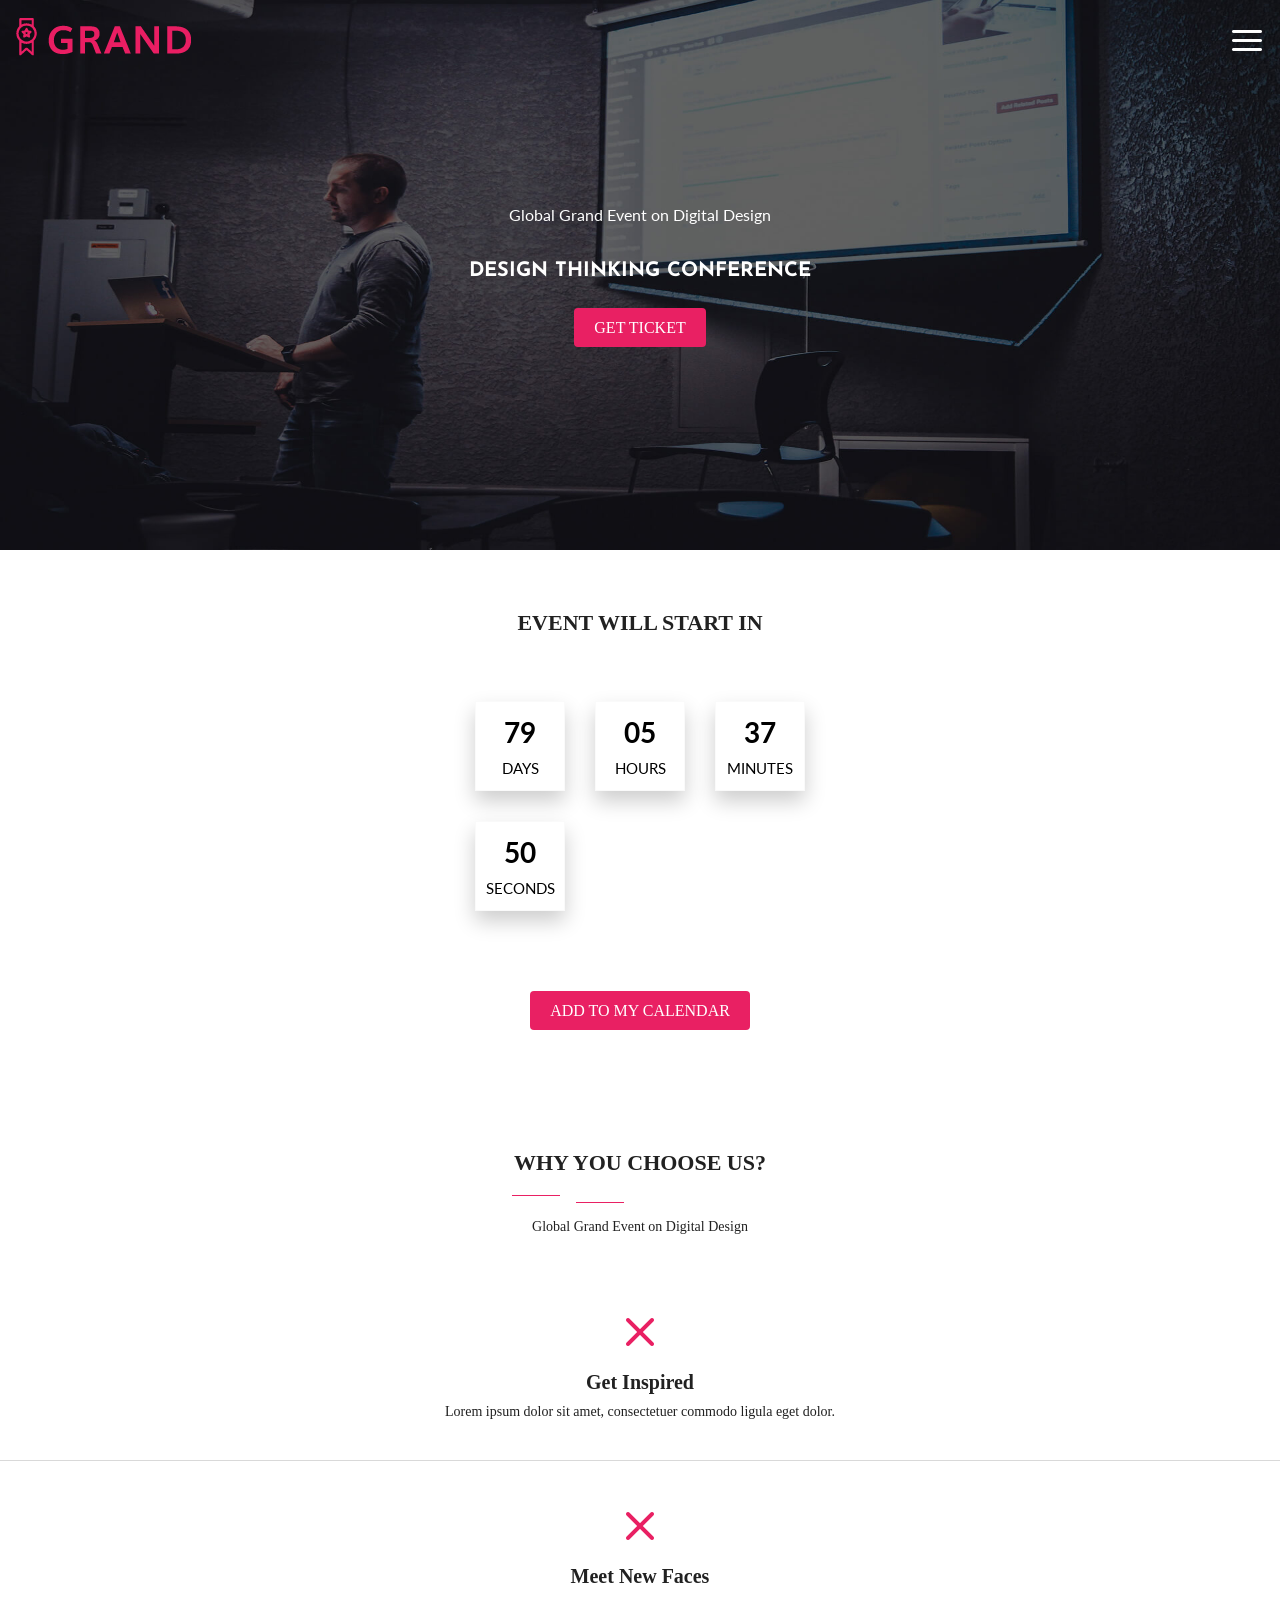
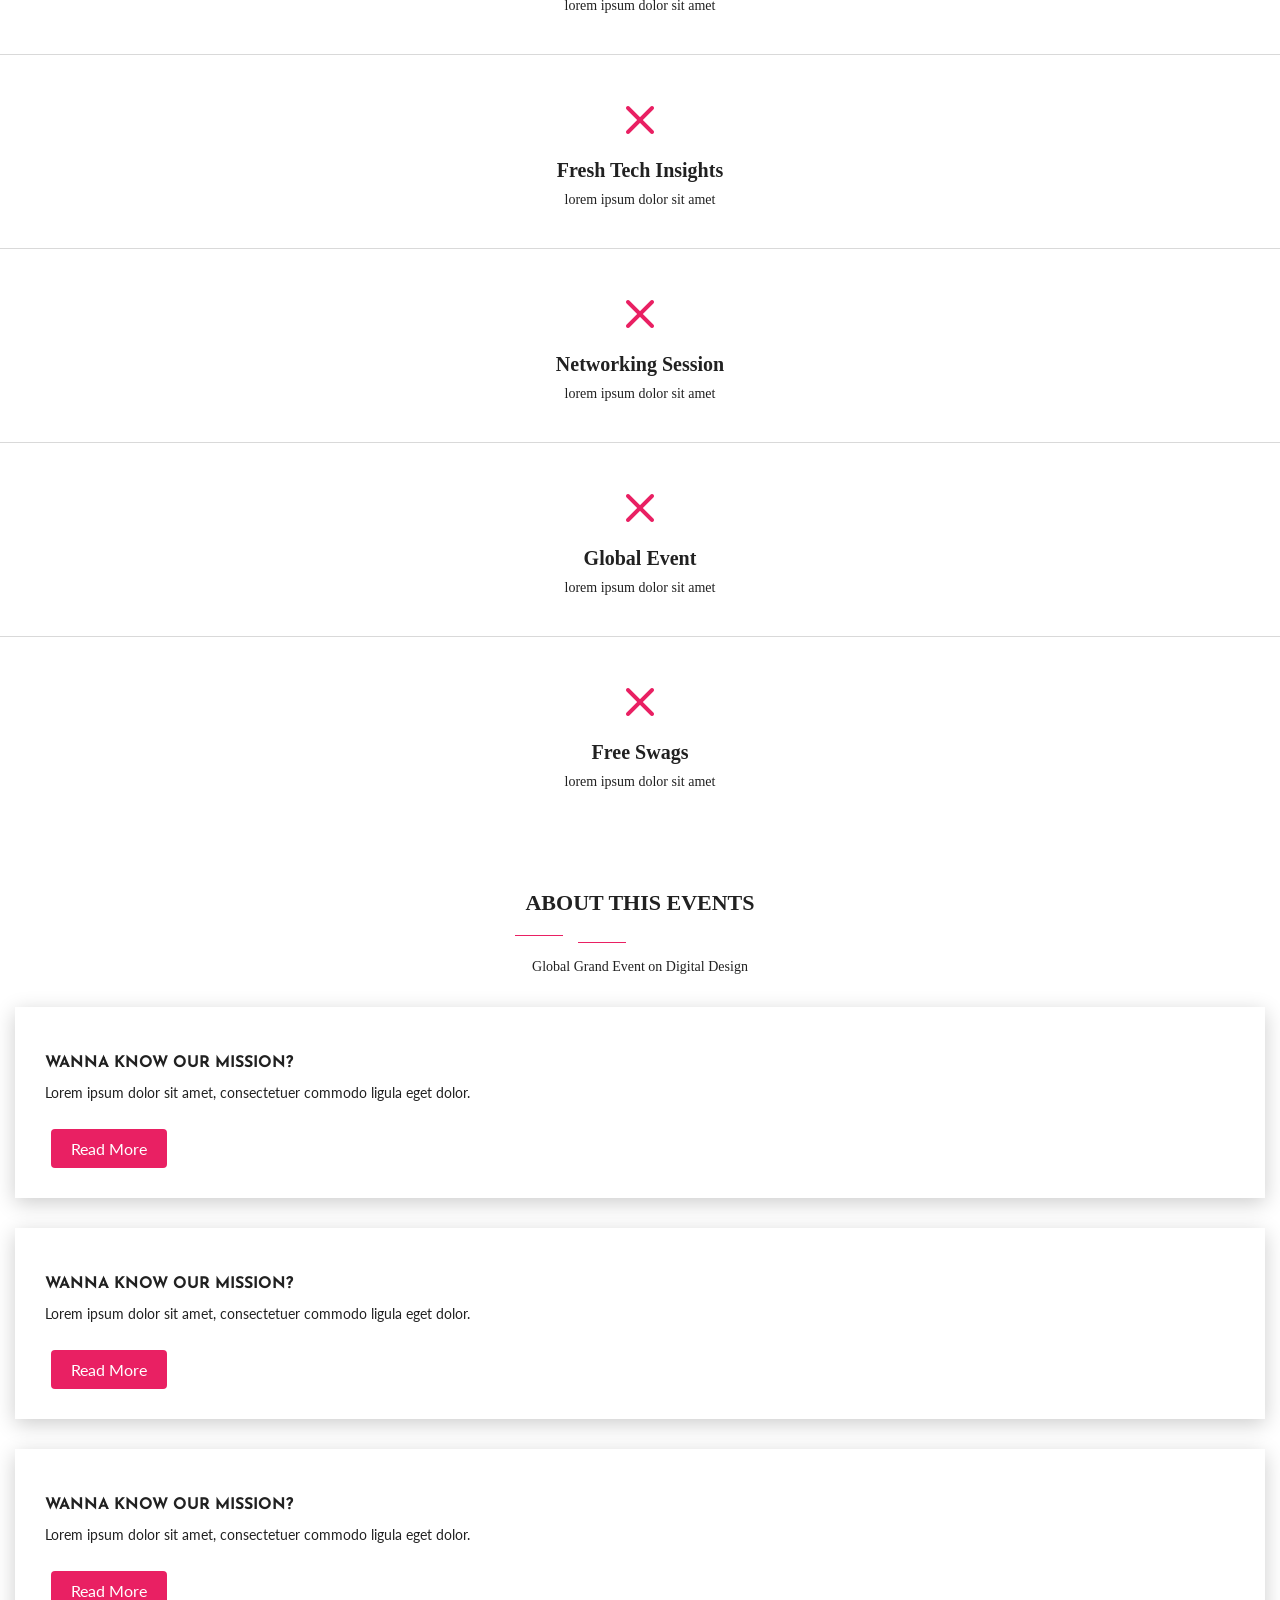
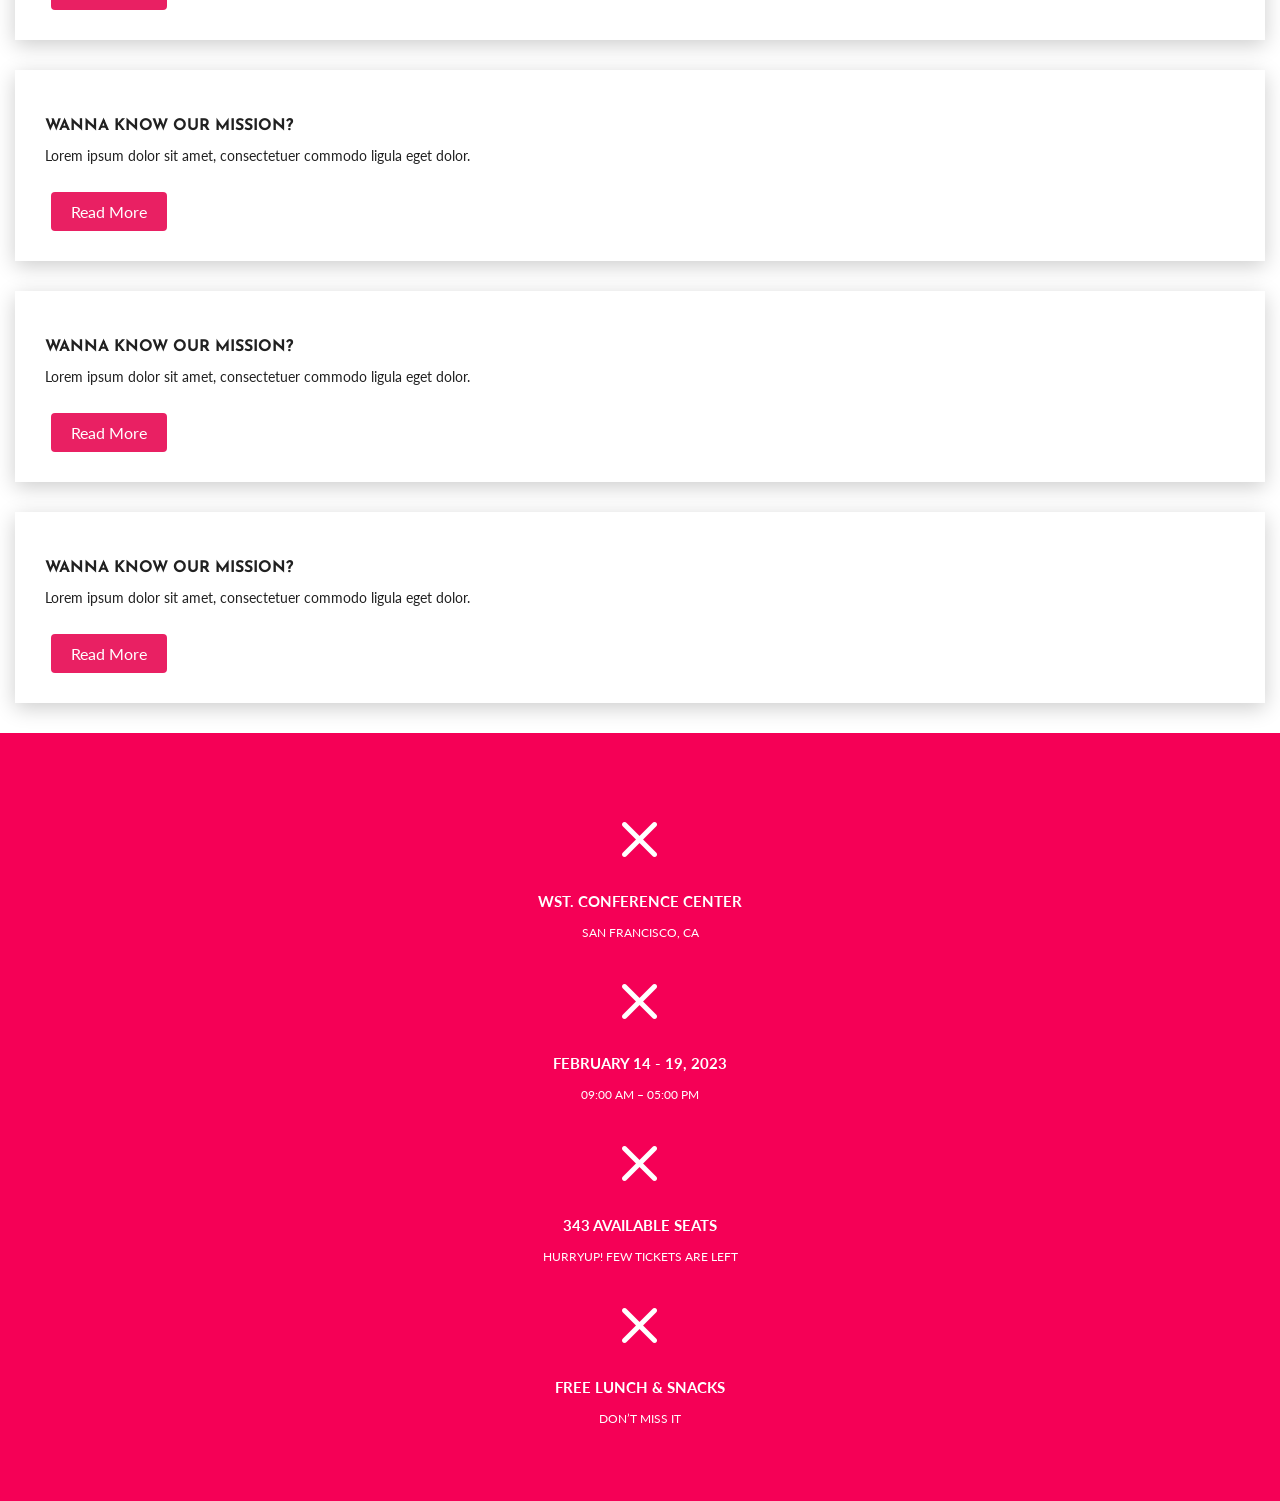
==== index.html @ 49240342 "add everything" ====
<!DOCTYPE html>
<html lang="en">
  <head>
    <meta charset="UTF-8" />
    <meta http-equiv="X-UA-Compatible" content="IE=edge" />
    <meta name="viewport" content="width=device-width, initial-scale=1.0" />

    <!-- fonts -->

    <link rel="preconnect" href="https://fonts.googleapis.com" />
    <link rel="preconnect" href="https://fonts.gstatic.com" crossorigin />
    <link
      href="https://fonts.googleapis.com/css2?family=Josefin+Sans:wght@400;500;700&family=Lato:wght@400;700&display=swap"
      rel="stylesheet"
    />

    <!-- fonts  -->

    <link rel="shortcut icon" href="assets/logo.png" type="image/png" />
    <link rel="stylesheet" href="style.css" />
    <link rel="stylesheet" href="assets/fonts/style.css" />

    <title>Grand</title>
  </head>
  <body>
    <header id="header" class="">
      <nav class="container">
        <a class="logo" href="#"><img src="assets/logo.png" alt="LOgo" /></a>
        <div class="menu">
          <ul class="grid">
            <li><a class="title" href="#home">Início</a></li>
            <li><a class="title" href="#about">Sobre</a></li>
            <li><a class="title" href="#services">Serviços</a></li>
            <li><a class="title" href="#testimonials">Depoimentos</a></li>
            <li><a class="title" href="#contact">Contato</a></li>
          </ul>
        </div>
        <div class="toggle icon-menu"></div>
        <div class="toggle icon-close"></div>
      </nav>
    </header>

    <main>
      <section class="container section" id="carousel-principal">
        <div class="carousel-caption">
          <p>Global Grand Event on Digital Design</p>
          <h2>Design Thinking Conference</h2>
          <a href="#" class="button">GET TICKET</a>
        </div>
        <img src="assets/slide1.jpg" alt="" />
      </section>

      <section class="container section" id="countdown">
        <h2 class="title">Event Will Start In</h2>
        <div class="container-countdown">
          <div>
            <p>79<span>DAYS</span></p>
          </div>
          <div>
            <p>05<span>HOURS</span></p>
          </div>
          <div>
            <p>37<span>MINUTES</span></p>
          </div>
          <div>
            <p>50<span>SECONDS</span></p>
          </div>
        </div>
        <a href="#" class="button">ADD TO MY CALENDAR</a>
      </section>
      <section id="services" class="container section">
        <div class="content">
          <h2 class="title">Why You Choose Us?</h2>
          <p class="subtitle text-center">
            Global Grand Event on Digital Design
          </p>
        </div>
        <div class="services-container text-center">
          <div class="card-service">
            <i class="icon-close"></i>
            <h3>Get Inspired</h3>
            <p>
              Lorem ipsum dolor sit amet, consectetuer commodo ligula eget
              dolor.
            </p>
          </div>
          <div class="card-service">
            <i class="icon-close"></i>
            <h3>Meet New Faces</h3>
            <p>lorem ipsum dolor sit amet</p>
          </div>
          <div class="card-service">
            <i class="icon-close"></i>
            <h3>Fresh Tech Insights</h3>
            <p>lorem ipsum dolor sit amet</p>
          </div>
          <div class="card-service">
            <i class="icon-close"></i>
            <h3>Networking Session</h3>
            <p>lorem ipsum dolor sit amet</p>
          </div>
          <div class="card-service">
            <i class="icon-close"></i>
            <h3>Global Event</h3>
            <p>lorem ipsum dolor sit amet</p>
          </div>
          <div class="card-service">
            <i class="icon-close"></i>
            <h3>Free Swags</h3>
            <p>lorem ipsum dolor sit amet</p>
          </div>
        </div>
      </section>

      <section id="events" class="container section">
        <div class="content">
          <h3 class="title">About this Events</h3>
          <p class="subtitle text-center">
            Global Grand Event on Digital Design
          </p>
        </div>
        <div class="events-container">
          <div class="card-event">
            <img
              src="https://preview.uideck.com/items/grand/assets/img/about/img1.jpg"
              alt=""
            />
            <div class="about">
              <h3>Wanna Know Our Mission?</h3>
              <p>
                Lorem ipsum dolor sit amet, consectetuer commodo ligula eget
                dolor.
              </p>
              <a href="#" class="button">Read More</a>
            </div>
          </div>
          <div class="card-event">
            <img
              src="https://preview.uideck.com/items/grand/assets/img/about/img2.jpg"
              alt=""
            />
            <div class="about">
              <h3>Wanna Know Our Mission?</h3>
              <p>
                Lorem ipsum dolor sit amet, consectetuer commodo ligula eget
                dolor.
              </p>
              <a href="#" class="button">Read More</a>
            </div>
          </div>
          <div class="card-event">
            <img
              src="https://preview.uideck.com/items/grand/assets/img/about/img1.jpg"
              alt=""
            />
            <div class="about">
              <h3>Wanna Know Our Mission?</h3>
              <p>
                Lorem ipsum dolor sit amet, consectetuer commodo ligula eget
                dolor.
              </p>
              <a href="#" class="button">Read More</a>
            </div>
          </div>
          <div class="card-event">
            <img
              src="https://preview.uideck.com/items/grand/assets/img/about/img1.jpg"
              alt=""
            />
            <div class="about">
              <h3>Wanna Know Our Mission?</h3>
              <p>
                Lorem ipsum dolor sit amet, consectetuer commodo ligula eget
                dolor.
              </p>
              <a href="#" class="button">Read More</a>
            </div>
          </div>
          <div class="card-event">
            <img
              src="https://preview.uideck.com/items/grand/assets/img/about/img1.jpg"
              alt=""
            />
            <div class="about">
              <h3>Wanna Know Our Mission?</h3>
              <p>
                Lorem ipsum dolor sit amet, consectetuer commodo ligula eget
                dolor.
              </p>
              <a href="#" class="button">Read More</a>
            </div>
          </div>
          <div class="card-event">
            <img
              src="https://preview.uideck.com/items/grand/assets/img/about/img1.jpg"
              alt=""
            />
            <div class="about">
              <h3>Wanna Know Our Mission?</h3>
              <p>
                Lorem ipsum dolor sit amet, consectetuer commodo ligula eget
                dolor.
              </p>
              <a href="#" class="button">Read More</a>
            </div>
          </div>
        </div>
      </section>
      <section id="status" class="container section">
        <div class="status-container text-center">
          <i class="icon-close"></i>
          <h3>Wst. Conference Center</h3>
          <p>San Francisco, CA</p>
        </div>
        <div class="status-container text-center">
          <i class="icon-close"></i>
          <h3>February 14 - 19, 2023</h3>
          <p>09:00 AM – 05:00 PM</p>
        </div>
        <div class="status-container text-center">
          <i class="icon-close"></i>
          <h3>343 Available Seats</h3>
          <p>Hurryup! few tickets are left</p>
        </div>
        <div class="status-container text-center">
          <i class="icon-close"></i>
          <h3>Free Lunch & Snacks</h3>
          <p>Don’t miss it</p>
        </div>
      </section>
    </main>

    <script src="./scripts.js"></script>
  </body>
</html>
---- style.css ----
/*======================== Reset Styles ============*/

* {
  margin: 0;
  padding: 0;
  box-sizing: border-box;
}

ul {
  list-style: none;
}

a {
  text-decoration: none;
}

img {
  width: 100%;
  height: auto;
}

/*======================== Variables Styles ============*/

:root {
  /*===== Colors =====*/
  --base-pink: hsl(340, 82%, 52%);
  --dark-pink: hsl(339, 100%, 48%);

  --title-color: hsl(0, 0%, 13%);
  --background-color: hsl(120, 4%, 95%);
  --white-color: hsl(0, 0%, 100%);
  /*===== Fonts =====*/

  --font-josefin: 'Josefin Sans', sans-serif;
  --font-lato: 'Lato', sans-serif;

  /*===== Em Breves =====*/
}

/*======================== Default Styles ============*/

.container {
  padding: 0.9375rem;
}

.section {
  padding: 3.75rem 0;
}

.title {
  font-size: 1.375rem;
  padding-bottom: 1.25rem;
  margin-bottom: 0.9375rem;
  color: var(--title-color);
  text-align: center;
  text-transform: uppercase;
}

.subtitle {
  font-size: 0.875rem;
  color: var(--title-color);
  padding-bottom: 2rem;
  text-align: center;
}

.text-center {
  text-align: center;
}

.grid {
  display: grid;
  gap: 2rem;
}

.button {
  background-color: var(--base-pink);
  color: var(--white-color);
  display: inline-block;
  padding: 0.625rem 1.25rem;
  border-radius: 0.25rem;
  margin: 0.9375rem 0.375rem 0 0.375rem;
  line-height: 1.21rem;
}
.button:hover {
  background-color: var(--dark-pink);
}

#header.container {
  margin: 0.9375rem 0;
}

/*====  NAVIGATION ============================ */

nav {
  position: fixed;
  display: flex;
  align-items: center;
  justify-content: space-between;
  width: 100%;
  z-index: 1;
}

nav ul li {
  text-align: center;
}

nav ul li a {
  transition: color 0.2s;
  position: relative;
}

nav ul li a:hover,
nav ul li a.active {
  color: var(--title-color);
}

nav ul li a::after {
  content: '';
  width: 0%;
  height: 2px;
  background: var(--dark-pink);

  position: absolute;
  left: 0;
  bottom: -1.5rem;

  transition: width 0.2s;
}

nav ul li a:hover::after,
nav ul li a.active::after {
  width: 100%;
}

nav .menu {
  opacity: 0;
  visibility: hidden;
  top: -20rem;
  transition: 0.2s;
}

nav .menu ul {
  display: none;
}

/* Mostrar menu */
nav.show .menu {
  opacity: 1;
  visibility: visible;

  background: var(--white-color);

  height: 100vh;
  width: 100vw;

  position: fixed;
  top: 0;
  left: 0;

  display: grid;
  place-content: center;
}

nav.show .menu ul {
  display: grid;
}

nav.show ul.grid {
  gap: 4rem;
}

/* toggle menu */
.toggle {
  font-size: 2.25rem;
  cursor: pointer;
}

nav .icon-close {
  visibility: hidden;
  opacity: 0;
  color: var(--title-color);
  position: absolute;
  top: -1.5rem;
  right: 1.5rem;

  transition: 0.2s;
}

nav.show div.icon-close {
  visibility: visible;
  opacity: 1;
  top: 1.5rem;
}

.scroll {
  background: var(--title-color);
}
/*======================== Carousel principal Styles ============*/

#carousel-principal {
  text-align: center;
  height: 550px;
  display: grid;
  place-items: center;
  position: relative;
}
#carousel-principal img {
  position: absolute;
  top: 0;
  left: 0;
  width: 100%;
  z-index: -1;
  height: 550px;
}
.carousel-caption p {
  font-size: 1rem;
  color: var(--white-color);
  line-height: 1.5rem;
  font-family: var(--font-lato);
}

.carousel-caption h2 {
  margin-top: 1.875rem;
  margin-bottom: 0.5rem;
  color: var(--white-color);
  font-family: var(--font-josefin);
  font-size: 1.25rem;
  line-height: 1.75rem;
  text-transform: uppercase;
}

/* .carousel-caption {
  padding-top: 3.75rem;
  padding-bottom: 1.25rem;
} */

/*======================== Countdown Styles ============*/
#countdown {
  display: grid;
  place-items: center;
}

#countdown .container-countdown {
  display: grid;
  margin-top: 0.9375rem;
  margin-bottom: 3.125rem;
  grid-template-columns: repeat(3, 1fr);
  place-items: center;
  /* flex-wrap: wrap; */
}

#countdown .container-countdown div {
  width: 5.625rem;
  height: 5.625rem;
  padding: 0.8125rem;
  margin: 0.9375rem;
  box-shadow: 0px 10px 20px rgba(0, 0, 0, 0.2);
  border: 1px solid rgba(0, 0, 0, 0.02);

  display: grid;
  place-content: center;
}

#countdown .container-countdown div p {
  display: grid;
  font-weight: 700;
  font-size: 1.72rem;
  text-align: center;
  font-family: var(--font-lato);
  gap: 0.625rem;
}

#countdown .container-countdown div p span {
  font-weight: normal;
  font-size: 0.9375rem;
  text-align: center;
}

/*======================== Services Styles ============*/

#services {
}
#services .card-service {
  padding: 2.5rem 1.75rem;
}
#services .card-service + div {
  border-top: 1px solid rgba(0, 0, 0, 0.15);
}
#services .card-service i {
  color: var(--base-pink);
  font-size: 3rem;
}

#services .card-service h3 {
  font-size: 1.25rem;
  color: var(--title-color);
  margin-top: 0.9375rem;
  margin-bottom: 0.625rem;
}

#services .card-service p {
  font-size: 0.875rem;
  color: var(--title-color);
}

#services .content .title {
  position: relative;
}

#services .content .title::before {
  content: '';
  width: 3rem;
  height: 1px;
  background: var(--base-pink);

  position: absolute;
  left: 45%;
  bottom: -0.4rem;
}

#services .content .title::after {
  content: '';
  width: 3rem;
  height: 1px;
  background: var(--base-pink);

  position: absolute;
  text-align: center;
  left: 40%;
  bottom: 0;
}

#services .content .subtitle {
  padding-top: 0.5rem;
}

/*======================== Events Styles ============*/

#events {
  padding: 0 0.9375rem;
}

#events .content .title {
  position: relative;
}

#events .content .title::before {
  content: '';
  width: 3rem;
  height: 1px;
  background: var(--base-pink);

  position: absolute;
  left: 45%;
  bottom: -0.4rem;
}

#events .content .title::after {
  content: '';
  width: 3rem;
  height: 1px;
  background: var(--base-pink);

  position: absolute;
  text-align: center;
  left: 40%;
  bottom: 0;
}

#events .content .subtitle {
  padding-top: 0.5rem;
}

#events .card-event {
  padding: 0.625rem;
  margin-bottom: 1.875rem;
  box-shadow: 0px 5px 20px rgba(0, 0, 0, 0.2);
}

#events .card-event .about {
  padding: 1.25rem;
}

#events .card-event .about h3 {
  margin-bottom: 0.8rem;
  font-family: var(--font-josefin);
  color: var(--title-color);
  font-size: 1rem;
  text-transform: uppercase;
}
#events .card-event .about p {
  margin-bottom: 0.8rem;
  font-family: var(--font-lato);
  font-size: 0.875rem;
  color: var(--title-color);
}
#events .card-event .about a {
  font-family: var(--font-lato);
}

/*======================== Status Styles ============*/

#status {
  background-color: var(--dark-pink);
  color: var(--white-color);
  text-transform: uppercase;
}

#status .status-container {
  padding: 0.9375rem 0;
}

#status .status-container i {
  font-size: 3.75rem;
}

#status .status-container h3 {
  font-size: 0.9375rem;
  padding: 1.5rem 0 0.9375rem 0;
  font-family: var(--font-lato);
}

#status .status-container p {
  font-size: 0.75rem;
  font-family: var(--font-lato);
}
---- assets/fonts/style.css ----
@font-face {
  font-family: 'icomoon';
  src: url('fonts/icomoon.eot?qzocih');
  src: url('fonts/icomoon.eot?qzocih#iefix') format('embedded-opentype'),
    url('fonts/icomoon.ttf?qzocih') format('truetype'),
    url('fonts/icomoon.woff?qzocih') format('woff'),
    url('fonts/icomoon.svg?qzocih#icomoon') format('svg');
  font-weight: normal;
  font-style: normal;
  font-display: block;
}

[class^='icon-'],
[class*=' icon-'] {
  /* use !important to prevent issues with browser extensions that change fonts */
  font-family: 'icomoon' !important;
  speak: never;
  font-style: normal;
  font-weight: normal;
  font-variant: normal;
  text-transform: none;
  line-height: 1;
  color: white;

  /* Better Font Rendering =========== */
  -webkit-font-smoothing: antialiased;
  -moz-osx-font-smoothing: grayscale;
}

.icon-close:before {
  content: '\e900';
}
.icon-cosmetic:before {
  content: '\e901';
}
.icon-arrow-up:before {
  content: '\e90c';
}
.icon-facebook:before {
  content: '\e902';
}
.icon-instagram:before {
  content: '\e903';
}
.icon-mail:before {
  content: '\e904';
}
.icon-map-pin:before {
  content: '\e905';
}
.icon-menu:before {
  content: '\e906';
}
.icon-phone:before {
  content: '\e907';
}
.icon-trim:before {
  content: '\e908';
}
.icon-whatsapp:before {
  content: '\e909';
}
.icon-woman-hair:before {
  content: '\e90a';
}
.icon-youtube:before {
  content: '\e90b';
}
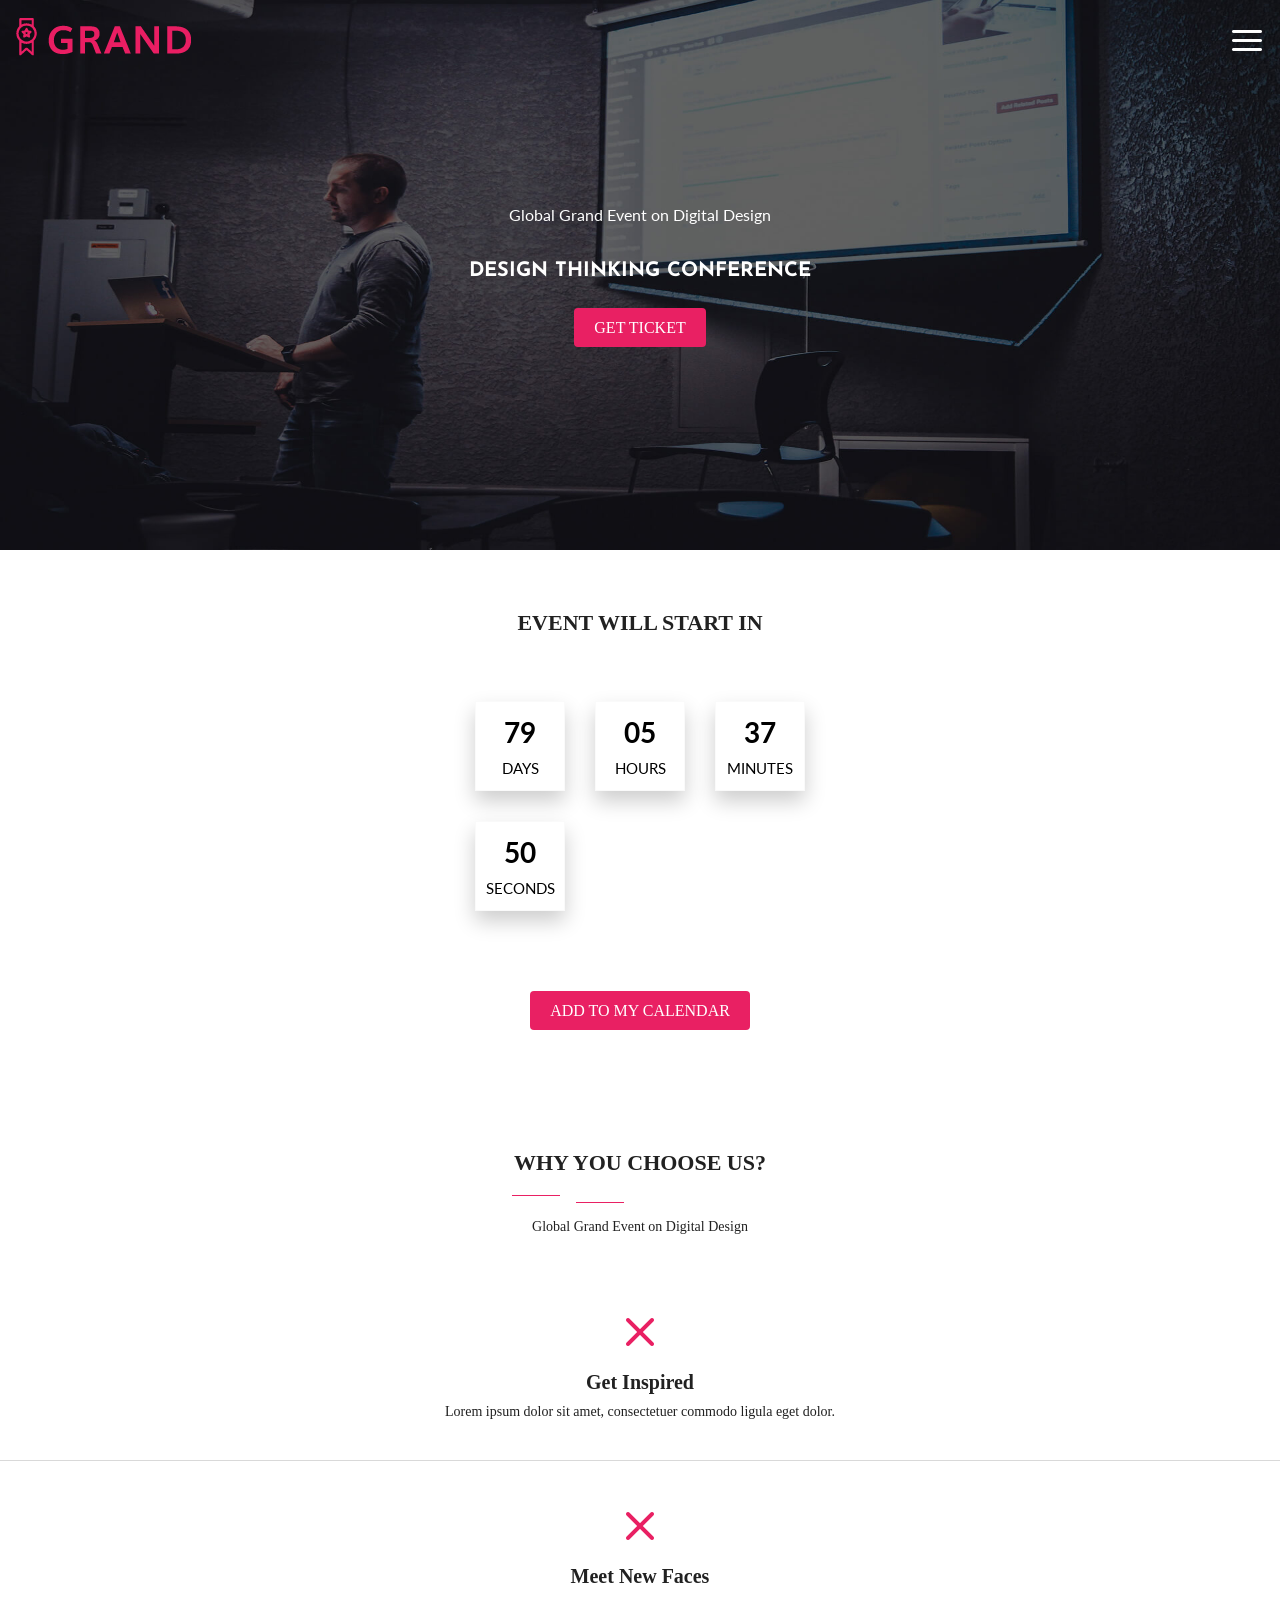
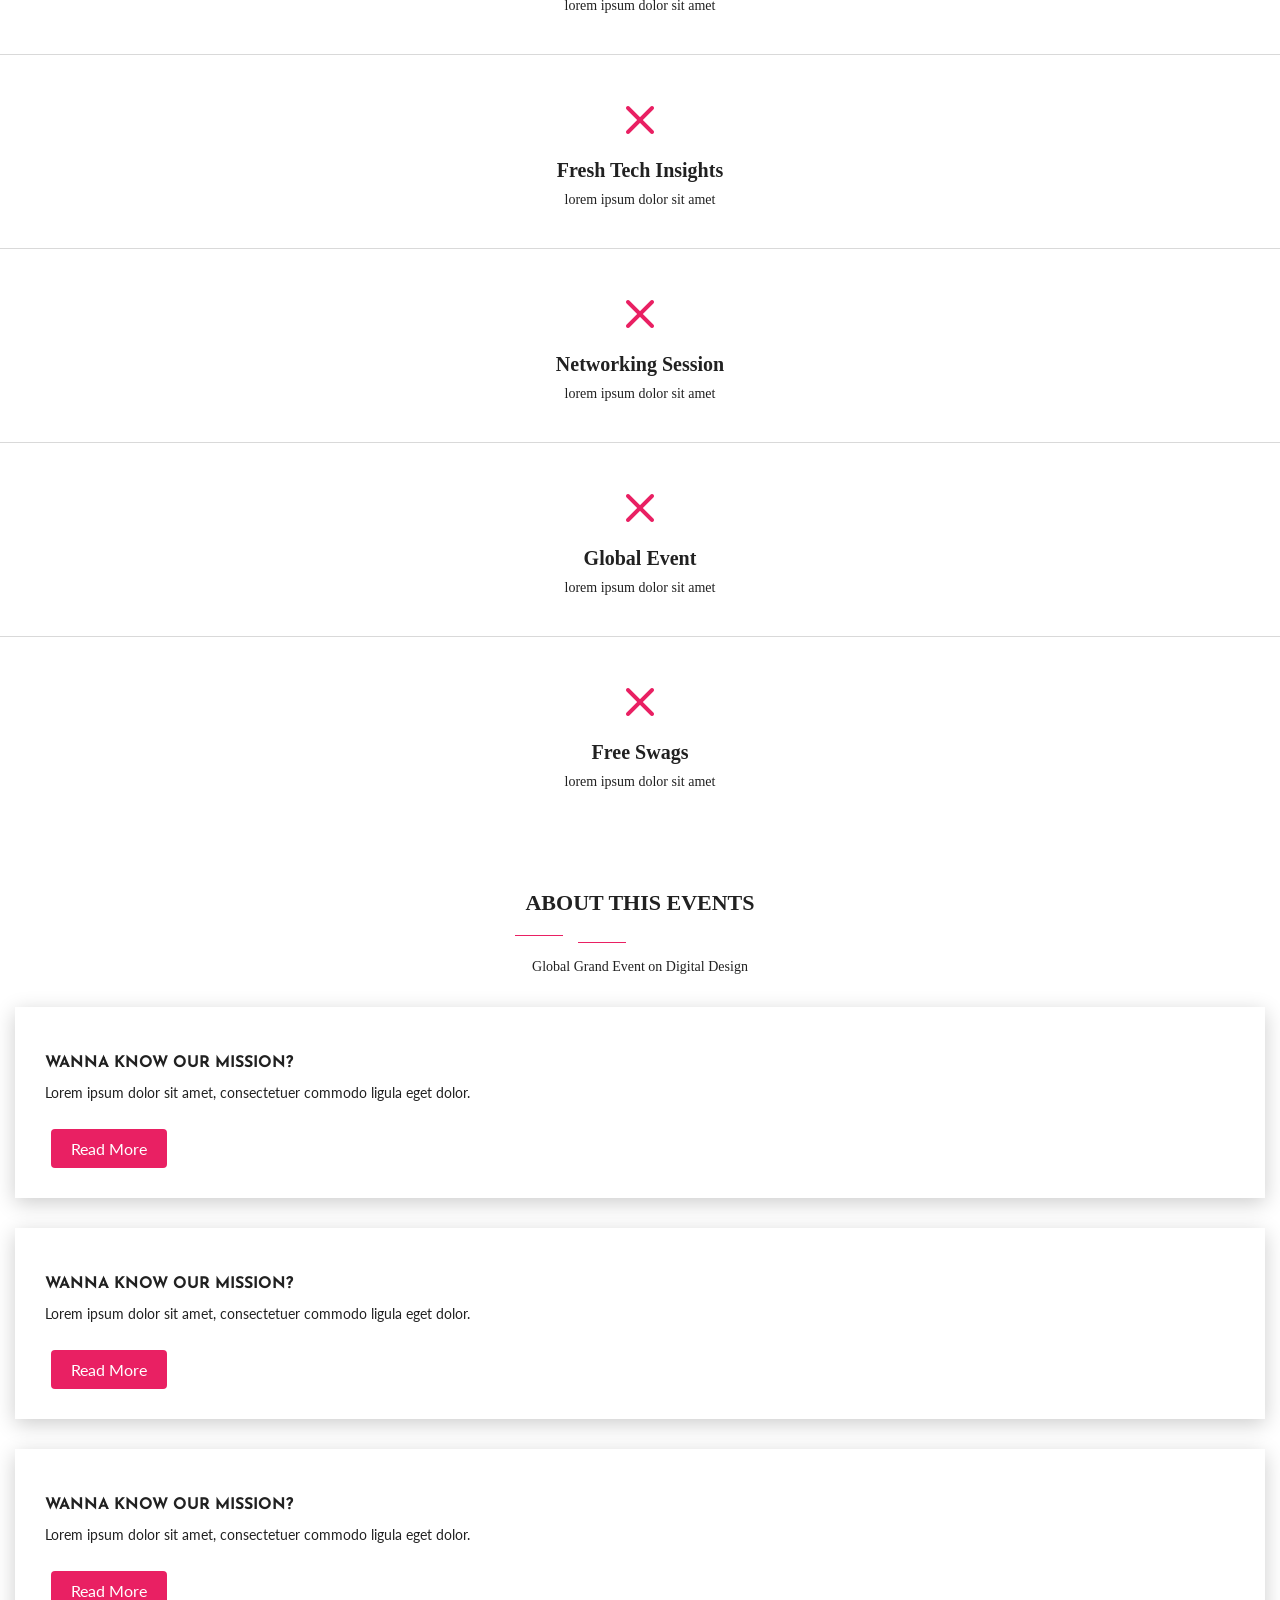
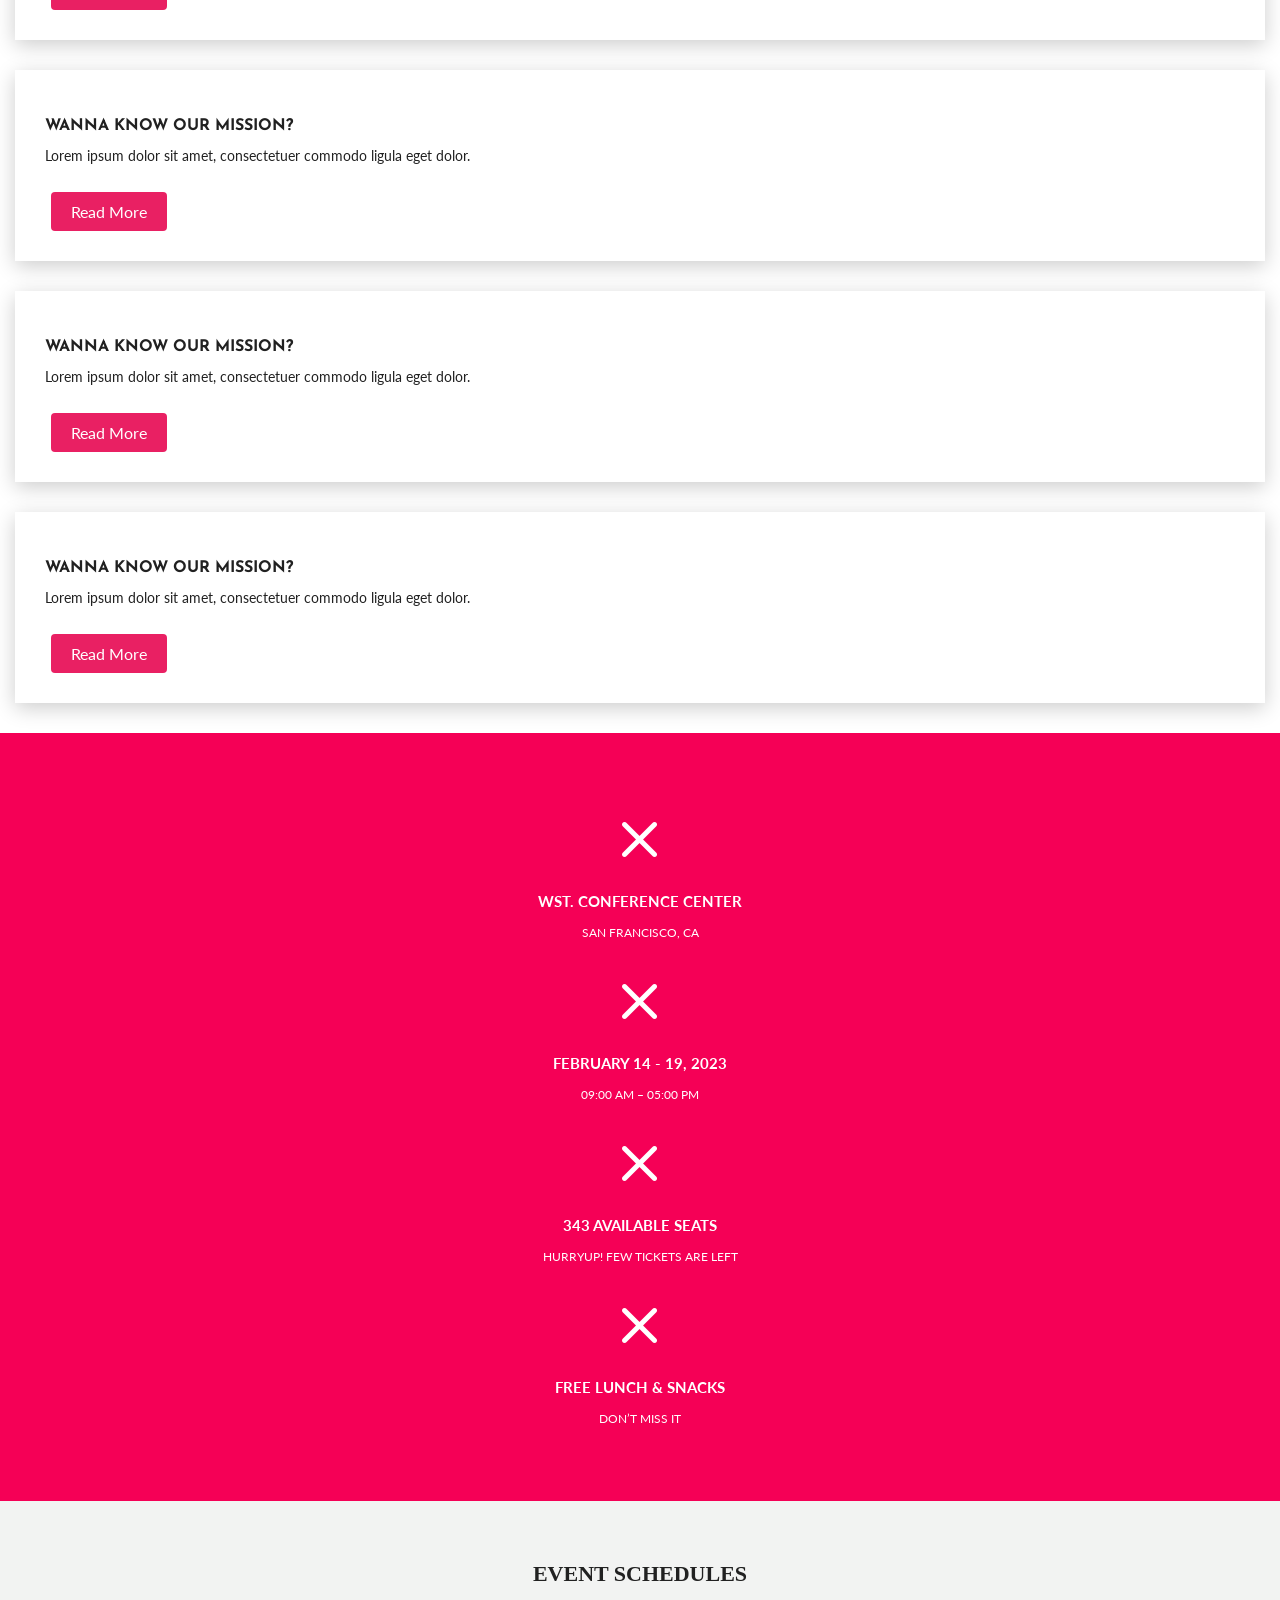
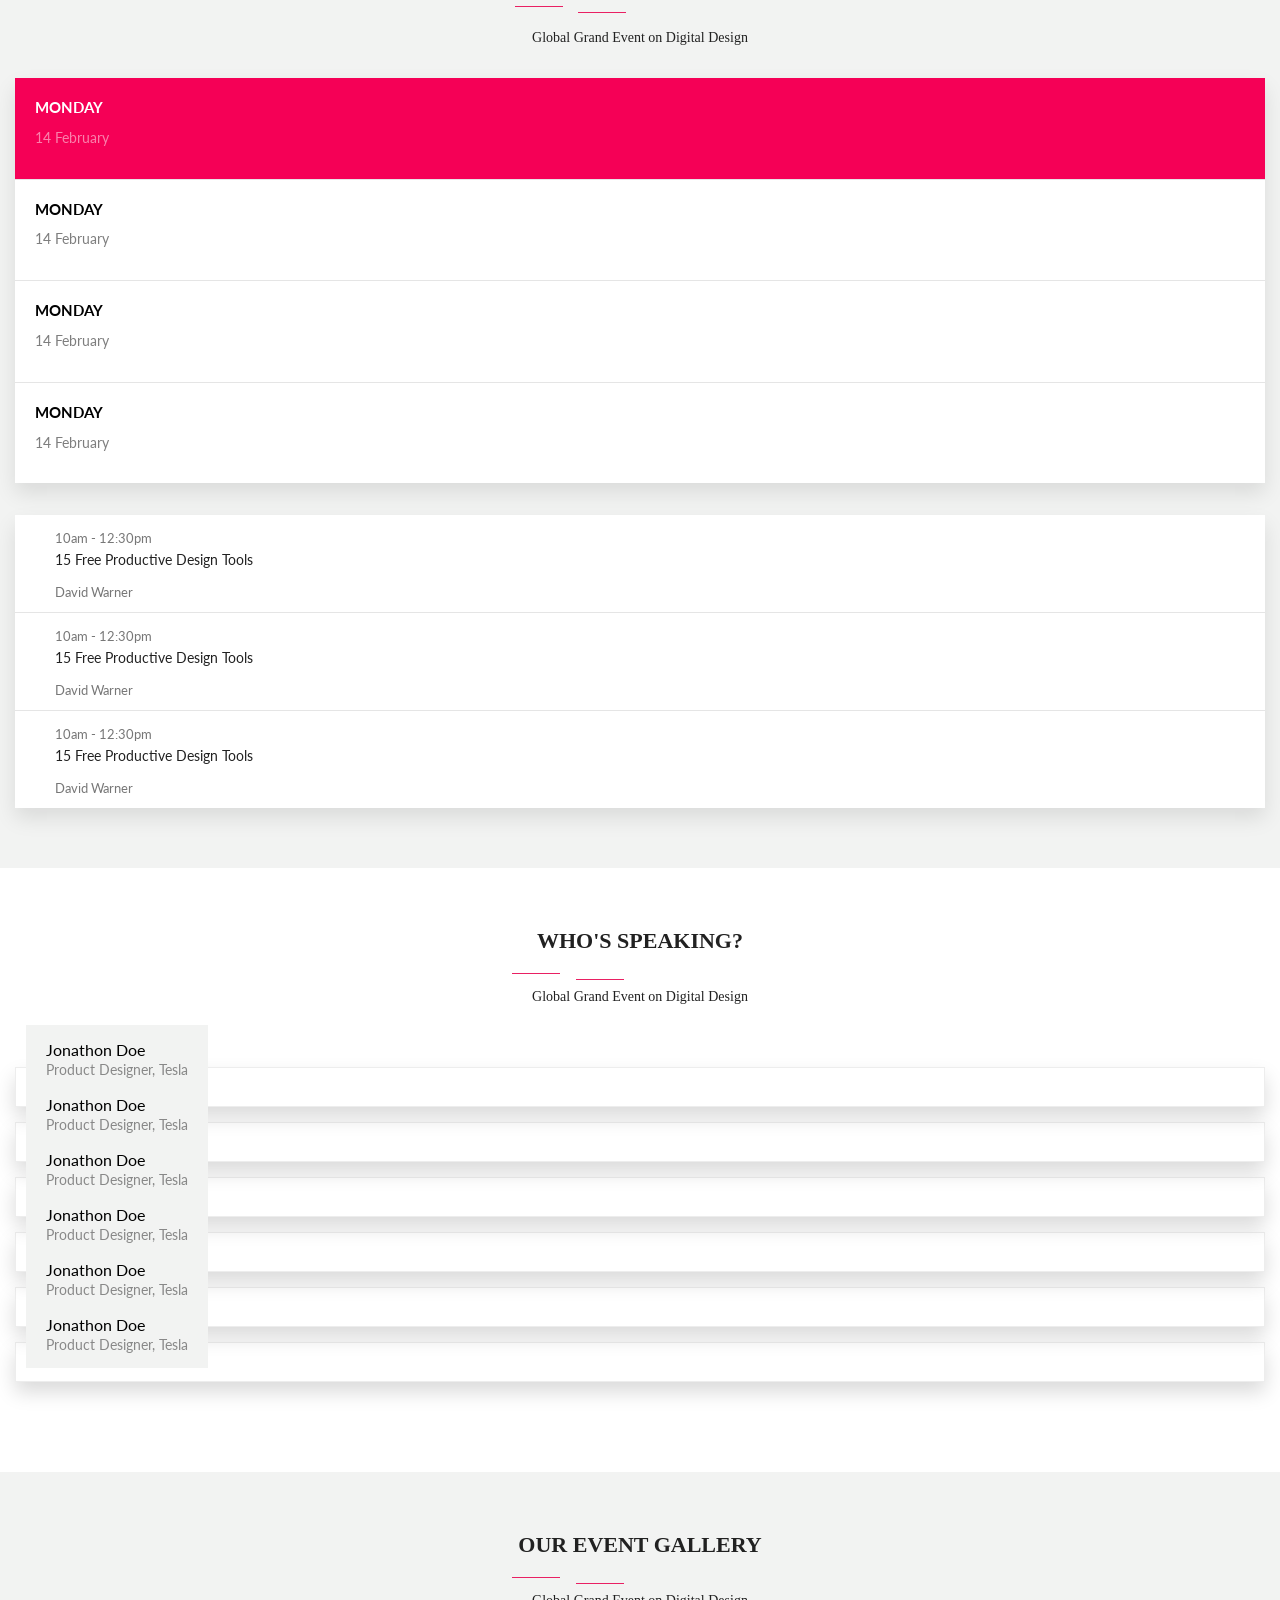
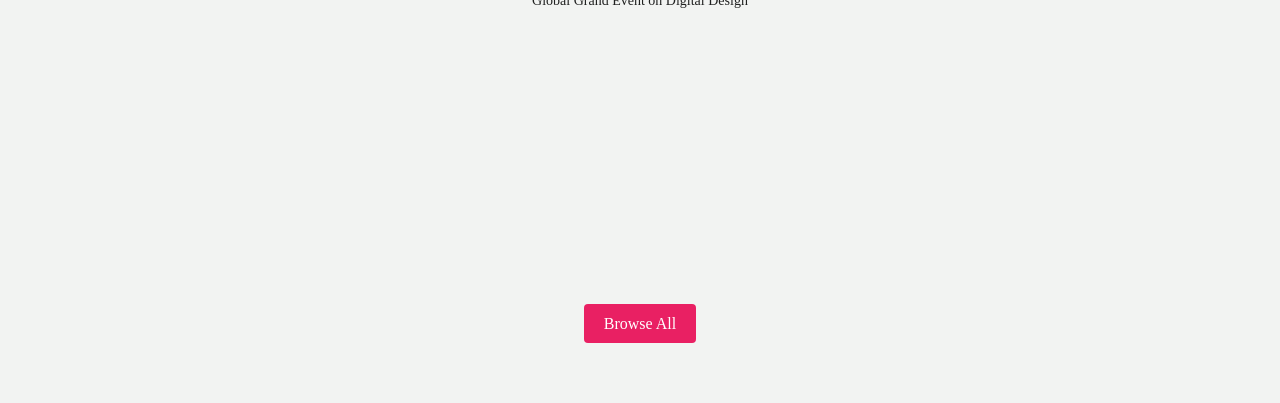
==== commit 96c7fbc1: "add sections events, gallery, schedules" ====
--- a/index.html
+++ b/index.html
@@ -28,11 +28,12 @@
         <a class="logo" href="#"><img src="assets/logo.png" alt="LOgo" /></a>
         <div class="menu">
           <ul class="grid">
-            <li><a class="title" href="#home">Início</a></li>
-            <li><a class="title" href="#about">Sobre</a></li>
+            <li><a class="title" href="#header">Início</a></li>
             <li><a class="title" href="#services">Serviços</a></li>
-            <li><a class="title" href="#testimonials">Depoimentos</a></li>
-            <li><a class="title" href="#contact">Contato</a></li>
+            <li><a class="title" href="#events">Events</a></li>
+            <li><a class="title" href="#schedules">Schedules</a></li>
+            <li><a class="title" href="#who-speaking">Who Speaking</a></li>
+            <li><a href="#events-gallery" class="title">Our Gallery</a></li>
           </ul>
         </div>
         <div class="toggle icon-menu"></div>
@@ -228,6 +229,207 @@
           <p>Don’t miss it</p>
         </div>
       </section>
+
+      <section id="schedules" class="container section">
+        <div class="content">
+          <h3 class="title">Event schedules</h3>
+          <p class="subtitle text-center">
+            Global Grand Event on Digital Design
+          </p>
+        </div>
+
+        <div class="events-schedules-container grid">
+          <div class="day-schedules-container">
+            <div class="day-schedule active">
+              <h3>Monday</h3>
+              <p>14 February</p>
+            </div>
+
+            <div class="day-schedule">
+              <h3>Monday</h3>
+              <p>14 February</p>
+            </div>
+
+            <div class="day-schedule">
+              <h3>Monday</h3>
+              <p>14 February</p>
+            </div>
+
+            <div class="day-schedule">
+              <h3>Monday</h3>
+              <p>14 February</p>
+            </div>
+          </div>
+
+          <div class="assign-schedule-container">
+            <div class="assign-schedule">
+              <div class="image">
+                <img
+                  src="https://randomuser.me/api/portraits/men/32.jpg"
+                  alt=""
+                />
+              </div>
+              <div class="content">
+                <span>10am - 12:30pm</span>
+                <p>15 Free Productive Design Tools</p>
+                <span>David Warner</span>
+              </div>
+            </div>
+            <div class="assign-schedule">
+              <div class="image">
+                <img
+                  src="https://randomuser.me/api/portraits/men/32.jpg"
+                  alt=""
+                />
+              </div>
+              <div class="content">
+                <span>10am - 12:30pm</span>
+                <p>15 Free Productive Design Tools</p>
+                <span>David Warner</span>
+              </div>
+            </div>
+            <div class="assign-schedule">
+              <div class="image">
+                <img
+                  src="https://randomuser.me/api/portraits/men/32.jpg"
+                  alt=""
+                />
+              </div>
+              <div class="content">
+                <span>10am - 12:30pm</span>
+                <p>15 Free Productive Design Tools</p>
+                <span>David Warner</span>
+              </div>
+            </div>
+          </div>
+        </div>
+      </section>
+
+      <section id="who-speaking" class="container section">
+        <div class="content">
+          <h3 class="title">Who's Speaking?</h3>
+          <p class="subtitle text-center">
+            Global Grand Event on Digital Design
+          </p>
+        </div>
+
+        <div class="who-speaking-container">
+          <div class="who-speaking">
+            <div class="image">
+              <img
+                src="https://preview.uideck.com/items/grand/assets/img/team/team-01.jpg"
+                alt=""
+              />
+            </div>
+            <div class="content">
+              <p>Jonathon Doe</p>
+              <span>Product Designer, Tesla</span>
+            </div>
+          </div>
+          <div class="who-speaking">
+            <div class="image">
+              <img
+                src="https://preview.uideck.com/items/grand/assets/img/team/team-01.jpg"
+                alt=""
+              />
+            </div>
+            <div class="content">
+              <p>Jonathon Doe</p>
+              <span>Product Designer, Tesla</span>
+            </div>
+          </div>
+          <div class="who-speaking">
+            <div class="image">
+              <img
+                src="https://preview.uideck.com/items/grand/assets/img/team/team-01.jpg"
+                alt=""
+              />
+            </div>
+            <div class="content">
+              <p>Jonathon Doe</p>
+              <span>Product Designer, Tesla</span>
+            </div>
+          </div>
+          <div class="who-speaking">
+            <div class="image">
+              <img
+                src="https://preview.uideck.com/items/grand/assets/img/team/team-01.jpg"
+                alt=""
+              />
+            </div>
+            <div class="content">
+              <p>Jonathon Doe</p>
+              <span>Product Designer, Tesla</span>
+            </div>
+          </div>
+          <div class="who-speaking">
+            <div class="image">
+              <img
+                src="https://preview.uideck.com/items/grand/assets/img/team/team-01.jpg"
+                alt=""
+              />
+            </div>
+            <div class="content">
+              <p>Jonathon Doe</p>
+              <span>Product Designer, Tesla</span>
+            </div>
+          </div>
+          <div class="who-speaking">
+            <div class="image">
+              <img
+                src="https://preview.uideck.com/items/grand/assets/img/team/team-01.jpg"
+                alt=""
+              />
+            </div>
+            <div class="content">
+              <p>Jonathon Doe</p>
+              <span>Product Designer, Tesla</span>
+            </div>
+          </div>
+        </div>
+      </section>
+
+      <section id="events-gallery" class="container section text-center">
+        <div class="content">
+          <h3 class="title">OUR EVENT GALLERY</h3>
+          <p class="subtitle text-center">
+            Global Grand Event on Digital Design
+          </p>
+        </div>
+        <div class="events-gallery-container container grid">
+          <div class="event-gallery">
+            <img
+              src="https://preview.uideck.com/items/grand/assets/img/gallery/img-1.jpg"
+              alt=""
+            />
+          </div>
+          <div class="event-gallery">
+            <img
+              src="https://preview.uideck.com/items/grand/assets/img/gallery/img-1.jpg"
+              alt=""
+            />
+          </div>
+          <div class="event-gallery">
+            <img
+              src="https://preview.uideck.com/items/grand/assets/img/gallery/img-1.jpg"
+              alt=""
+            />
+          </div>
+          <div class="event-gallery">
+            <img
+              src="https://preview.uideck.com/items/grand/assets/img/gallery/img-1.jpg"
+              alt=""
+            />
+          </div>
+          <div class="event-gallery">
+            <img
+              src="https://preview.uideck.com/items/grand/assets/img/gallery/img-1.jpg"
+              alt=""
+            />
+          </div>
+        </div>
+        <a href="#" class="button">Browse All</a>
+      </section>
     </main>
 
     <script src="./scripts.js"></script>
--- a/style.css
+++ b/style.css
@@ -17,6 +17,10 @@
 img {
   width: 100%;
   height: auto;
+}
+
+html {
+  scroll-behavior: scroll;
 }
 
 /*======================== Variables Styles ============*/
@@ -424,3 +428,234 @@
   font-size: 0.75rem;
   font-family: var(--font-lato);
 }
+
+/*======================== Schedules Styles ============*/
+
+#schedules {
+  padding-left: 0.9375rem;
+  padding-right: 0.9375rem;
+  background: var(--background-color);
+}
+
+#schedules .content .title {
+  position: relative;
+}
+
+#schedules .content .title::before {
+  content: '';
+  width: 3rem;
+  height: 1px;
+  background: var(--base-pink);
+
+  position: absolute;
+  left: 45%;
+  bottom: -0.4rem;
+}
+
+#schedules .content .title::after {
+  content: '';
+  width: 3rem;
+  height: 1px;
+  background: var(--base-pink);
+
+  position: absolute;
+  text-align: center;
+  left: 40%;
+  bottom: 0;
+}
+
+#schedules .content .subtitle {
+  padding-top: 0.5rem;
+}
+
+#schedules .day-schedules-container {
+  background-color: var(--white-color);
+  box-shadow: 0 10px 20px rgba(0, 0, 0, 0.1);
+}
+
+#schedules .day-schedule {
+  padding: 1.25rem;
+  font-family: var(--font-lato);
+  width: 100%;
+}
+
+#schedules .day-schedule + div {
+  border-top: 1px solid rgba(0, 0, 0, 0.1);
+}
+
+#schedules .day-schedule.active,
+#schedules .day-schedule:hover {
+  background: var(--dark-pink);
+  color: var(--white-color);
+  transition: all 0.3s;
+}
+
+#schedules .day-schedule h3 {
+  margin-bottom: 0.8rem;
+  font-size: 0.9375rem;
+  text-transform: uppercase;
+}
+
+#schedules .day-schedule p {
+  margin-bottom: 0.8rem;
+  font-size: 0.875rem;
+  opacity: 0.5;
+}
+
+#schedules .assign-schedule-container {
+  background-color: var(--white-color);
+  box-shadow: 0 10px 20px rgba(0, 0, 0, 0.1);
+}
+
+#schedules .assign-schedule {
+  display: flex;
+  align-items: center;
+  padding: 0.75rem 1.25rem;
+  font-family: var(--font-lato);
+}
+#schedules .assign-schedule + div {
+  border-top: 1px solid rgba(0, 0, 0, 0.1);
+}
+
+#schedules .assign-schedule .image img {
+  clip-path: circle();
+  width: 72px;
+  margin-right: 1.25rem;
+}
+
+#schedules .assign-schedule .content span {
+  color: #777777;
+  font-size: 0.8125rem;
+}
+
+#schedules .assign-schedule .content p {
+  font-size: 0.875rem;
+  color: var(--title-color);
+  margin-bottom: 0.8rem;
+  margin-top: 0.3125rem;
+}
+
+/*======================== Who Speaking Styles ============*/
+#who-speaking {
+}
+
+#who-speaking .content .title {
+  position: relative;
+}
+
+#who-speaking .content .title::before {
+  content: '';
+  width: 3rem;
+  height: 1px;
+  background: var(--base-pink);
+
+  position: absolute;
+  left: 45%;
+  bottom: -0.4rem;
+}
+
+#who-speaking .content .title::after {
+  content: '';
+  width: 3rem;
+  height: 1px;
+  background: var(--base-pink);
+
+  position: absolute;
+  text-align: center;
+  left: 40%;
+  bottom: 0;
+}
+#who-speaking .who-speaking-container {
+  padding: 0.9375rem;
+}
+
+#who-speaking .who-speaking {
+  padding: 0.625rem;
+  margin: 0.9375rem 0;
+  box-shadow: 0 10px 20px rgba(0, 0, 0, 0.15);
+  border: 1px solid rgba(0, 0, 0, 0.07);
+  position: relative;
+}
+
+#who-speaking .who-speaking .image {
+  position: relative;
+}
+
+#who-speaking .who-speaking .image:hover::after {
+  content: '';
+  width: 100%;
+  height: 99%;
+  background: #2f2f2f;
+  opacity: 0.7;
+
+  position: absolute;
+  top: 0;
+  left: 0;
+}
+
+#who-speaking .who-speaking .content {
+  padding: 0.9375rem 1.25rem;
+  font-family: var(--font-lato);
+  background: var(--background-color);
+  position: absolute;
+  left: 0.625rem;
+  bottom: 0.8125rem;
+}
+
+#who-speaking .who-speaking .content h3 {
+  font-size: 1rem;
+  margin-bottom: 0.3125rem;
+  color: var(--title-color);
+}
+
+#who-speaking .who-speaking .content span {
+  font-size: 0.875rem;
+  color: #888888;
+}
+
+/*========================Our Gallery Styles ============*/
+#events-gallery {
+  background: var(--background-color);
+}
+#events-gallery .content .title {
+  position: relative;
+}
+
+#events-gallery .content .title::before {
+  content: '';
+  width: 3rem;
+  height: 1px;
+  background: var(--base-pink);
+
+  position: absolute;
+  left: 45%;
+  bottom: -0.4rem;
+}
+
+#events-gallery .content .title::after {
+  content: '';
+  width: 3rem;
+  height: 1px;
+  background: var(--base-pink);
+
+  position: absolute;
+  text-align: center;
+  left: 40%;
+  bottom: 0;
+}
+
+#events-gallery .event-gallery {
+  position: relative;
+}
+
+#events-gallery .event-gallery:hover::after {
+  content: '';
+  width: 100%;
+  height: 99%;
+  background: var(--base-pink);
+  opacity: 0.7;
+
+  position: absolute;
+  top: 0;
+  left: 0;
+}
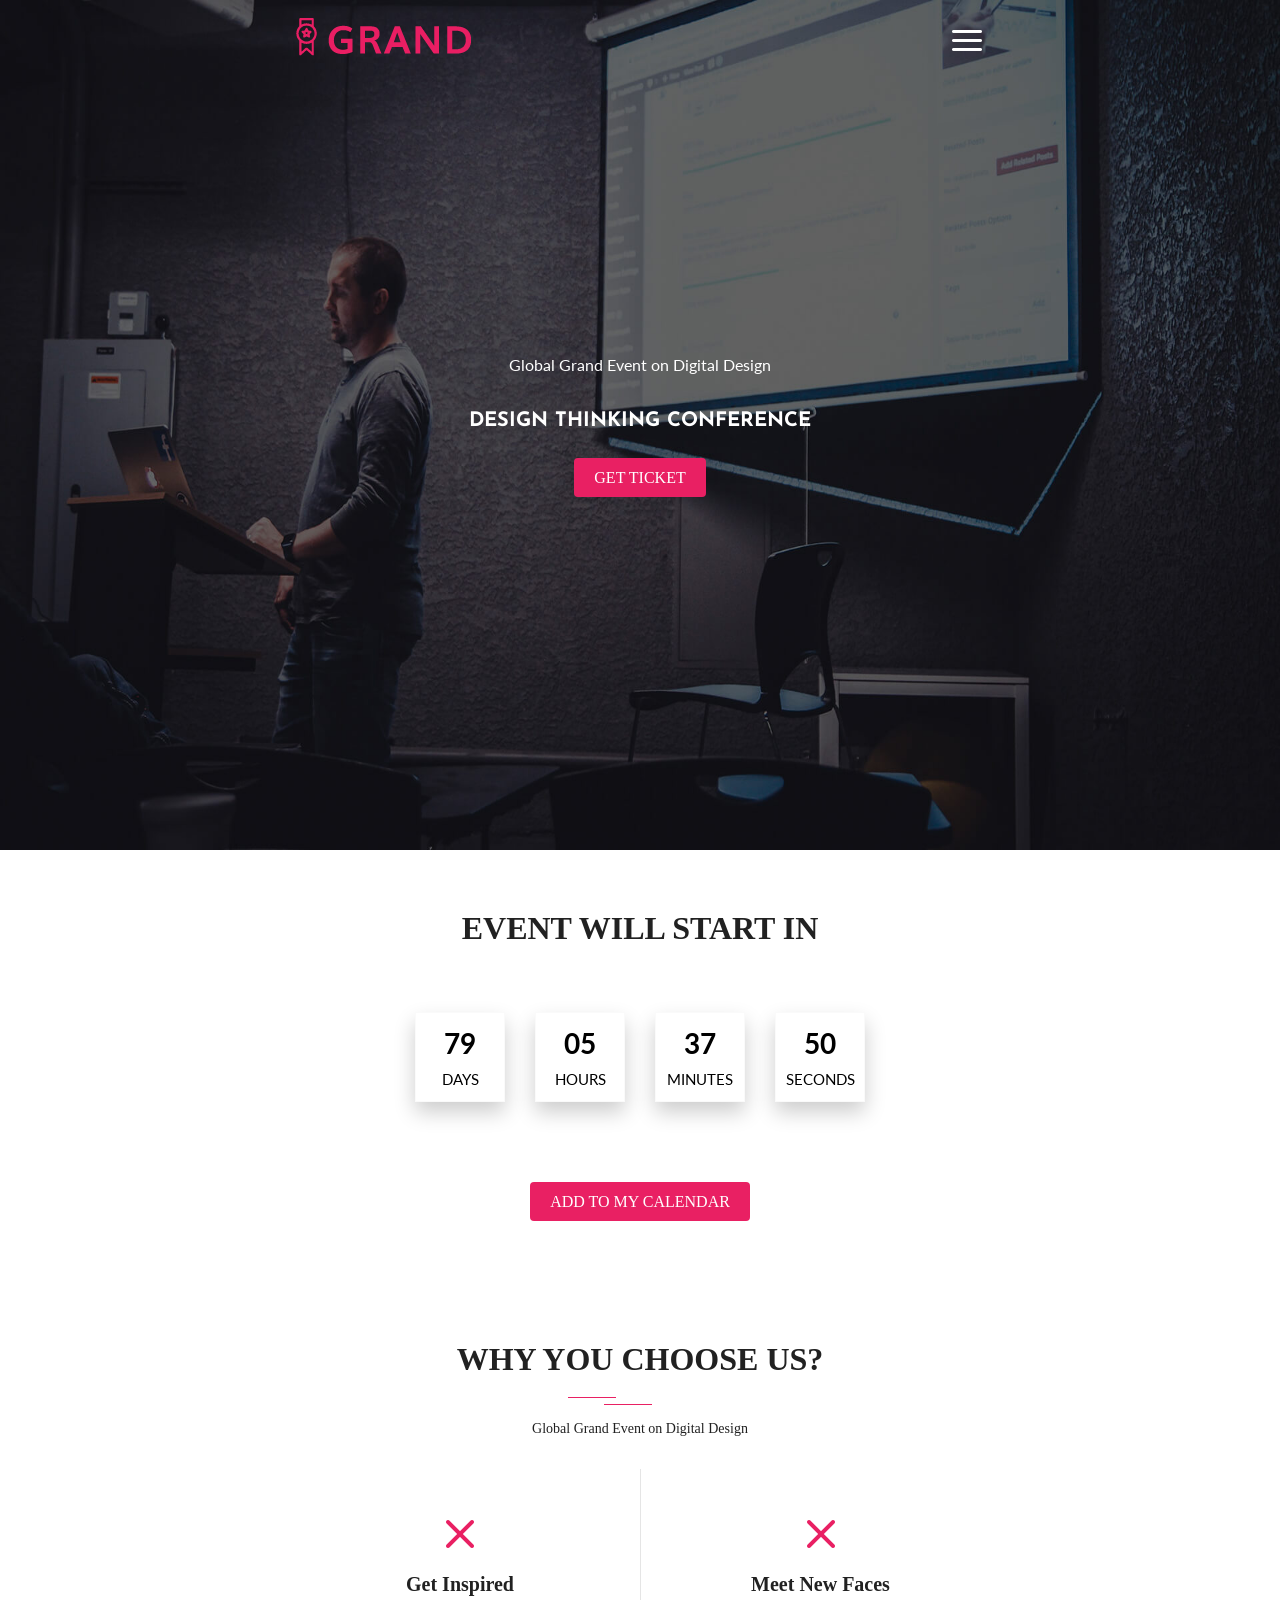
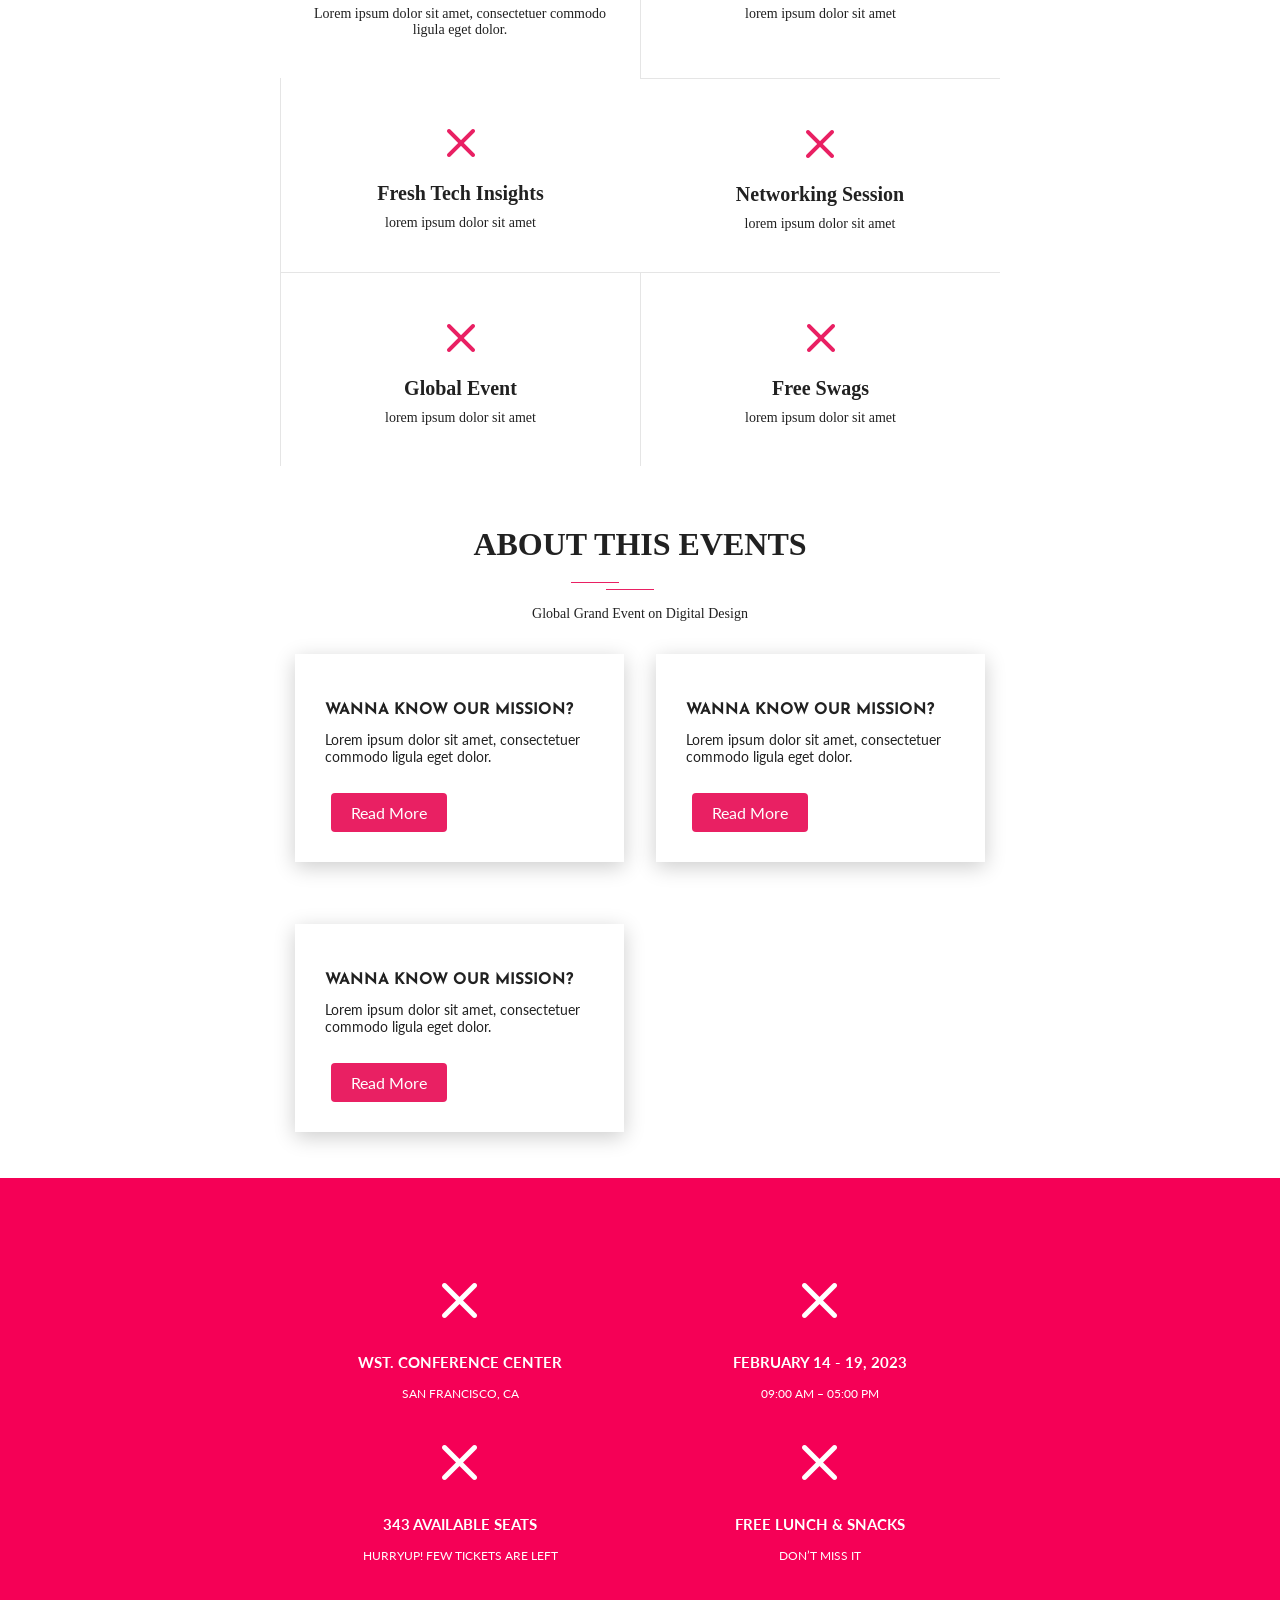
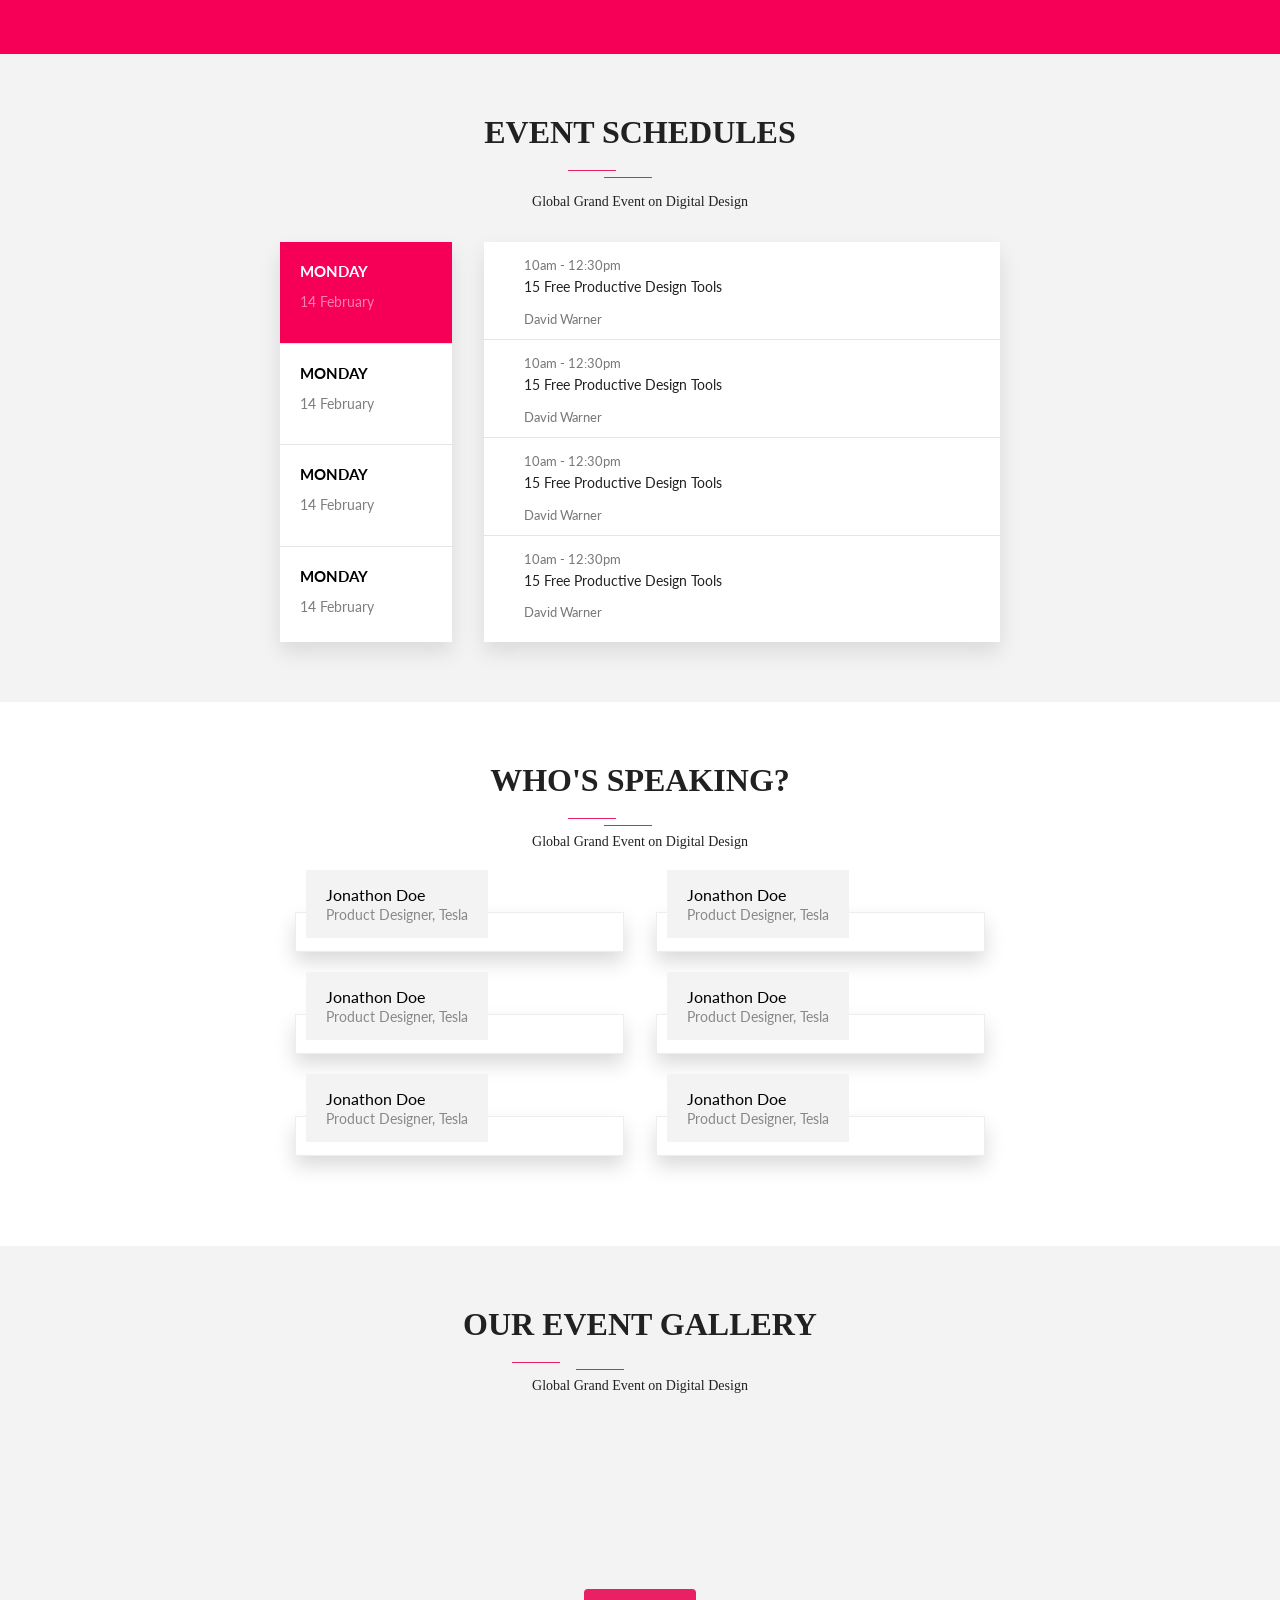
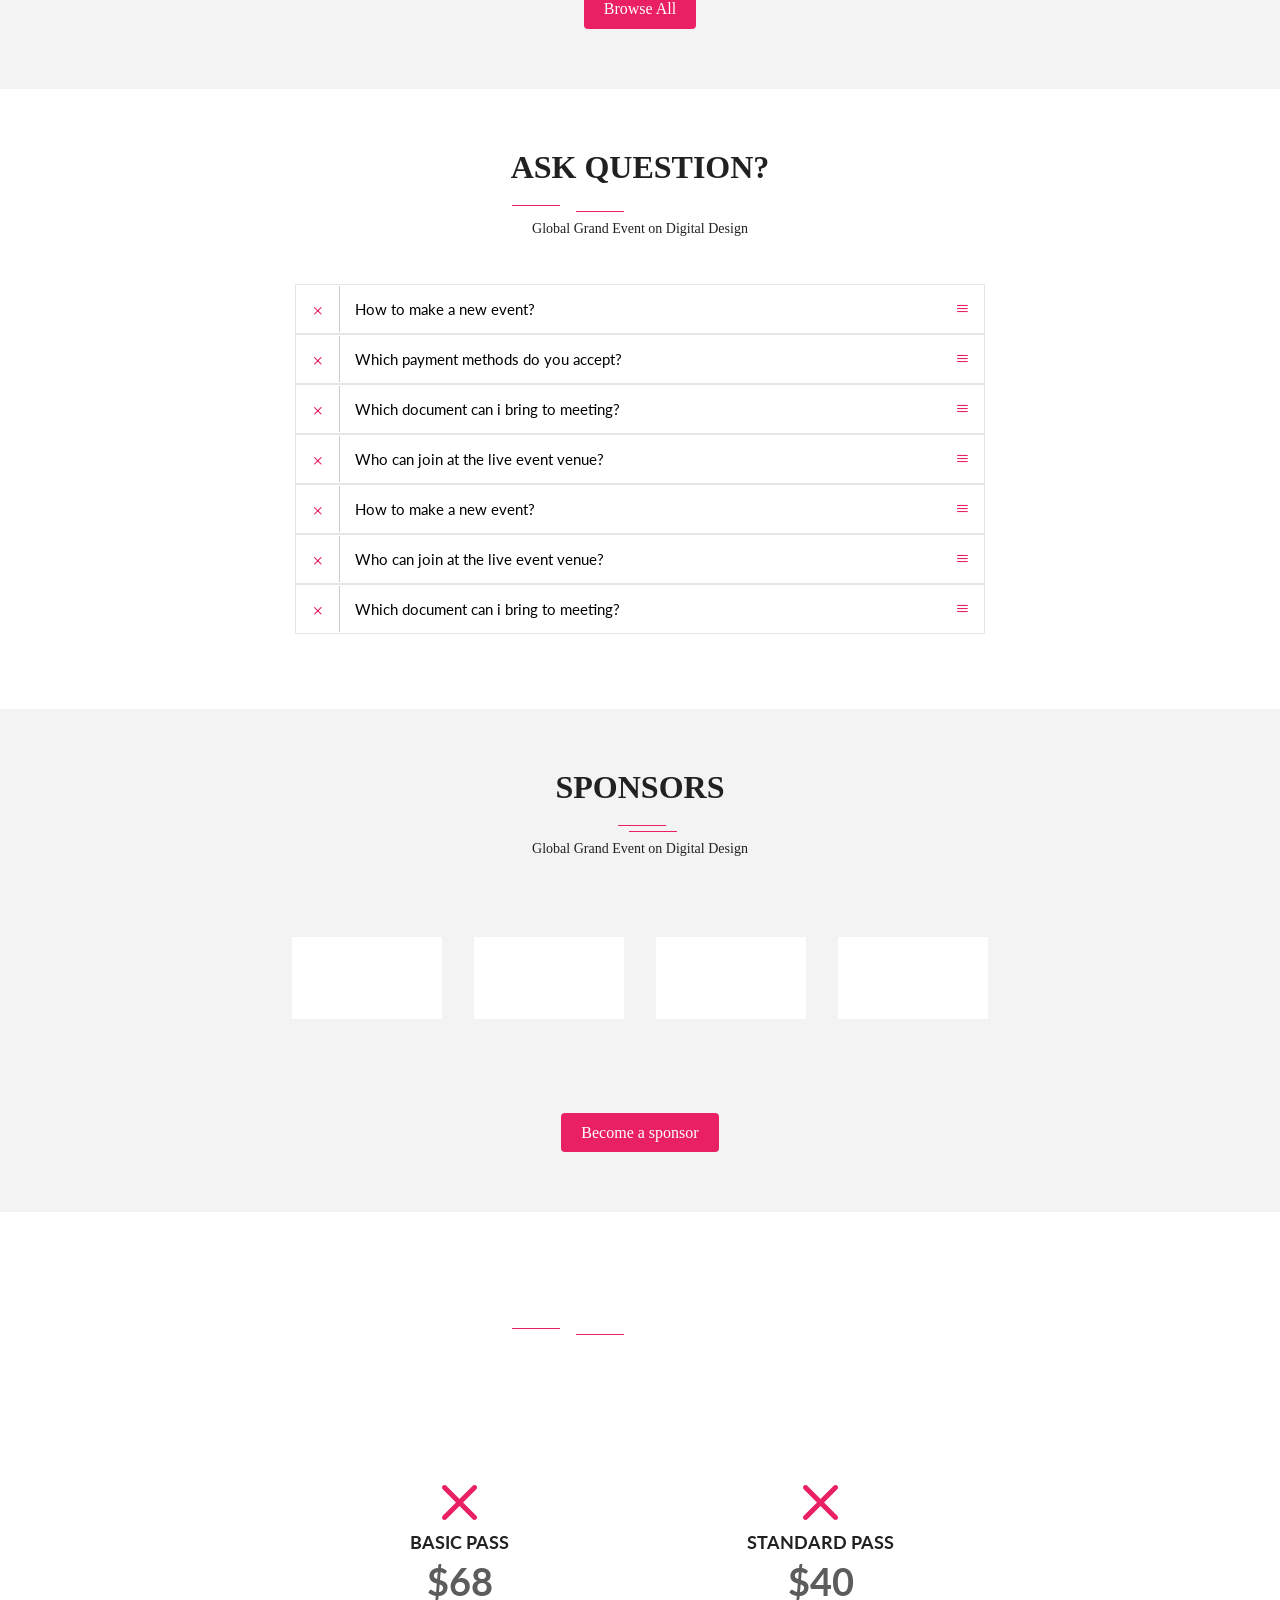
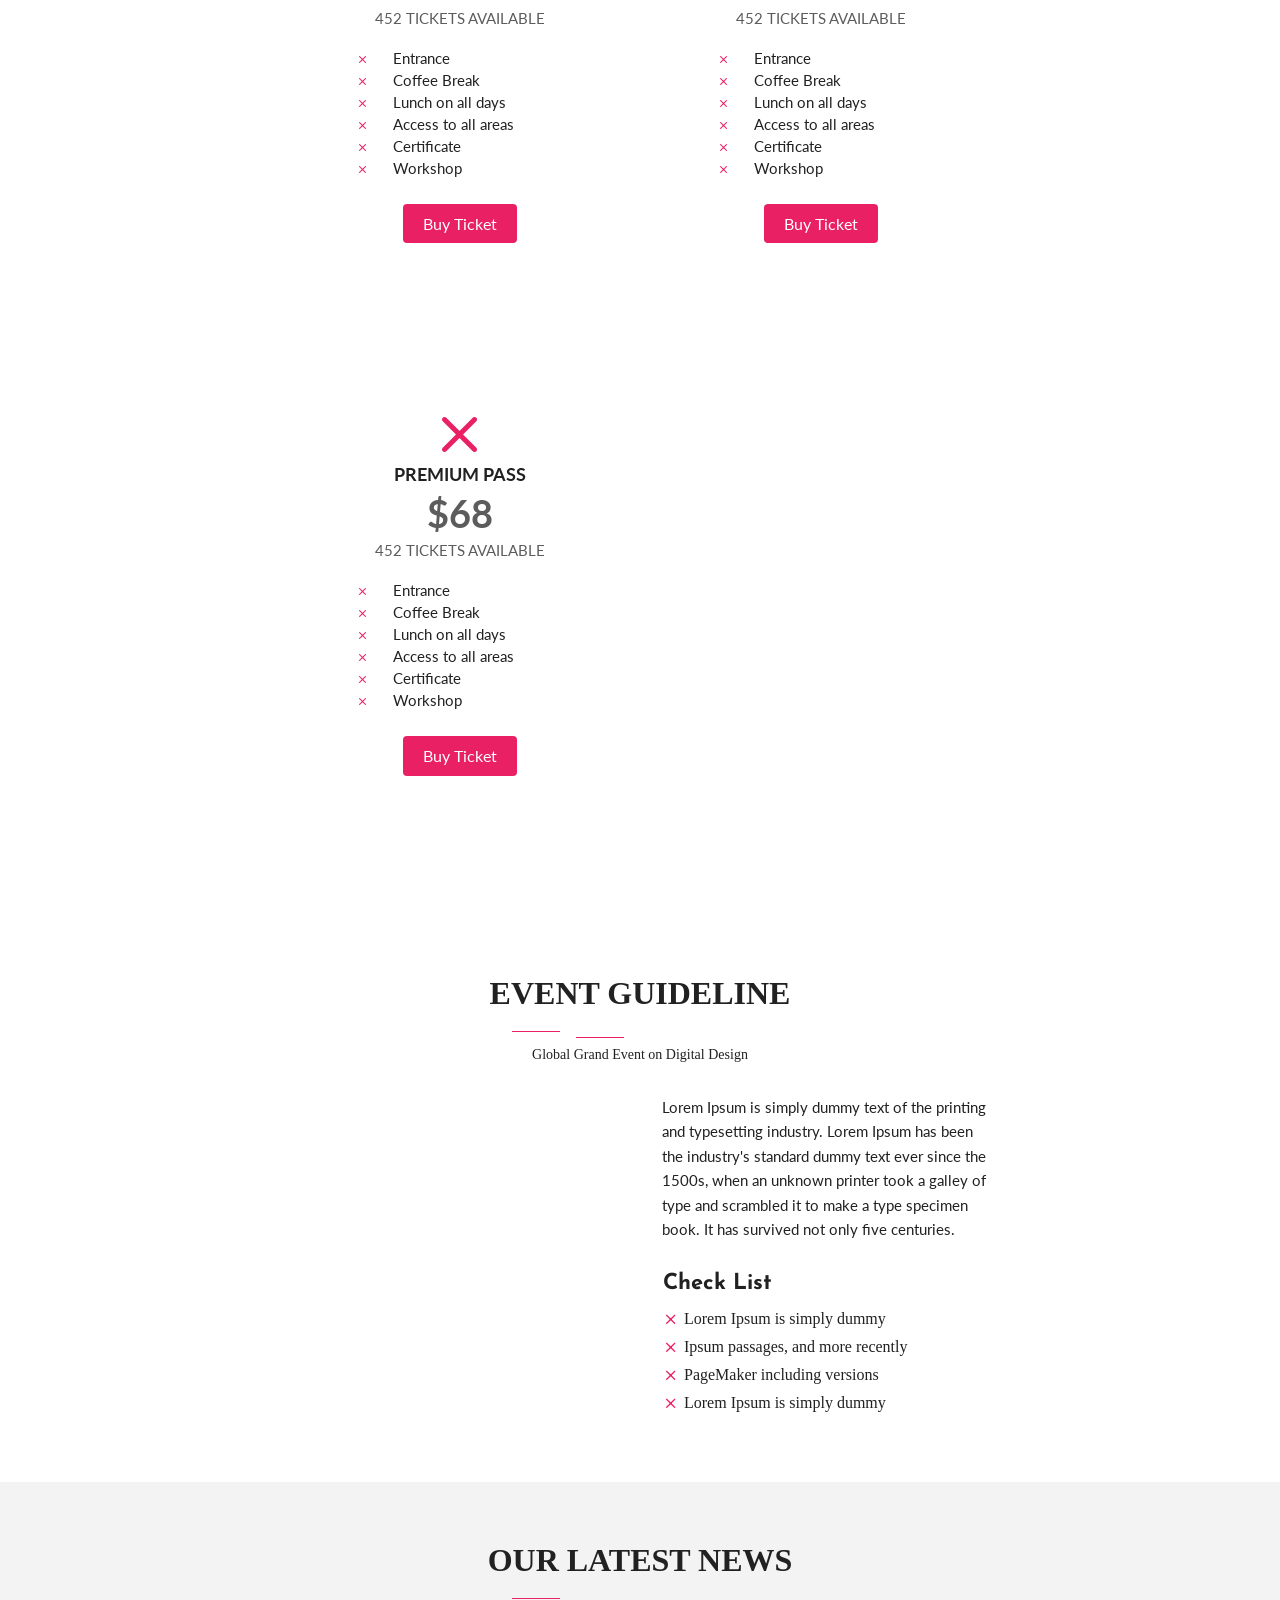
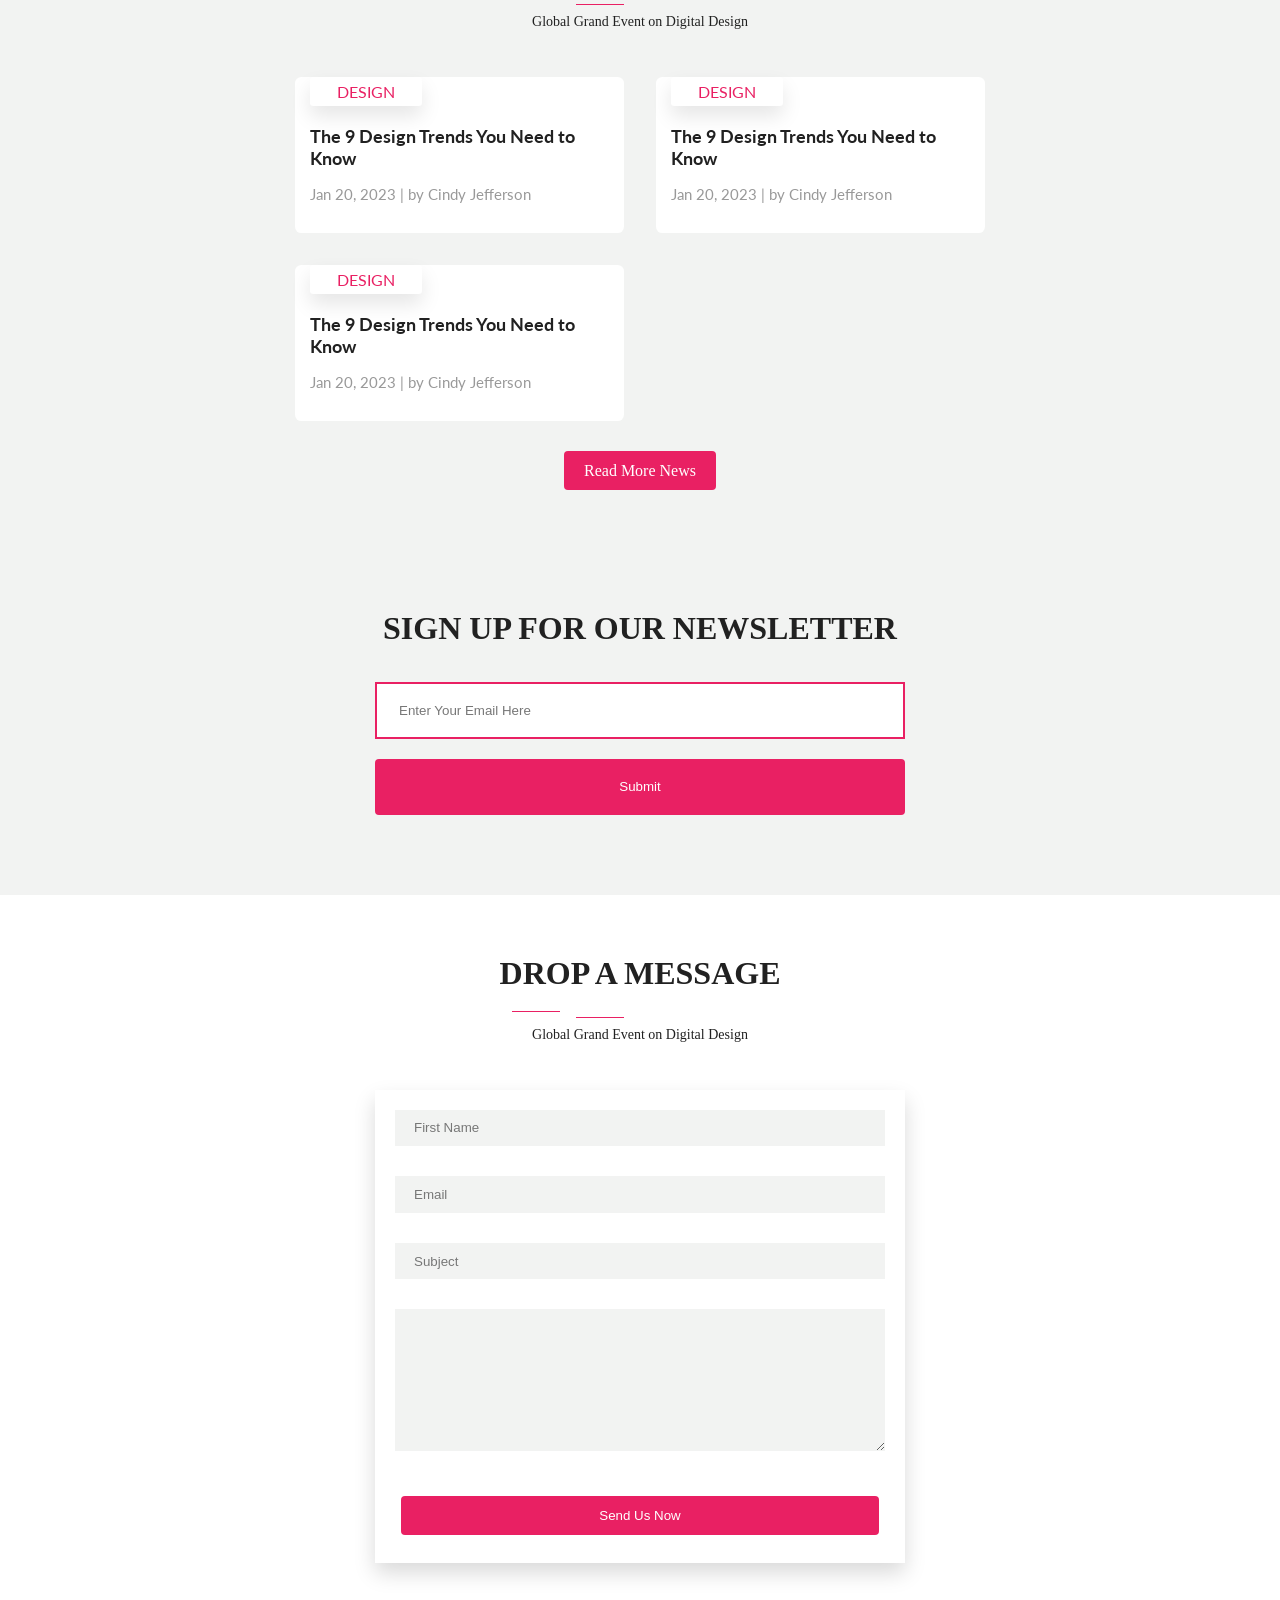
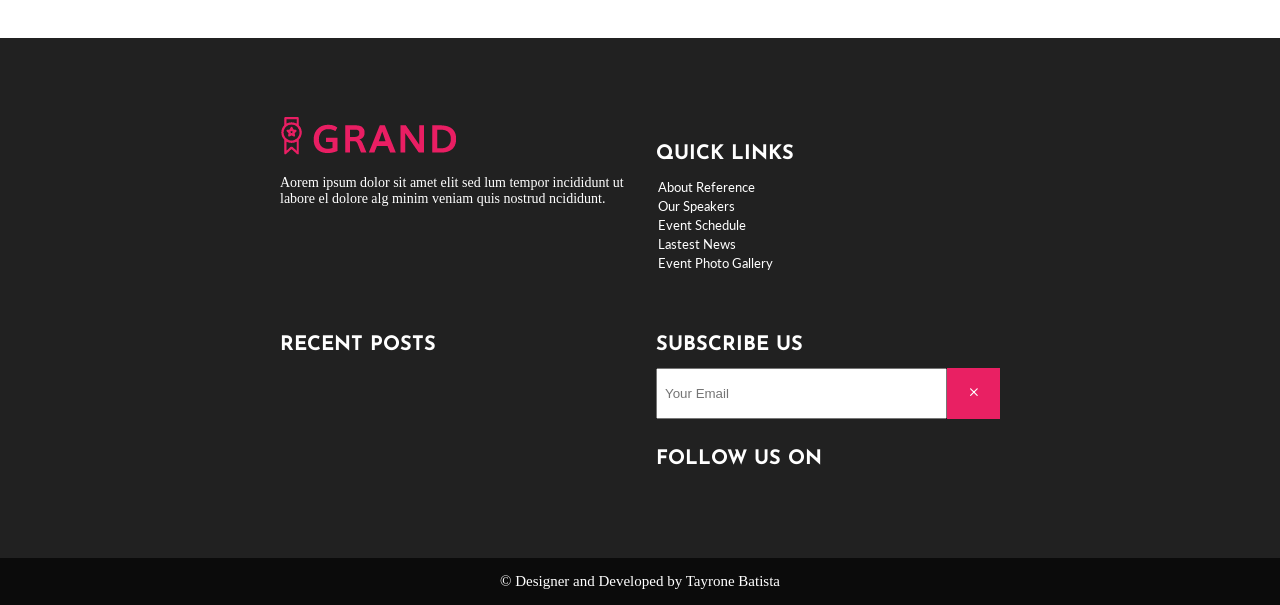
==== commit a59dde88: "Add Responsive" ====
--- a/index.html
+++ b/index.html
@@ -23,8 +23,8 @@
     <title>Grand</title>
   </head>
   <body>
-    <header id="header" class="">
-      <nav class="container">
+    <header id="header">
+      <nav class="container size">
         <a class="logo" href="#"><img src="assets/logo.png" alt="LOgo" /></a>
         <div class="menu">
           <ul class="grid">
@@ -69,7 +69,8 @@
         </div>
         <a href="#" class="button">ADD TO MY CALENDAR</a>
       </section>
-      <section id="services" class="container section">
+
+      <section id="services" class="container section size">
         <div class="content">
           <h2 class="title">Why You Choose Us?</h2>
           <p class="subtitle text-center">
@@ -113,277 +114,256 @@
         </div>
       </section>
 
-      <section id="events" class="container section">
-        <div class="content">
-          <h3 class="title">About this Events</h3>
-          <p class="subtitle text-center">
-            Global Grand Event on Digital Design
-          </p>
-        </div>
-        <div class="events-container">
-          <div class="card-event">
-            <img
-              src="https://preview.uideck.com/items/grand/assets/img/about/img1.jpg"
-              alt=""
-            />
-            <div class="about">
-              <h3>Wanna Know Our Mission?</h3>
-              <p>
-                Lorem ipsum dolor sit amet, consectetuer commodo ligula eget
-                dolor.
-              </p>
-              <a href="#" class="button">Read More</a>
-            </div>
-          </div>
-          <div class="card-event">
-            <img
-              src="https://preview.uideck.com/items/grand/assets/img/about/img2.jpg"
-              alt=""
-            />
-            <div class="about">
-              <h3>Wanna Know Our Mission?</h3>
-              <p>
-                Lorem ipsum dolor sit amet, consectetuer commodo ligula eget
-                dolor.
-              </p>
-              <a href="#" class="button">Read More</a>
-            </div>
-          </div>
-          <div class="card-event">
-            <img
-              src="https://preview.uideck.com/items/grand/assets/img/about/img1.jpg"
-              alt=""
-            />
-            <div class="about">
-              <h3>Wanna Know Our Mission?</h3>
-              <p>
-                Lorem ipsum dolor sit amet, consectetuer commodo ligula eget
-                dolor.
-              </p>
-              <a href="#" class="button">Read More</a>
-            </div>
-          </div>
-          <div class="card-event">
-            <img
-              src="https://preview.uideck.com/items/grand/assets/img/about/img1.jpg"
-              alt=""
-            />
-            <div class="about">
-              <h3>Wanna Know Our Mission?</h3>
-              <p>
-                Lorem ipsum dolor sit amet, consectetuer commodo ligula eget
-                dolor.
-              </p>
-              <a href="#" class="button">Read More</a>
-            </div>
-          </div>
-          <div class="card-event">
-            <img
-              src="https://preview.uideck.com/items/grand/assets/img/about/img1.jpg"
-              alt=""
-            />
-            <div class="about">
-              <h3>Wanna Know Our Mission?</h3>
-              <p>
-                Lorem ipsum dolor sit amet, consectetuer commodo ligula eget
-                dolor.
-              </p>
-              <a href="#" class="button">Read More</a>
-            </div>
-          </div>
-          <div class="card-event">
-            <img
-              src="https://preview.uideck.com/items/grand/assets/img/about/img1.jpg"
-              alt=""
-            />
-            <div class="about">
-              <h3>Wanna Know Our Mission?</h3>
-              <p>
-                Lorem ipsum dolor sit amet, consectetuer commodo ligula eget
-                dolor.
-              </p>
-              <a href="#" class="button">Read More</a>
+      <section id="events" class="container section size">
+        <div class="containerEvent">
+          <div class="content">
+            <h3 class="title">About this Events</h3>
+            <p class="subtitle text-center">
+              Global Grand Event on Digital Design
+            </p>
+          </div>
+          <div class="events-container">
+            <div class="card-event">
+              <img
+                src="https://preview.uideck.com/items/grand/assets/img/about/img1.jpg"
+                alt=""
+              />
+              <div class="about">
+                <h3>Wanna Know Our Mission?</h3>
+                <p>
+                  Lorem ipsum dolor sit amet, consectetuer commodo ligula eget
+                  dolor.
+                </p>
+                <a href="#" class="button">Read More</a>
+              </div>
+            </div>
+            <div class="card-event">
+              <img
+                src="https://preview.uideck.com/items/grand/assets/img/about/img2.jpg"
+                alt=""
+              />
+              <div class="about">
+                <h3>Wanna Know Our Mission?</h3>
+                <p>
+                  Lorem ipsum dolor sit amet, consectetuer commodo ligula eget
+                  dolor.
+                </p>
+                <a href="#" class="button">Read More</a>
+              </div>
+            </div>
+            <div class="card-event">
+              <img
+                src="https://preview.uideck.com/items/grand/assets/img/about/img1.jpg"
+                alt=""
+              />
+              <div class="about">
+                <h3>Wanna Know Our Mission?</h3>
+                <p>
+                  Lorem ipsum dolor sit amet, consectetuer commodo ligula eget
+                  dolor.
+                </p>
+                <a href="#" class="button">Read More</a>
+              </div>
             </div>
           </div>
         </div>
       </section>
       <section id="status" class="container section">
-        <div class="status-container text-center">
-          <i class="icon-close"></i>
-          <h3>Wst. Conference Center</h3>
-          <p>San Francisco, CA</p>
-        </div>
-        <div class="status-container text-center">
-          <i class="icon-close"></i>
-          <h3>February 14 - 19, 2023</h3>
-          <p>09:00 AM – 05:00 PM</p>
-        </div>
-        <div class="status-container text-center">
-          <i class="icon-close"></i>
-          <h3>343 Available Seats</h3>
-          <p>Hurryup! few tickets are left</p>
-        </div>
-        <div class="status-container text-center">
-          <i class="icon-close"></i>
-          <h3>Free Lunch & Snacks</h3>
-          <p>Don’t miss it</p>
+        <div class="container-status size">
+          <div class="status-container text-center">
+            <i class="icon-close"></i>
+            <h3>Wst. Conference Center</h3>
+            <p>San Francisco, CA</p>
+          </div>
+          <div class="status-container text-center">
+            <i class="icon-close"></i>
+            <h3>February 14 - 19, 2023</h3>
+            <p>09:00 AM – 05:00 PM</p>
+          </div>
+          <div class="status-container text-center">
+            <i class="icon-close"></i>
+            <h3>343 Available Seats</h3>
+            <p>Hurryup! few tickets are left</p>
+          </div>
+          <div class="status-container text-center">
+            <i class="icon-close"></i>
+            <h3>Free Lunch & Snacks</h3>
+            <p>Don’t miss it</p>
+          </div>
         </div>
       </section>
 
       <section id="schedules" class="container section">
-        <div class="content">
-          <h3 class="title">Event schedules</h3>
-          <p class="subtitle text-center">
-            Global Grand Event on Digital Design
-          </p>
-        </div>
-
-        <div class="events-schedules-container grid">
-          <div class="day-schedules-container">
-            <div class="day-schedule active">
-              <h3>Monday</h3>
-              <p>14 February</p>
-            </div>
-
-            <div class="day-schedule">
-              <h3>Monday</h3>
-              <p>14 February</p>
-            </div>
-
-            <div class="day-schedule">
-              <h3>Monday</h3>
-              <p>14 February</p>
-            </div>
-
-            <div class="day-schedule">
-              <h3>Monday</h3>
-              <p>14 February</p>
-            </div>
-          </div>
-
-          <div class="assign-schedule-container">
-            <div class="assign-schedule">
+        <div class="contSchedules size">
+          <div class="content">
+            <h3 class="title">Event schedules</h3>
+            <p class="subtitle text-center">
+              Global Grand Event on Digital Design
+            </p>
+          </div>
+
+          <div class="events-schedules-container grid">
+            <div class="day-schedules-container">
+              <div class="day-schedule active">
+                <h3>Monday</h3>
+                <p>14 February</p>
+              </div>
+
+              <div class="day-schedule">
+                <h3>Monday</h3>
+                <p>14 February</p>
+              </div>
+
+              <div class="day-schedule">
+                <h3>Monday</h3>
+                <p>14 February</p>
+              </div>
+
+              <div class="day-schedule">
+                <h3>Monday</h3>
+                <p>14 February</p>
+              </div>
+            </div>
+
+            <div class="assign-schedule-container">
+              <div class="assign-schedule">
+                <div class="image">
+                  <img
+                    src="https://randomuser.me/api/portraits/men/32.jpg"
+                    alt=""
+                  />
+                </div>
+                <div class="content">
+                  <span>10am - 12:30pm</span>
+                  <p>15 Free Productive Design Tools</p>
+                  <span>David Warner</span>
+                </div>
+              </div>
+              <div class="assign-schedule">
+                <div class="image">
+                  <img
+                    src="https://randomuser.me/api/portraits/men/32.jpg"
+                    alt=""
+                  />
+                </div>
+                <div class="content">
+                  <span>10am - 12:30pm</span>
+                  <p>15 Free Productive Design Tools</p>
+                  <span>David Warner</span>
+                </div>
+              </div>
+              <div class="assign-schedule">
+                <div class="image">
+                  <img
+                    src="https://randomuser.me/api/portraits/men/32.jpg"
+                    alt=""
+                  />
+                </div>
+                <div class="content">
+                  <span>10am - 12:30pm</span>
+                  <p>15 Free Productive Design Tools</p>
+                  <span>David Warner</span>
+                </div>
+              </div>
+              <div class="assign-schedule">
+                <div class="image">
+                  <img
+                    src="https://randomuser.me/api/portraits/men/32.jpg"
+                    alt=""
+                  />
+                </div>
+                <div class="content">
+                  <span>10am - 12:30pm</span>
+                  <p>15 Free Productive Design Tools</p>
+                  <span>David Warner</span>
+                </div>
+              </div>
+            </div>
+          </div>
+        </div>
+      </section>
+
+      <section id="who-speaking" class="container section">
+        <div class="container-who-speaking size">
+          <div class="content">
+            <h3 class="title">Who's Speaking?</h3>
+            <p class="subtitle text-center">
+              Global Grand Event on Digital Design
+            </p>
+          </div>
+
+          <div class="who-speaking-container">
+            <div class="who-speaking">
               <div class="image">
                 <img
-                  src="https://randomuser.me/api/portraits/men/32.jpg"
+                  src="https://preview.uideck.com/items/grand/assets/img/team/team-01.jpg"
                   alt=""
                 />
               </div>
               <div class="content">
-                <span>10am - 12:30pm</span>
-                <p>15 Free Productive Design Tools</p>
-                <span>David Warner</span>
-              </div>
-            </div>
-            <div class="assign-schedule">
+                <p>Jonathon Doe</p>
+                <span>Product Designer, Tesla</span>
+              </div>
+            </div>
+            <div class="who-speaking">
               <div class="image">
                 <img
-                  src="https://randomuser.me/api/portraits/men/32.jpg"
+                  src="https://preview.uideck.com/items/grand/assets/img/team/team-01.jpg"
                   alt=""
                 />
               </div>
               <div class="content">
-                <span>10am - 12:30pm</span>
-                <p>15 Free Productive Design Tools</p>
-                <span>David Warner</span>
-              </div>
-            </div>
-            <div class="assign-schedule">
+                <p>Jonathon Doe</p>
+                <span>Product Designer, Tesla</span>
+              </div>
+            </div>
+            <div class="who-speaking">
               <div class="image">
                 <img
-                  src="https://randomuser.me/api/portraits/men/32.jpg"
+                  src="https://preview.uideck.com/items/grand/assets/img/team/team-01.jpg"
                   alt=""
                 />
               </div>
               <div class="content">
-                <span>10am - 12:30pm</span>
-                <p>15 Free Productive Design Tools</p>
-                <span>David Warner</span>
-              </div>
-            </div>
-          </div>
-        </div>
-      </section>
-
-      <section id="who-speaking" class="container section">
-        <div class="content">
-          <h3 class="title">Who's Speaking?</h3>
-          <p class="subtitle text-center">
-            Global Grand Event on Digital Design
-          </p>
-        </div>
-
-        <div class="who-speaking-container">
-          <div class="who-speaking">
-            <div class="image">
-              <img
-                src="https://preview.uideck.com/items/grand/assets/img/team/team-01.jpg"
-                alt=""
-              />
-            </div>
-            <div class="content">
-              <p>Jonathon Doe</p>
-              <span>Product Designer, Tesla</span>
-            </div>
-          </div>
-          <div class="who-speaking">
-            <div class="image">
-              <img
-                src="https://preview.uideck.com/items/grand/assets/img/team/team-01.jpg"
-                alt=""
-              />
-            </div>
-            <div class="content">
-              <p>Jonathon Doe</p>
-              <span>Product Designer, Tesla</span>
-            </div>
-          </div>
-          <div class="who-speaking">
-            <div class="image">
-              <img
-                src="https://preview.uideck.com/items/grand/assets/img/team/team-01.jpg"
-                alt=""
-              />
-            </div>
-            <div class="content">
-              <p>Jonathon Doe</p>
-              <span>Product Designer, Tesla</span>
-            </div>
-          </div>
-          <div class="who-speaking">
-            <div class="image">
-              <img
-                src="https://preview.uideck.com/items/grand/assets/img/team/team-01.jpg"
-                alt=""
-              />
-            </div>
-            <div class="content">
-              <p>Jonathon Doe</p>
-              <span>Product Designer, Tesla</span>
-            </div>
-          </div>
-          <div class="who-speaking">
-            <div class="image">
-              <img
-                src="https://preview.uideck.com/items/grand/assets/img/team/team-01.jpg"
-                alt=""
-              />
-            </div>
-            <div class="content">
-              <p>Jonathon Doe</p>
-              <span>Product Designer, Tesla</span>
-            </div>
-          </div>
-          <div class="who-speaking">
-            <div class="image">
-              <img
-                src="https://preview.uideck.com/items/grand/assets/img/team/team-01.jpg"
-                alt=""
-              />
-            </div>
-            <div class="content">
-              <p>Jonathon Doe</p>
-              <span>Product Designer, Tesla</span>
+                <p>Jonathon Doe</p>
+                <span>Product Designer, Tesla</span>
+              </div>
+            </div>
+            <div class="who-speaking">
+              <div class="image">
+                <img
+                  src="https://preview.uideck.com/items/grand/assets/img/team/team-01.jpg"
+                  alt=""
+                />
+              </div>
+              <div class="content">
+                <p>Jonathon Doe</p>
+                <span>Product Designer, Tesla</span>
+              </div>
+            </div>
+            <div class="who-speaking">
+              <div class="image">
+                <img
+                  src="https://preview.uideck.com/items/grand/assets/img/team/team-01.jpg"
+                  alt=""
+                />
+              </div>
+              <div class="content">
+                <p>Jonathon Doe</p>
+                <span>Product Designer, Tesla</span>
+              </div>
+            </div>
+            <div class="who-speaking">
+              <div class="image">
+                <img
+                  src="https://preview.uideck.com/items/grand/assets/img/team/team-01.jpg"
+                  alt=""
+                />
+              </div>
+              <div class="content">
+                <p>Jonathon Doe</p>
+                <span>Product Designer, Tesla</span>
+              </div>
             </div>
           </div>
         </div>
@@ -396,7 +376,7 @@
             Global Grand Event on Digital Design
           </p>
         </div>
-        <div class="events-gallery-container container grid">
+        <div class="events-gallery-container container grid size">
           <div class="event-gallery">
             <img
               src="https://preview.uideck.com/items/grand/assets/img/gallery/img-1.jpg"
@@ -430,7 +410,492 @@
         </div>
         <a href="#" class="button">Browse All</a>
       </section>
+
+      <section id="questions" class="container section">
+        <div class="content">
+          <h3 class="title">Ask Question?</h3>
+          <p class="subtitle text-center">
+            Global Grand Event on Digital Design
+          </p>
+        </div>
+
+        <div class="questions-container container size">
+          <div class="card-question">
+            <div class="card-question-question">
+              <div class="icon-question">
+                <i class="icon-close"></i>
+              </div>
+
+              <div class="question new">
+                <p>How to make a new event?</p>
+                <i class="icon-menu"></i>
+              </div>
+            </div>
+
+            <!-- <div class="card-question-anwser">
+              <p>
+                Anim pariatur cliche reprehenderit, enim eiusmod high life
+                accusamus terry richardson ad squid. 3 wolf moon officia aute,
+                non cupidatat skateboard dolor brunch. Food truck quinoa
+                nesciunt laborum eiusmod.
+              </p>
+            </div> -->
+            <div class="card-question">
+              <div class="card-question-question">
+                <div class="icon-question">
+                  <i class="icon-close"></i>
+                </div>
+
+                <div class="question">
+                  <p>Which payment methods do you accept?</p>
+                  <i class="icon-menu"></i>
+                </div>
+              </div>
+
+              <!-- <div class="card-question-anwser">
+                <p>
+                  Anim pariatur cliche reprehenderit, enim eiusmod high life
+                  accusamus terry richardson ad squid. 3 wolf moon officia aute,
+                  non cupidatat skateboard dolor brunch. Food truck quinoa
+                  nesciunt laborum eiusmod.
+                </p> -->
+            </div>
+            <div class="card-question">
+              <div class="card-question-question">
+                <div class="icon-question">
+                  <i class="icon-close"></i>
+                </div>
+
+                <div class="question">
+                  <p>Which document can i bring to meeting?</p>
+                  <i class="icon-menu"></i>
+                </div>
+              </div>
+
+              <!-- <div class="card-question-anwser">
+                  <p>
+                    Anim pariatur cliche reprehenderit, enim eiusmod high life
+                    accusamus terry richardson ad squid. 3 wolf moon officia aute,
+                    non cupidatat skateboard dolor brunch. Food truck quinoa
+                    nesciunt laborum eiusmod.
+                  </p> -->
+            </div>
+            <div class="card-question">
+              <div class="card-question-question">
+                <div class="icon-question">
+                  <i class="icon-close"></i>
+                </div>
+
+                <div class="question">
+                  <p>Who can join at the live event venue?</p>
+                  <i class="icon-menu"></i>
+                </div>
+              </div>
+
+              <!-- <div class="card-question-anwser">
+                    <p>
+                      Anim pariatur cliche reprehenderit, enim eiusmod high life
+                      accusamus terry richardson ad squid. 3 wolf moon officia aute,
+                      non cupidatat skateboard dolor brunch. Food truck quinoa
+                      nesciunt laborum eiusmod.
+                    </p> -->
+            </div>
+            <div class="card-question">
+              <div class="card-question-question">
+                <div class="icon-question">
+                  <i class="icon-close"></i>
+                </div>
+
+                <div class="question">
+                  <p>How to make a new event?</p>
+                  <i class="icon-menu"></i>
+                </div>
+              </div>
+
+              <!-- <div class="card-question-anwser">
+                      <p>
+                        Anim pariatur cliche reprehenderit, enim eiusmod high life
+                        accusamus terry richardson ad squid. 3 wolf moon officia aute,
+                        non cupidatat skateboard dolor brunch. Food truck quinoa
+                        nesciunt laborum eiusmod.
+                      </p> -->
+            </div>
+            <div class="card-question">
+              <div class="card-question-question">
+                <div class="icon-question">
+                  <i class="icon-close"></i>
+                </div>
+
+                <div class="question">
+                  <p>Who can join at the live event venue?</p>
+                  <i class="icon-menu"></i>
+                </div>
+              </div>
+
+              <!-- <div class="card-question-anwser">
+                        <p>
+                          Anim pariatur cliche reprehenderit, enim eiusmod high life
+                          accusamus terry richardson ad squid. 3 wolf moon officia aute,
+                          non cupidatat skateboard dolor brunch. Food truck quinoa
+                          nesciunt laborum eiusmod.
+                        </p> -->
+            </div>
+            <div class="card-question">
+              <div class="card-question-question">
+                <div class="icon-question">
+                  <i class="icon-close"></i>
+                </div>
+
+                <div class="question">
+                  <p>Which document can i bring to meeting?</p>
+                  <i class="icon-menu"></i>
+                </div>
+              </div>
+
+              <!-- <div class="card-question-anwser">
+                          <p>
+                            Anim pariatur cliche reprehenderit, enim eiusmod high life
+                            accusamus terry richardson ad squid. 3 wolf moon officia aute,
+                            non cupidatat skateboard dolor brunch. Food truck quinoa
+                            nesciunt laborum eiusmod.
+                          </p> -->
+            </div>
+          </div>
+        </div>
+      </section>
+      <section id="sponsors" class="container section grid">
+        <div class="content">
+          <h3 class="title">Sponsors</h3>
+          <p class="subtitle text-center">
+            Global Grand Event on Digital Design
+          </p>
+        </div>
+        <div class="sponsors-container container size">
+          <div class="sponsor">
+            <img
+              src="https://preview.uideck.com/items/grand/assets/img/sponsors/logo-02.png"
+              alt=""
+            />
+          </div>
+          <div class="sponsor">
+            <img
+              src="https://preview.uideck.com/items/grand/assets/img/sponsors/logo-01.png"
+              alt=""
+            />
+          </div>
+          <div class="sponsor">
+            <img
+              src="https://preview.uideck.com/items/grand/assets/img/sponsors/logo-03.png"
+              alt=""
+            />
+          </div>
+          <div class="sponsor">
+            <img
+              src="https://preview.uideck.com/items/grand/assets/img/sponsors/logo-04.png"
+              alt=""
+            />
+          </div>
+        </div>
+
+        <a href="#" class="button">Become a sponsor</a>
+      </section>
+
+      <section id="pricing" class="container section">
+        <div class="content">
+          <h3 class="title">Our Pricing</h3>
+          <p class="subtitle text-center">
+            Global Grand Event on Digital Design
+          </p>
+        </div>
+        <div class="pricings-container container grid size">
+          <div class="card-pricing">
+            <i class="icon-close"></i>
+            <h3>Basic Pass</h3>
+            <h2>$68</h2>
+            <p>452 Tickets Available</p>
+            <ul>
+              <li>
+                <i class="icon-close"></i>
+                Entrance
+              </li>
+              <li>
+                <i class="icon-close"></i>
+                Coffee Break
+              </li>
+              <li>
+                <i class="icon-close"></i>
+                Lunch on all days
+              </li>
+              <li>
+                <i class="icon-close"></i>
+                Access to all areas
+              </li>
+              <li>
+                <i class="icon-close"></i>
+                Certificate
+              </li>
+              <li>
+                <i class="icon-close"></i>
+                Workshop
+              </li>
+            </ul>
+            <a href="#" class="button">Buy Ticket</a>
+          </div>
+
+          <div class="card-pricing">
+            <i class="icon-close"></i>
+            <h3>Standard Pass</h3>
+            <h2>$40</h2>
+            <p>452 Tickets Available</p>
+            <ul>
+              <li>
+                <i class="icon-close"></i>
+                Entrance
+              </li>
+              <li>
+                <i class="icon-close"></i>
+                Coffee Break
+              </li>
+              <li>
+                <i class="icon-close"></i>
+                Lunch on all days
+              </li>
+              <li>
+                <i class="icon-close"></i>
+                Access to all areas
+              </li>
+              <li>
+                <i class="icon-close"></i>
+                Certificate
+              </li>
+              <li>
+                <i class="icon-close"></i>
+                Workshop
+              </li>
+            </ul>
+            <a href="#" class="button">Buy Ticket</a>
+          </div>
+
+          <div class="card-pricing">
+            <i class="icon-close"></i>
+            <h3>Premium Pass</h3>
+            <h2>$68</h2>
+            <p>452 Tickets Available</p>
+            <ul>
+              <li>
+                <i class="icon-close"></i>
+                Entrance
+              </li>
+              <li>
+                <i class="icon-close"></i>
+                Coffee Break
+              </li>
+              <li>
+                <i class="icon-close"></i>
+                Lunch on all days
+              </li>
+              <li>
+                <i class="icon-close"></i>
+                Access to all areas
+              </li>
+              <li>
+                <i class="icon-close"></i>
+                Certificate
+              </li>
+              <li>
+                <i class="icon-close"></i>
+                Workshop
+              </li>
+            </ul>
+            <a href="#" class="button">Buy Ticket</a>
+          </div>
+        </div>
+      </section>
+
+      <section id="event-guideline" class="container section">
+        <div class="content">
+          <h3 class="title">Event Guideline</h3>
+          <p class="subtitle text-center">
+            Global Grand Event on Digital Design
+          </p>
+        </div>
+        <div class="card-event-guideline size">
+          <div class="image">
+            <img
+              src="https://preview.uideck.com/items/grand/assets/img/about/about.jpg"
+              alt=""
+            />
+          </div>
+          <div class="content-container">
+            <p>
+              Lorem Ipsum is simply dummy text of the printing and typesetting
+              industry. Lorem Ipsum has been the industry's standard dummy text
+              ever since the 1500s, when an unknown printer took a galley of
+              type and scrambled it to make a type specimen book. It has
+              survived not only five centuries.
+            </p>
+            <h2>Check List</h2>
+            <ul>
+              <li>
+                <i class="icon-close"></i>
+                Lorem Ipsum is simply dummy
+              </li>
+              <li>
+                <i class="icon-close"></i>
+                Ipsum passages, and more recently
+              </li>
+              <li>
+                <i class="icon-close"></i>
+                PageMaker including versions
+              </li>
+              <li>
+                <i class="icon-close"></i>
+                Lorem Ipsum is simply dummy
+              </li>
+            </ul>
+          </div>
+        </div>
+      </section>
+
+      <section id="news-articles" class="container section">
+        <div class="content">
+          <h3 class="title">Our Latest News</h3>
+          <p class="subtitle text-center">
+            Global Grand Event on Digital Design
+          </p>
+        </div>
+        <div class="news-articles-container container grid size">
+          <div class="card-news-article">
+            <div class="image">
+              <img
+                src="https://preview.uideck.com/items/grand/assets/img/blog/img-1.jpg"
+                alt=""
+              />
+            </div>
+            <div class="content-news">
+              <a href="#">DESIGN</a>
+              <h3>The 9 Design Trends You Need to Know</h3>
+              <span>Jan 20, 2023 | by Cindy Jefferson</span>
+            </div>
+          </div>
+
+          <div class="card-news-article">
+            <div class="image">
+              <img
+                src="https://preview.uideck.com/items/grand/assets/img/blog/img-2.jpg"
+                alt=""
+              />
+            </div>
+            <div class="content-news">
+              <a href="#">DESIGN</a>
+              <h3>The 9 Design Trends You Need to Know</h3>
+              <span>Jan 20, 2023 | by Cindy Jefferson</span>
+            </div>
+          </div>
+          <div class="card-news-article">
+            <div class="image">
+              <img
+                src="https://preview.uideck.com/items/grand/assets/img/blog/img-3.jpg"
+                alt=""
+              />
+            </div>
+            <div class="content-news">
+              <a href="#">DESIGN</a>
+              <h3>The 9 Design Trends You Need to Know</h3>
+              <span>Jan 20, 2023 | by Cindy Jefferson</span>
+            </div>
+          </div>
+        </div>
+        <div class="text-center">
+          <a href="#" class="button">Read More News</a>
+        </div>
+      </section>
+
+      <section id="signup" class="container section">
+        <h2 class="title">Sign Up For Our Newsletter</h2>
+        <form action="#" class="container size">
+          <input
+            type="email"
+            name="email"
+            id="email"
+            placeholder="Enter Your Email Here"
+          />
+          <button type="submit" class="button">Submit</button>
+        </form>
+      </section>
+
+      <section id="messageForm" class="container section">
+        <div class="content">
+          <h3 class="title">Drop a Message</h3>
+          <p class="subtitle text-center">
+            Global Grand Event on Digital Design
+          </p>
+        </div>
+        <div class="form container size">
+          <form action="#">
+            <input type="text" name="name" id="name" placeholder="First Name" />
+            <input type="email" name="email" id="email" placeholder="Email" />
+            <input
+              type="text"
+              name="subject"
+              id="subject"
+              placeholder="Subject"
+            />
+            <textarea name="" id="text" rows="8" placeholder=""></textarea>
+            <button class="button">Send Us Now</button>
+          </form>
+        </div>
+      </section>
+
+      <section id="footer" class="container section">
+        <div class="footer-container container size">
+          <div class="logo-info">
+            <img src="assets/logo.png" alt="" />
+            <p>
+              Aorem ipsum dolor sit amet elit sed lum tempor incididunt ut
+              labore el dolore alg minim veniam quis nostrud ncididunt.
+            </p>
+          </div>
+          <div class="quick-links">
+            <h2>QUICK LINKS</h2>
+            <ul>
+              <li>About Reference</li>
+              <li>Our Speakers</li>
+              <li>Event Schedule</li>
+              <li>Lastest News</li>
+              <li>Event Photo Gallery</li>
+            </ul>
+          </div>
+          <div class="recent-posts">
+            <h2>RECENT POSTS</h2>
+
+            <div class="post-recent"></div>
+          </div>
+          <div class="subscrive-us">
+            <h2>SUBSCRIBE US</h2>
+
+            <form action="">
+              <input
+                type="email"
+                name="email"
+                id="email"
+                placeholder="Your Email"
+              />
+              <button><i class="icon-close"></i></button>
+            </form>
+            <div class="follow-us">
+              <h2>FOLLOW US ON</h2>
+            </div>
+          </div>
+        </div>
+      </section>
     </main>
+
+    <footer>
+      <div class="footer-copy">
+        &copy; Designer and Developed by Tayrone Batista
+      </div>
+    </footer>
 
     <script src="./scripts.js"></script>
   </body>
--- a/style.css
+++ b/style.css
@@ -46,7 +46,10 @@
 .container {
   padding: 0.9375rem;
 }
-
+.size {
+  max-width: 540px;
+  margin: 0 auto;
+}
 .section {
   padding: 3.75rem 0;
 }
@@ -196,6 +199,11 @@
   top: 1.5rem;
 }
 
+#header {
+  display: flex;
+  justify-content: center;
+}
+
 .scroll {
   background: var(--title-color);
 }
@@ -245,11 +253,10 @@
 }
 
 #countdown .container-countdown {
-  display: grid;
+  display: flex;
   margin-top: 0.9375rem;
   margin-bottom: 3.125rem;
-  grid-template-columns: repeat(3, 1fr);
-  place-items: center;
+  justify-content: center;
   /* flex-wrap: wrap; */
 }
 
@@ -263,6 +270,7 @@
 
   display: grid;
   place-content: center;
+  /* flex: 0 0 91px; */
 }
 
 #countdown .container-countdown div p {
@@ -410,21 +418,21 @@
   text-transform: uppercase;
 }
 
-#status .status-container {
+#status .container-status .status-container {
   padding: 0.9375rem 0;
 }
 
-#status .status-container i {
+#status .container-status .status-container i {
   font-size: 3.75rem;
 }
 
-#status .status-container h3 {
+#status .container-status .status-container h3 {
   font-size: 0.9375rem;
   padding: 1.5rem 0 0.9375rem 0;
   font-family: var(--font-lato);
 }
 
-#status .status-container p {
+#status .container-status .status-container p {
   font-size: 0.75rem;
   font-family: var(--font-lato);
 }
@@ -659,3 +667,749 @@
   top: 0;
   left: 0;
 }
+
+/*========================Ask Question Styles ============*/
+
+#questions .content .title {
+  position: relative;
+}
+
+#questions .content .title::before {
+  content: '';
+  width: 3rem;
+  height: 1px;
+  background: var(--base-pink);
+
+  position: absolute;
+  left: 45%;
+  bottom: -0.4rem;
+}
+
+#questions .content .title::after {
+  content: '';
+  width: 3rem;
+  height: 1px;
+  background: var(--base-pink);
+
+  position: absolute;
+  text-align: center;
+  left: 40%;
+  bottom: 0;
+}
+
+#questions .icon-close,
+#questions .icon-menu {
+  color: var(--base-pink);
+  font-size: 0.8125rem;
+}
+
+#questions .card-question-question,
+#questions .question {
+  display: flex;
+  align-items: center;
+  width: 100%;
+}
+#questions .card-question-question {
+  border: 1px solid rgba(0, 0, 0, 0.1);
+}
+
+#questions .card-question-question .icon-question {
+  padding: 0.9375rem;
+  border-right: 1px solid rgba(0, 0, 0, 0.2);
+}
+
+#questions .card-question-question .question {
+  padding: 0.9375rem;
+  font-size: 0.9375rem;
+  font-family: var(--font-lato);
+  display: flex;
+  justify-content: space-between;
+}
+
+#questions .card-question-anwser {
+  padding: 1.25rem 3.5rem;
+  font-size: 0.9375rem;
+  color: var(--title-color);
+  border-left: 1px solid rgba(0, 0, 0, 0.2);
+  border-right: 1px solid rgba(0, 0, 0, 0.2);
+  border-bottom: 1px solid rgba(0, 0, 0, 0.2);
+  font-family: var(--font-lato);
+
+  /* height: 0;
+  visibility: hidden;
+  display: none; */
+}
+
+/* #questions .card-question-anwser.active {
+  height: 100%;
+  visibility: visible;
+  display: inline-block;
+} */
+
+/*======================== Sponsors Styles ============*/
+
+#sponsors {
+  background-color: var(--background-color);
+  place-items: center;
+}
+
+#sponsors .content .title {
+  position: relative;
+}
+
+#sponsors .content .title::before {
+  content: '';
+  width: 3rem;
+  height: 1px;
+  background: var(--base-pink);
+
+  position: absolute;
+  left: 45%;
+  bottom: -0.4rem;
+}
+
+#sponsors .content .title::after {
+  content: '';
+  width: 3rem;
+  height: 1px;
+  background: var(--base-pink);
+
+  position: absolute;
+  text-align: center;
+  left: 40%;
+  bottom: 0;
+}
+
+#sponsors .sponsors-container {
+  place-items: center;
+}
+
+#sponsors .sponsor {
+  background-color: var(--white-color);
+  padding: 3.125rem;
+  margin-bottom: 0.9375rem;
+  width: 18.75rem;
+}
+
+#sponsors .sponsor:hover {
+  box-shadow: 0 10px 20px rgba(0, 0, 0, 0.15);
+  transform: scale(1.05);
+}
+
+/*======================== Our Pricing Styles ============*/
+
+#pricing {
+  place-items: center;
+  background: url('https://preview.uideck.com/items/grand/assets/img/background/bg-pricing.jpg');
+}
+
+#pricing .content .title {
+  position: relative;
+  color: var(--white-color);
+}
+
+#pricing .content .subtitle {
+  color: var(--white-color);
+}
+
+#pricing .content .title::before {
+  content: '';
+  width: 3rem;
+  height: 1px;
+  background: var(--base-pink);
+
+  position: absolute;
+  left: 45%;
+  bottom: -0.4rem;
+}
+
+#pricing .content .title::after {
+  content: '';
+  width: 3rem;
+  height: 1px;
+  background: var(--base-pink);
+
+  position: absolute;
+  text-align: center;
+  left: 40%;
+  bottom: 0;
+}
+
+#pricing .pricings-container {
+  text-align: center;
+  font-family: var(--font-lato);
+  place-items: center;
+  width: 100%;
+}
+
+#pricing .card-pricing {
+  background-color: var(--white-color);
+  padding: 4rem 1rem;
+  width: 100%;
+}
+
+#pricing .pricings-container .card-pricing i {
+  padding: 1.25rem;
+  color: var(--base-pink);
+  font-size: 3.75rem;
+}
+#pricing .pricings-container .card-pricing h3 {
+  font-size: 1.125rem;
+  color: var(--title-color);
+  text-transform: uppercase;
+  margin-bottom: 0.3125rem;
+}
+
+#pricing .pricings-container .card-pricing h2 {
+  font-size: 2.375rem;
+  color: #5c5c5c;
+  margin-bottom: 0.3125rem;
+}
+
+#pricing .pricings-container .card-pricing p {
+  font-size: 0.9375rem;
+  color: #5c5c5c;
+  margin-bottom: 0.625rem;
+  text-transform: uppercase;
+}
+
+#pricing .pricings-container .card-pricing ul {
+  padding: 0.625rem 2.5rem;
+  text-align: start;
+}
+
+#pricing .pricings-container .card-pricing ul li {
+  padding: 0.125rem;
+  color: var(--title-color);
+  font-size: 0.9375rem;
+}
+
+#pricing .pricings-container .card-pricing li i {
+  font-size: 0.75rem;
+}
+
+/*======================== Event Guideline Styles ============*/
+
+#event-guideline .content .title {
+  position: relative;
+}
+
+#event-guideline .content .title::before {
+  content: '';
+  width: 3rem;
+  height: 1px;
+  background: var(--base-pink);
+
+  position: absolute;
+  left: 45%;
+  bottom: -0.4rem;
+}
+
+#event-guideline .content .title::after {
+  content: '';
+  width: 3rem;
+  height: 1px;
+  background: var(--base-pink);
+
+  position: absolute;
+  text-align: center;
+  left: 40%;
+  bottom: 0;
+}
+
+#event-guideline .content-container p {
+  margin-bottom: 1.875rem;
+  font-family: var(--font-lato);
+  padding: 0 0.875rem;
+  font-size: 0.9375rem;
+  line-height: 1.5325rem;
+  color: #212121;
+}
+
+#event-guideline .content-container h2 {
+  color: var(--title-color);
+  margin-bottom: 0.9375rem;
+  font-size: 1.375rem;
+  padding: 0 0.9375rem;
+  font-family: var(--font-josefin);
+}
+
+#event-guideline .content-container ul li {
+  padding: 0 0.9375rem;
+  display: flex;
+  align-items: center;
+}
+
+#event-guideline .content-container ul li i {
+  color: var(--base-pink);
+  margin-right: 0.3125rem;
+}
+
+#event-guideline .content-container ul li {
+  color: var(--title-color);
+  margin-bottom: 0.625rem;
+}
+
+/*======================== NEWS & ARTICLES Styles ============*/
+#news-articles {
+  background-color: var(--background-color);
+}
+#news-articles .content .title {
+  position: relative;
+}
+
+#news-articles .content .title::before {
+  content: '';
+  width: 3rem;
+  height: 1px;
+  background: var(--base-pink);
+
+  position: absolute;
+  left: 45%;
+  bottom: -0.4rem;
+}
+
+#news-articles .content .title::after {
+  content: '';
+  width: 3rem;
+  height: 1px;
+  background: var(--base-pink);
+
+  position: absolute;
+  text-align: center;
+  left: 40%;
+  bottom: 0;
+}
+
+#news-articles .card-news-article {
+  background: var(--white-color);
+  border-radius: 0.4rem;
+}
+#news-articles .card-news-article .image {
+  width: 80%;
+}
+
+#news-articles .card-news-article .content-news {
+  padding: 1.875rem 0.9375rem;
+  font-family: var(--font-lato);
+  position: relative;
+}
+
+#news-articles .card-news-article .content-news a {
+  padding: 0.3125rem 1.6875rem;
+  color: var(--base-pink);
+  background-color: var(--white-color);
+  border-radius: 0.4rem;
+  box-shadow: 0 10px 20px rgba(0, 0, 0, 0.1);
+
+  position: absolute;
+  top: -1.125rem;
+}
+
+#news-articles .card-news-article .content-news h3 {
+  margin-bottom: 0.9375rem;
+  color: var(--title-color);
+  font-size: 1.125rem;
+}
+
+#news-articles .card-news-article .content-news span {
+  font-size: 0.9375rem;
+  color: #999999;
+}
+
+/*======================== Sign Up Styles ============*/
+
+#signup {
+  background-color: var(--background-color);
+}
+
+#signup form {
+  font-family: var(--font-lato);
+  font-size: 0.9375rem;
+  padding: 0rem 0.9375rem;
+  display: flex;
+  flex-direction: column;
+}
+
+#signup form input {
+  padding: 1.1875rem 0.4375rem;
+  border: 2px solid var(--base-pink);
+}
+
+#signup form input::placeholder {
+  color: var(--title-color);
+  color: #777777;
+  padding: 0.9375rem;
+}
+
+#signup form button {
+  padding: 1.125rem 2.5rem;
+  margin: 1.25rem 0;
+  background: var(--base-pink);
+  color: var(--white-color);
+  border: none;
+}
+
+/*======================== Message Form Styles ============*/
+
+#messageForm .content .title {
+  position: relative;
+}
+
+#messageForm .content .title::before {
+  content: '';
+  width: 3rem;
+  height: 1px;
+  background: var(--base-pink);
+
+  position: absolute;
+  left: 45%;
+  bottom: -0.4rem;
+}
+
+#messageForm .content .title::after {
+  content: '';
+  width: 3rem;
+  height: 1px;
+  background: var(--base-pink);
+
+  position: absolute;
+  text-align: center;
+  left: 40%;
+  bottom: 0;
+}
+
+#messageForm .form form {
+  display: flex;
+  flex-direction: column;
+  box-shadow: 0 10px 20px rgba(0, 0, 0, 0.15);
+  padding: 1.25rem;
+}
+
+#messageForm .form form input,
+textarea {
+  background-color: var(--background-color);
+  padding: 0.675rem 1.1875rem;
+  border: transparent;
+  margin-bottom: 1.875rem;
+}
+#messageForm .form form input::placeholder {
+  color: #777777;
+}
+
+#messageForm .form form button {
+  border: none;
+  margin-bottom: 0.5rem;
+}
+
+/*======================== Footer Form Styles ============*/
+
+#footer {
+  background-color: var(--title-color);
+  color: var(--white-color);
+}
+
+#footer .logo-info img {
+  width: 11.8125rem;
+  margin-bottom: 0.8rem;
+}
+
+#footer .logo-info p {
+  font-size: 0.875rem;
+}
+
+#footer .quick-links h2,
+#footer .follow-us h2,
+#footer .subscrive-us h2,
+#footer .recent-posts h2 {
+  font-size: 1.25rem;
+  margin: 1.875rem 0 0.8rem 0;
+  font-family: var(--font-josefin);
+  margin-bottom: 0.8rem;
+}
+
+#footer .quick-links {
+  font-size: 0.8125rem;
+  font-family: var(--font-lato);
+}
+#footer .quick-links ul li {
+  padding: 0.5rem;
+}
+
+#footer .subscrive-us form {
+  display: flex;
+}
+#footer .subscrive-us form input {
+  width: 100%;
+  padding: 1rem 0.4375rem;
+}
+
+#footer .subscrive-us form button {
+  padding: 1rem 1.25rem;
+  background: var(--base-pink);
+  color: var(--white-color);
+  border: none;
+}
+footer .footer-copy {
+  background: #0b0b0b;
+  color: var(--white-color);
+  text-align: center;
+  padding: 0.9375rem;
+  font-size: 0.9375rem;
+}
+
+/*========= MEDIA QUERIES =========*/
+/* extra large devices: 1200 > */
+@media (min-width: 1200px) {
+  .size {
+    max-width: 1140px;
+    margin: auto;
+  }
+  .title {
+    font-size: 2rem;
+  }
+  #header {
+    display: flex;
+    justify-content: center;
+  }
+
+  #carousel-principal,
+  #carousel-principal img {
+    height: 850px;
+  }
+  #services .card-service + div {
+    border-left: 1px solid rgba(0, 0, 0, 0.1);
+    border-top: 1px solid rgba(0, 0, 0, 0.1);
+  }
+
+  #services .card-service:nth-child(2) {
+    border-top: none;
+  }
+  #services .card-service:nth-child(3) {
+    border-top: none;
+  }
+  #services .card-service:nth-child(4) {
+    border-left: none;
+  }
+
+  #services .services-container,
+  #events .events-container,
+  #who-speaking .who-speaking-container,
+  #events-gallery .events-gallery-container,
+  #pricing .pricings-container,
+  #news-articles .news-articles-container {
+    display: grid;
+    grid-template-columns: repeat(3, 1fr);
+  }
+
+  #events .events-container,
+  #sponsors .sponsors-container {
+    gap: 2rem;
+    margin-bottom: 1rem;
+  }
+
+  #status .container-status,
+  #sponsors .sponsors-container,
+  #footer .footer-container {
+    display: grid;
+    grid-template-columns: repeat(4, 1fr);
+    padding: 1rem 0;
+  }
+
+  #schedules {
+    width: 100%;
+  }
+
+  #schedules .day-schedules-container {
+    height: min(25rem);
+  }
+
+  #schedules .events-schedules-container {
+    grid-template-columns: 1fr 3fr;
+  }
+
+  #who-speaking .who-speaking-container,
+  #footer .footer-container {
+    gap: 2rem;
+  }
+
+  #sponsors .sponsor {
+    width: 16rem;
+  }
+
+  #event-guideline .card-event-guideline {
+    display: grid;
+    grid-template-columns: repeat(2, 1fr);
+    gap: 1rem;
+  }
+
+  #news-articles .news-articles-container .card-news-article .image {
+    width: 100%;
+  }
+  #news-articles .card-news-article .content-news a {
+    border-radius: 0.2rem;
+  }
+  #signup form.size,
+  #messageForm .form.size {
+    max-width: 41rem;
+    margin: auto;
+  }
+
+  #footer .quick-links ul li {
+    padding: 0.2rem;
+  }
+  /* #schedules .events-schedules-container .day-schedules-container,
+  #schedules .events-schedules-container .assign-schedule-container {
+    display: grid;
+    grid-template-rows: auto;
+  } */
+}
+/* large devices: 1023 > */
+@media (min-width: 1023px) {
+  .size {
+    max-width: 960px;
+    margin: auto;
+  }
+
+  #pricing .pricings-container,
+  #who-speaking .who-speaking-container,
+  #events-gallery .events-gallery-container,
+  #services .services-container,
+  #news-articles .news-articles-container {
+    display: grid;
+    grid-template-columns: repeat(3, 1fr);
+  }
+
+  #events .events-container,
+  #status .container-status {
+    display: grid;
+    grid-template-columns: repeat(2, 1fr);
+  }
+
+  #events .events-container,
+  #sponsors .sponsors-container {
+    gap: 2rem;
+    margin-bottom: 1rem;
+  }
+
+  #sponsors .sponsors-container,
+  #footer .footer-container {
+    display: grid;
+    grid-template-columns: repeat(4, 1fr);
+    padding: 1rem 0;
+  }
+  #schedules .events-schedules-container {
+    grid-template-columns: 1fr 3fr;
+  }
+
+  #who-speaking .who-speaking-container,
+  #footer .footer-container {
+    gap: 2rem;
+  }
+
+  #pricing .card-pricing {
+    padding: 4rem 0;
+  }
+
+  #event-guideline .card-event-guideline {
+    display: grid;
+    grid-template-columns: repeat(2, 1fr);
+    gap: 1rem;
+  }
+
+  #sponsors .sponsor {
+    width: 13rem;
+  }
+
+  #who-speaking .who-speaking-container,
+  #footer .footer-container {
+    gap: 2rem;
+  }
+
+  #signup form.size,
+  #messageForm .form.size {
+    max-width: 35rem;
+    margin: auto;
+  }
+
+  #footer .quick-links ul li {
+    padding: 0.1rem;
+  }
+}
+/* large devices: 992 > */
+@media (min-width: 992px) {
+}
+/* medium devices: 767 > */
+
+@media (min-width: 767px) {
+  .size {
+    max-width: 720px;
+    margin: auto;
+  }
+
+  #pricing .pricings-container,
+  #who-speaking .who-speaking-container,
+  #events-gallery .events-gallery-container,
+  #services .services-container,
+  #news-articles .news-articles-container {
+    display: grid;
+    grid-template-columns: repeat(2, 1fr);
+  }
+
+  #events .events-container,
+  #status .container-status,
+  #footer .footer-container {
+    display: grid;
+    grid-template-columns: repeat(2, 1fr);
+  }
+
+  #events .events-container,
+  #sponsors .sponsors-container {
+    gap: 2rem;
+    margin-bottom: 1rem;
+  }
+
+  #sponsors .sponsors-container {
+    display: grid;
+    grid-template-columns: repeat(4, 1fr);
+    padding: 1rem 0;
+  }
+  #schedules .events-schedules-container {
+    grid-template-columns: 1fr 3fr;
+  }
+
+  #who-speaking .who-speaking-container,
+  #footer .footer-container {
+    gap: 2rem;
+  }
+
+  #pricing .card-pricing {
+    padding: 4rem 0;
+  }
+
+  #event-guideline .card-event-guideline {
+    display: grid;
+    grid-template-columns: repeat(2, 1fr);
+    gap: 1rem;
+  }
+
+  #sponsors .sponsor {
+    width: 9.375rem;
+    padding: 2rem;
+  }
+
+  #who-speaking .who-speaking-container,
+  #footer .footer-container {
+    gap: 2rem;
+  }
+
+  #signup form.size,
+  #messageForm .form.size {
+    max-width: 35rem;
+    margin: auto;
+  }
+
+  #footer .quick-links ul li {
+    padding: 0.1rem;
+  }
+}
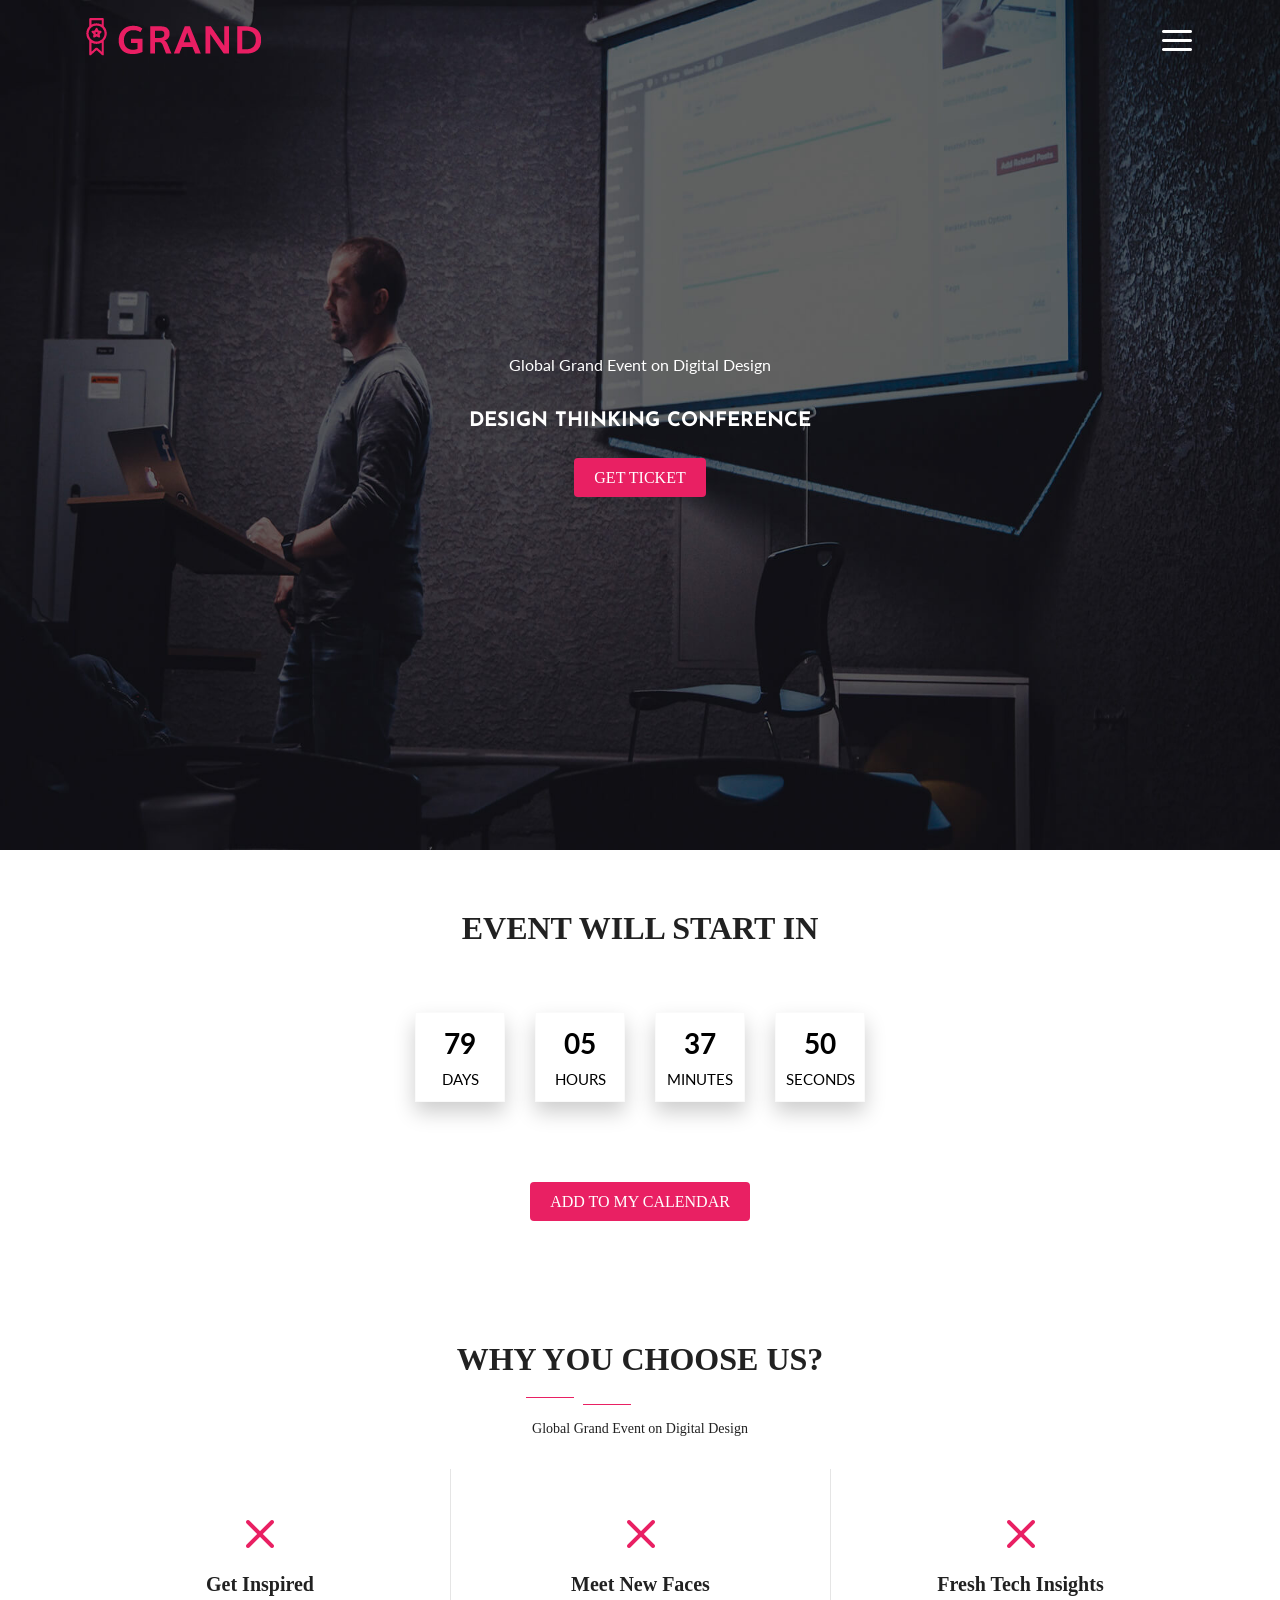
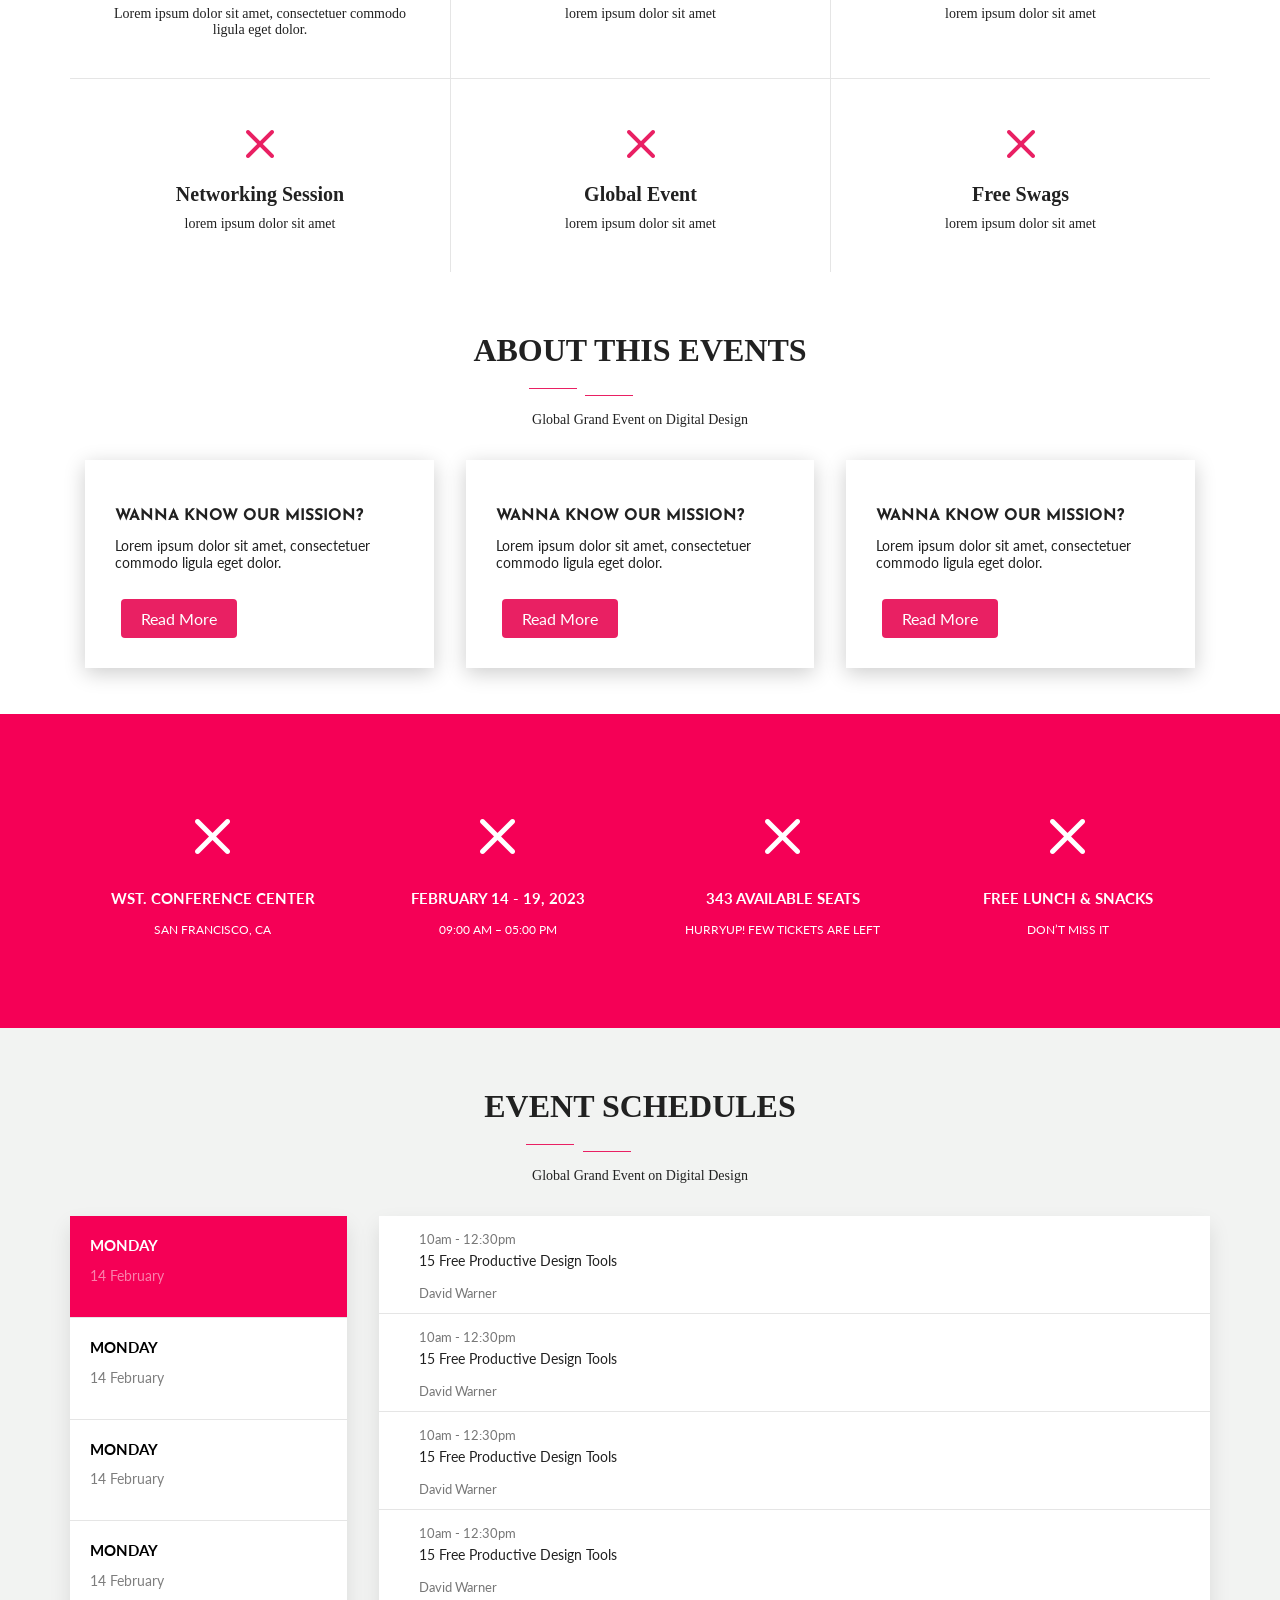
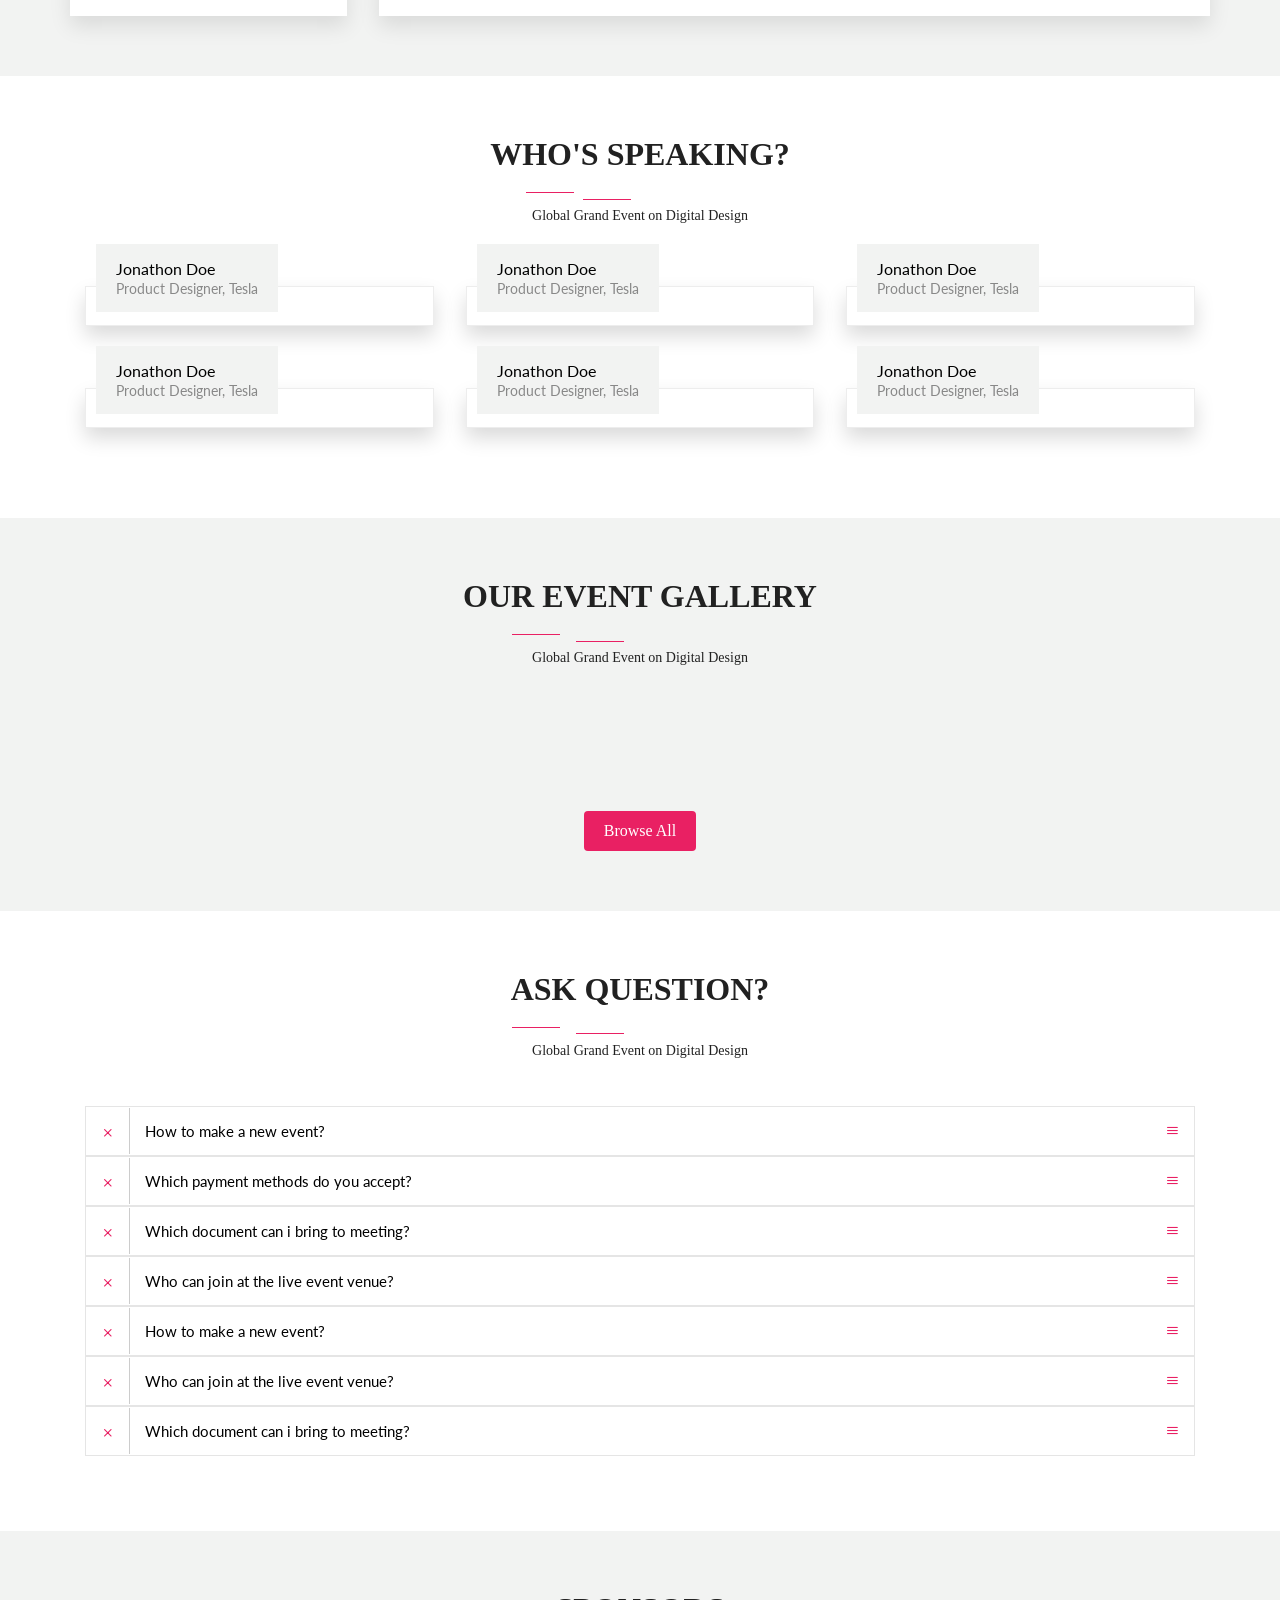
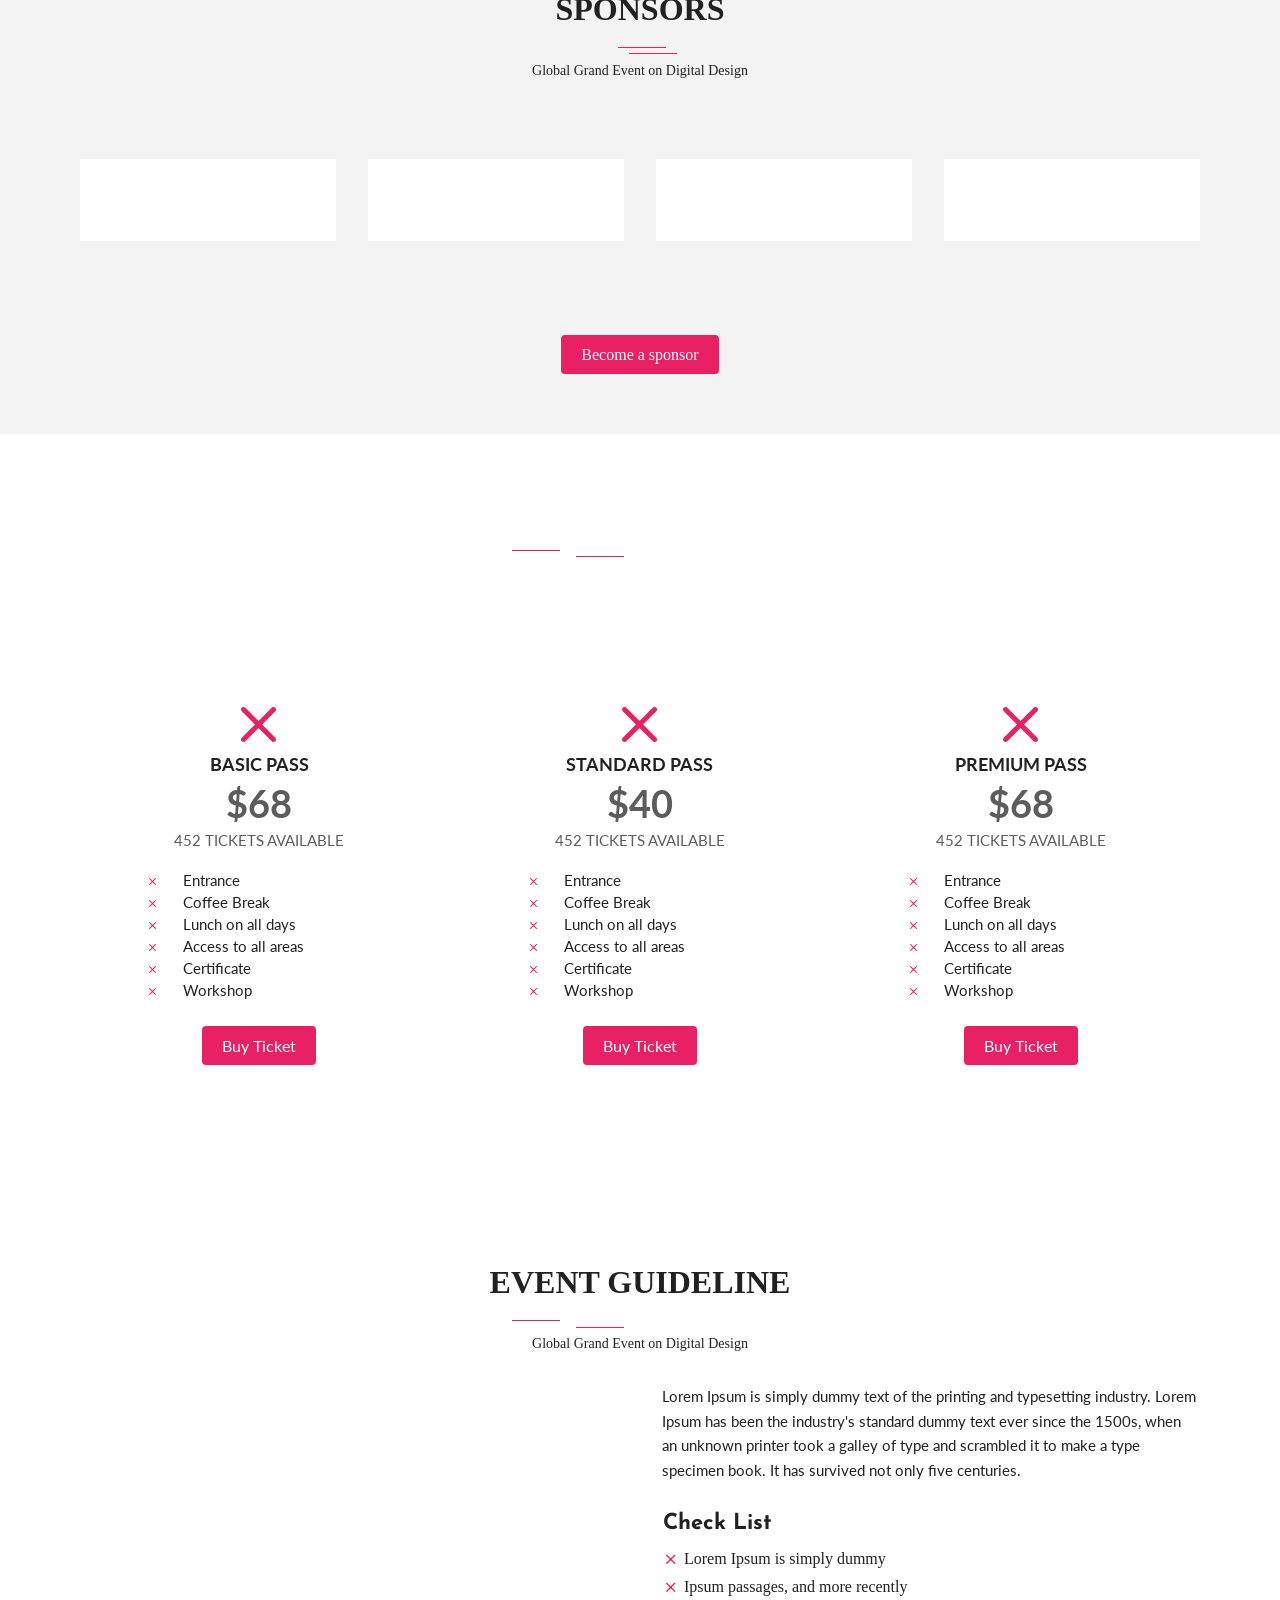
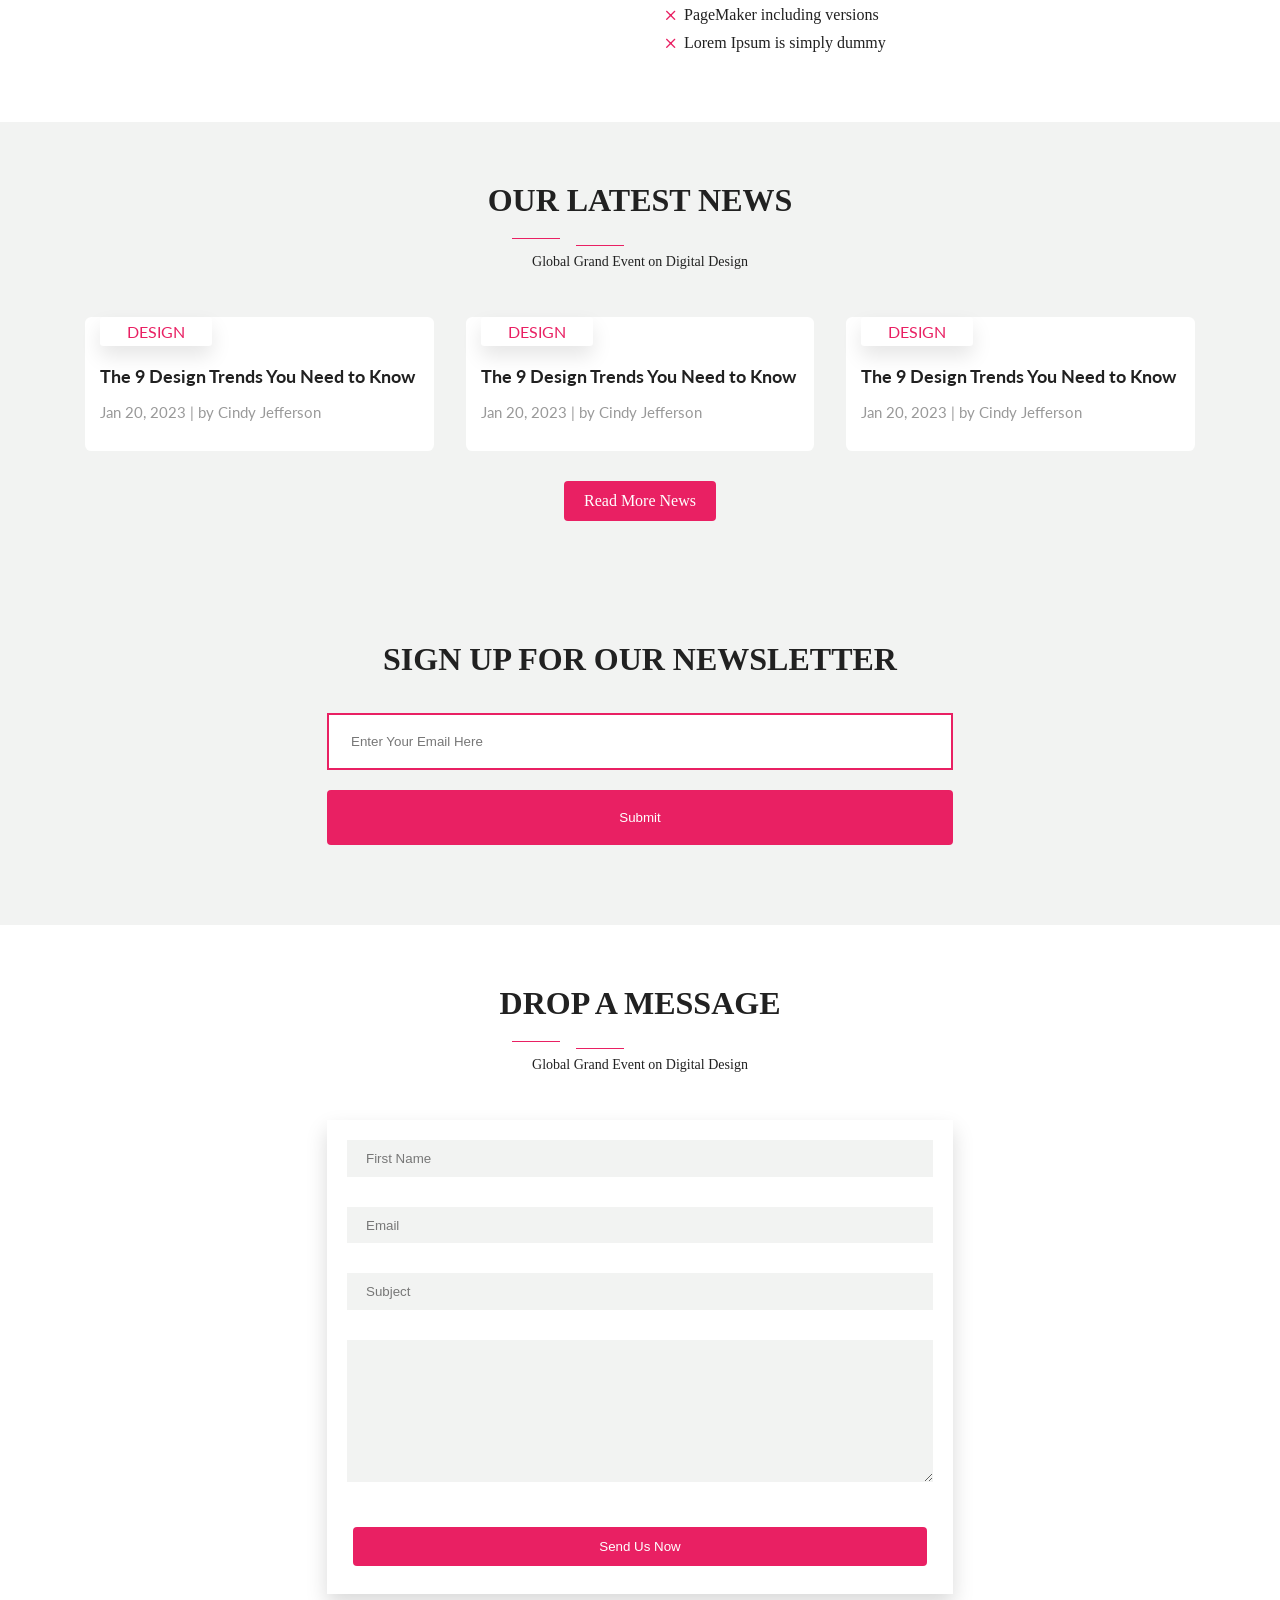
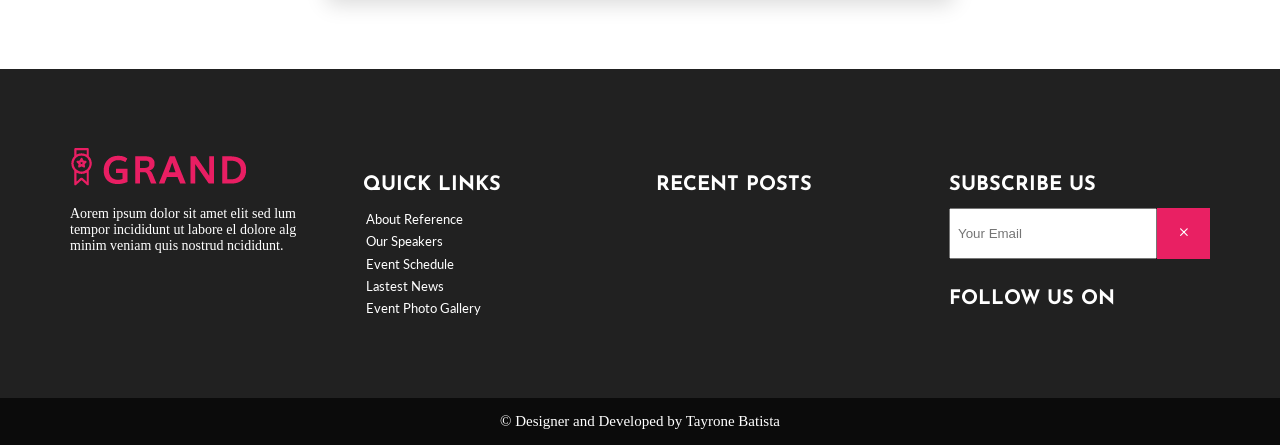
==== commit 4f72d8a7: "Corrigindo Bugs" ====
--- a/index.html
+++ b/index.html
@@ -17,8 +17,8 @@
     <!-- fonts  -->
 
     <link rel="shortcut icon" href="assets/logo.png" type="image/png" />
+    <link rel="stylesheet" href="assets/fonts/style.css" />
     <link rel="stylesheet" href="style.css" />
-    <link rel="stylesheet" href="assets/fonts/style.css" />
 
     <title>Grand</title>
   </head>
--- a/style.css
+++ b/style.css
@@ -38,7 +38,8 @@
   --font-josefin: 'Josefin Sans', sans-serif;
   --font-lato: 'Lato', sans-serif;
 
-  /*===== Em Breves =====*/
+  /*===== Screen Size =====*/
+  --size-screen: 540px;
 }
 
 /*======================== Default Styles ============*/
@@ -46,10 +47,7 @@
 .container {
   padding: 0.9375rem;
 }
-.size {
-  max-width: 540px;
-  margin: 0 auto;
-}
+
 .section {
   padding: 3.75rem 0;
 }
@@ -1159,10 +1157,179 @@
 }
 
 /*========= MEDIA QUERIES =========*/
+
+/* medium devices: 767 > */
+
+@media (min-width: 767px) {
+  :root {
+    --size-screen: 540px;
+  }
+  .size {
+    max-width: var(--size-screen);
+    margin: auto;
+  }
+
+  #pricing .pricings-container,
+  #who-speaking .who-speaking-container,
+  #events-gallery .events-gallery-container,
+  #services .services-container,
+  #news-articles .news-articles-container {
+    display: grid;
+    grid-template-columns: repeat(2, 1fr);
+  }
+
+  #events .events-container,
+  #status .container-status,
+  #footer .footer-container {
+    display: grid;
+    grid-template-columns: repeat(2, 1fr);
+  }
+
+  #events .events-container,
+  #sponsors .sponsors-container {
+    gap: 2rem;
+    margin-bottom: 1rem;
+  }
+
+  #sponsors .sponsors-container {
+    display: grid;
+    grid-template-columns: repeat(4, 1fr);
+    padding: 1rem 0;
+  }
+  #schedules .events-schedules-container {
+    grid-template-columns: 1fr 3fr;
+  }
+
+  #who-speaking .who-speaking-container,
+  #footer .footer-container {
+    gap: 2rem;
+  }
+
+  #pricing .card-pricing {
+    padding: 4rem 0;
+  }
+
+  #event-guideline .card-event-guideline {
+    display: grid;
+    grid-template-columns: repeat(2, 1fr);
+    gap: 1rem;
+  }
+
+  #sponsors .sponsor {
+    width: 9.375rem;
+    padding: 2rem;
+  }
+
+  #who-speaking .who-speaking-container,
+  #footer .footer-container {
+    gap: 2rem;
+  }
+
+  #signup form.size,
+  #messageForm .form.size {
+    max-width: 35rem;
+    margin: auto;
+  }
+
+  #footer .quick-links ul li {
+    padding: 0.1rem;
+  }
+}
+
+/* @media (max-width: 766px) {
+  .size {
+    max-width: 540px;
+    margin: 0 auto;
+  }
+} */
+
+/* large devices: 992 > */
+/* @media (min-width: 992px) {
+} */
+
+/* large devices: 1023 > */
+@media (min-width: 1023px) {
+  :root {
+    --size-screen: 960px;
+  }
+  .size {
+    max-width: var(--size-screen);
+    margin: auto;
+  }
+
+  #pricing .pricings-container,
+  #who-speaking .who-speaking-container,
+  #events-gallery .events-gallery-container,
+  #services .services-container,
+  #news-articles .news-articles-container {
+    display: grid;
+    grid-template-columns: repeat(3, 1fr);
+  }
+
+  #events .events-container,
+  #status .container-status {
+    display: grid;
+    grid-template-columns: repeat(2, 1fr);
+  }
+
+  #events .events-container,
+  #sponsors .sponsors-container {
+    gap: 2rem;
+    margin-bottom: 1rem;
+  }
+
+  #sponsors .sponsors-container,
+  #footer .footer-container {
+    display: grid;
+    grid-template-columns: repeat(4, 1fr);
+    padding: 1rem 0;
+  }
+  #schedules .events-schedules-container {
+    grid-template-columns: 1fr 3fr;
+  }
+
+  #who-speaking .who-speaking-container,
+  #footer .footer-container {
+    gap: 2rem;
+  }
+
+  #pricing .card-pricing {
+    padding: 4rem 0;
+  }
+
+  #event-guideline .card-event-guideline {
+    display: grid;
+    grid-template-columns: repeat(2, 1fr);
+    gap: 1rem;
+  }
+
+  #sponsors .sponsor {
+    width: 13rem;
+  }
+
+  #who-speaking .who-speaking-container,
+  #footer .footer-container {
+    gap: 2rem;
+  }
+
+  #signup form.size,
+  #messageForm .form.size {
+    max-width: 35rem;
+    margin: auto;
+  }
+
+  #footer .quick-links ul li {
+    padding: 0.1rem;
+  }
+}
+
 /* extra large devices: 1200 > */
 @media (min-width: 1200px) {
+  :root {
+    --size-screen: 1140px;
+  }
   .size {
-    max-width: 1140px;
+    max-width: var(--size-screen);
     margin: auto;
   }
   .title {
@@ -1264,152 +1431,3 @@
     grid-template-rows: auto;
   } */
 }
-/* large devices: 1023 > */
-@media (min-width: 1023px) {
-  .size {
-    max-width: 960px;
-    margin: auto;
-  }
-
-  #pricing .pricings-container,
-  #who-speaking .who-speaking-container,
-  #events-gallery .events-gallery-container,
-  #services .services-container,
-  #news-articles .news-articles-container {
-    display: grid;
-    grid-template-columns: repeat(3, 1fr);
-  }
-
-  #events .events-container,
-  #status .container-status {
-    display: grid;
-    grid-template-columns: repeat(2, 1fr);
-  }
-
-  #events .events-container,
-  #sponsors .sponsors-container {
-    gap: 2rem;
-    margin-bottom: 1rem;
-  }
-
-  #sponsors .sponsors-container,
-  #footer .footer-container {
-    display: grid;
-    grid-template-columns: repeat(4, 1fr);
-    padding: 1rem 0;
-  }
-  #schedules .events-schedules-container {
-    grid-template-columns: 1fr 3fr;
-  }
-
-  #who-speaking .who-speaking-container,
-  #footer .footer-container {
-    gap: 2rem;
-  }
-
-  #pricing .card-pricing {
-    padding: 4rem 0;
-  }
-
-  #event-guideline .card-event-guideline {
-    display: grid;
-    grid-template-columns: repeat(2, 1fr);
-    gap: 1rem;
-  }
-
-  #sponsors .sponsor {
-    width: 13rem;
-  }
-
-  #who-speaking .who-speaking-container,
-  #footer .footer-container {
-    gap: 2rem;
-  }
-
-  #signup form.size,
-  #messageForm .form.size {
-    max-width: 35rem;
-    margin: auto;
-  }
-
-  #footer .quick-links ul li {
-    padding: 0.1rem;
-  }
-}
-/* large devices: 992 > */
-@media (min-width: 992px) {
-}
-/* medium devices: 767 > */
-
-@media (min-width: 767px) {
-  .size {
-    max-width: 720px;
-    margin: auto;
-  }
-
-  #pricing .pricings-container,
-  #who-speaking .who-speaking-container,
-  #events-gallery .events-gallery-container,
-  #services .services-container,
-  #news-articles .news-articles-container {
-    display: grid;
-    grid-template-columns: repeat(2, 1fr);
-  }
-
-  #events .events-container,
-  #status .container-status,
-  #footer .footer-container {
-    display: grid;
-    grid-template-columns: repeat(2, 1fr);
-  }
-
-  #events .events-container,
-  #sponsors .sponsors-container {
-    gap: 2rem;
-    margin-bottom: 1rem;
-  }
-
-  #sponsors .sponsors-container {
-    display: grid;
-    grid-template-columns: repeat(4, 1fr);
-    padding: 1rem 0;
-  }
-  #schedules .events-schedules-container {
-    grid-template-columns: 1fr 3fr;
-  }
-
-  #who-speaking .who-speaking-container,
-  #footer .footer-container {
-    gap: 2rem;
-  }
-
-  #pricing .card-pricing {
-    padding: 4rem 0;
-  }
-
-  #event-guideline .card-event-guideline {
-    display: grid;
-    grid-template-columns: repeat(2, 1fr);
-    gap: 1rem;
-  }
-
-  #sponsors .sponsor {
-    width: 9.375rem;
-    padding: 2rem;
-  }
-
-  #who-speaking .who-speaking-container,
-  #footer .footer-container {
-    gap: 2rem;
-  }
-
-  #signup form.size,
-  #messageForm .form.size {
-    max-width: 35rem;
-    margin: auto;
-  }
-
-  #footer .quick-links ul li {
-    padding: 0.1rem;
-  }
-}
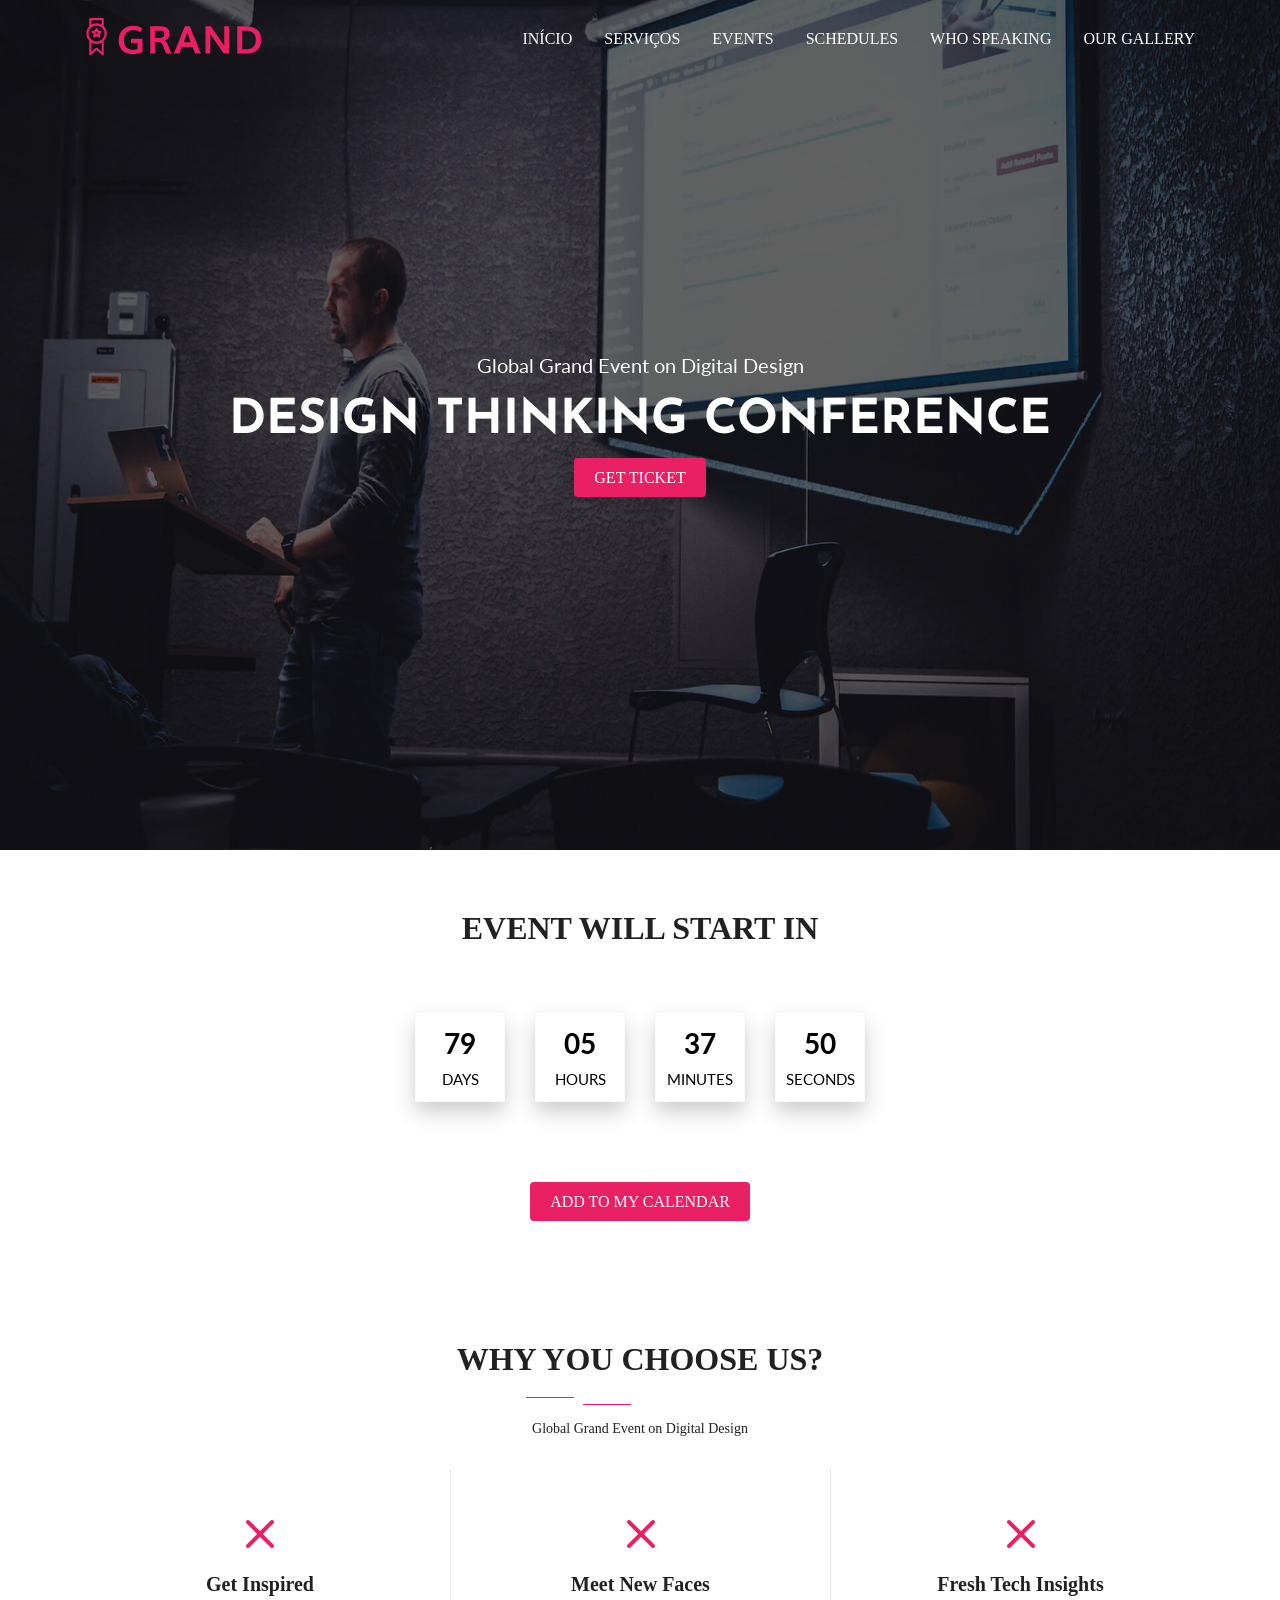
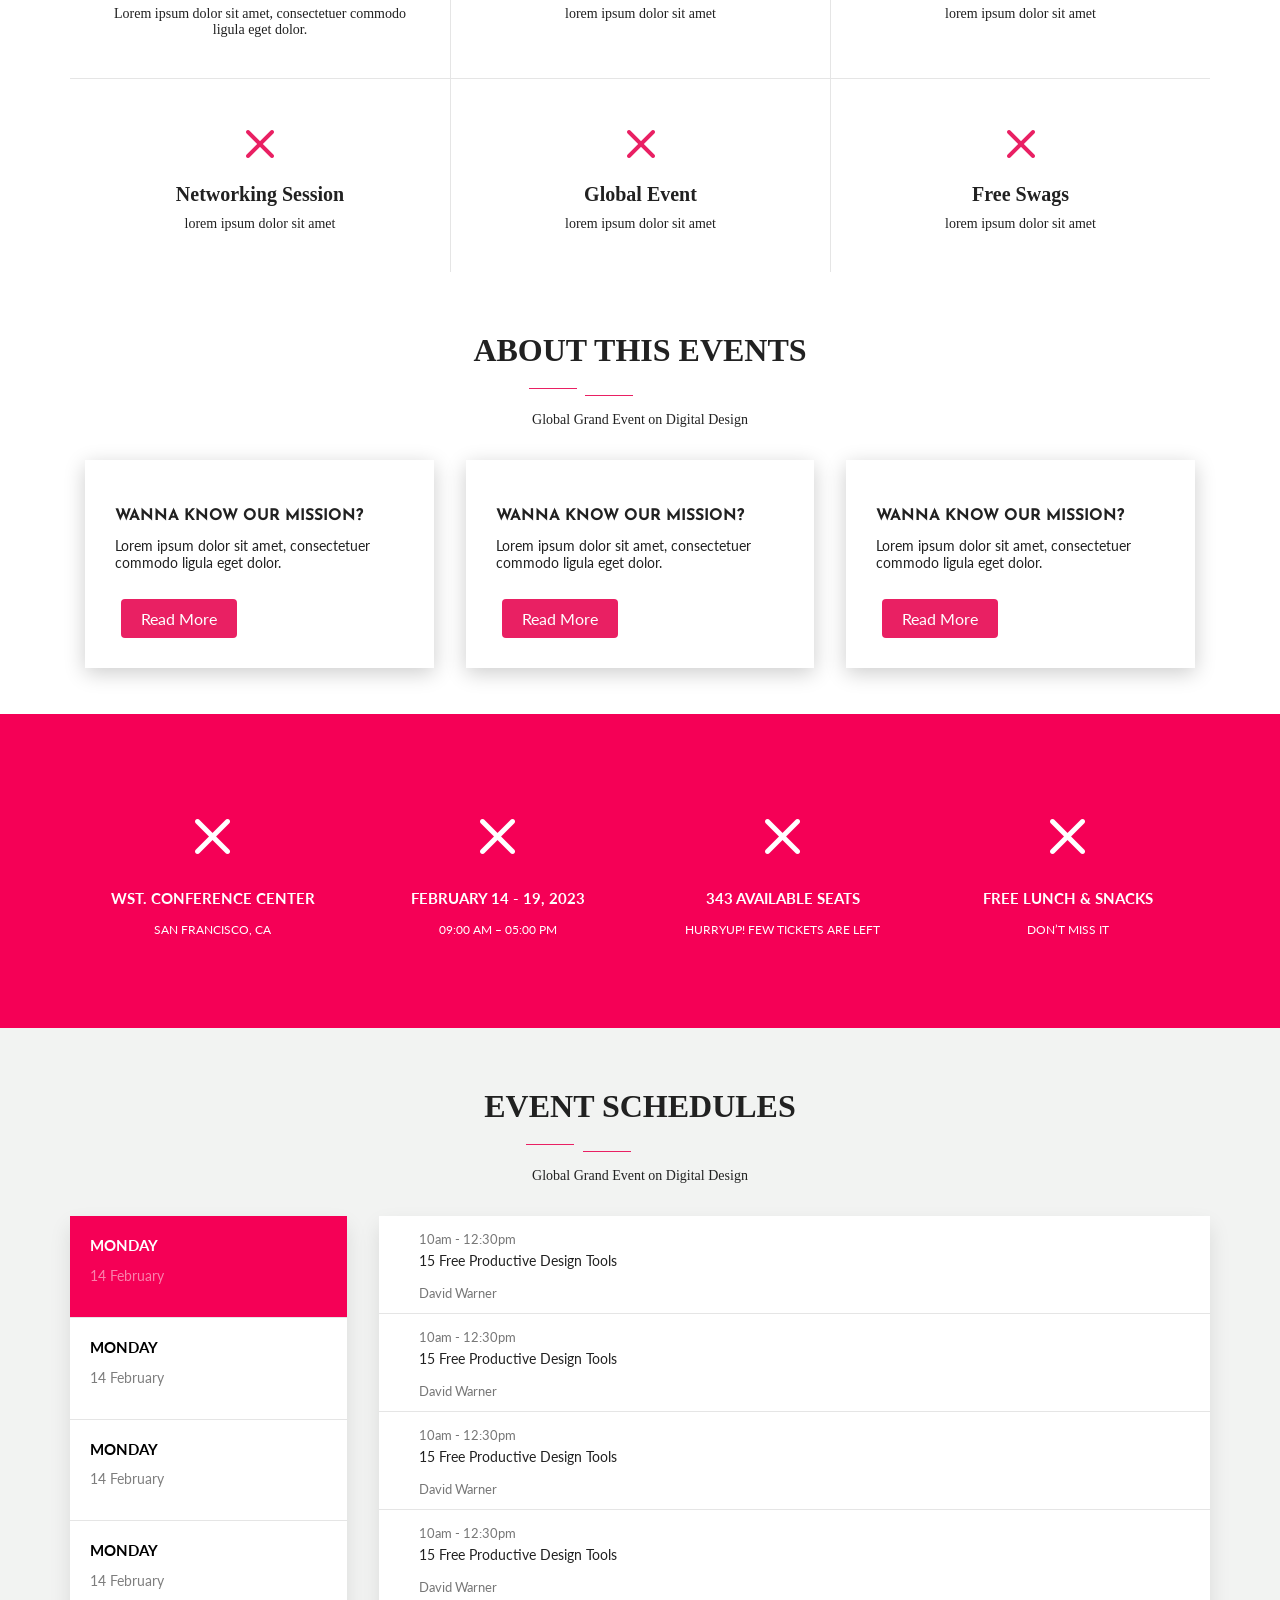
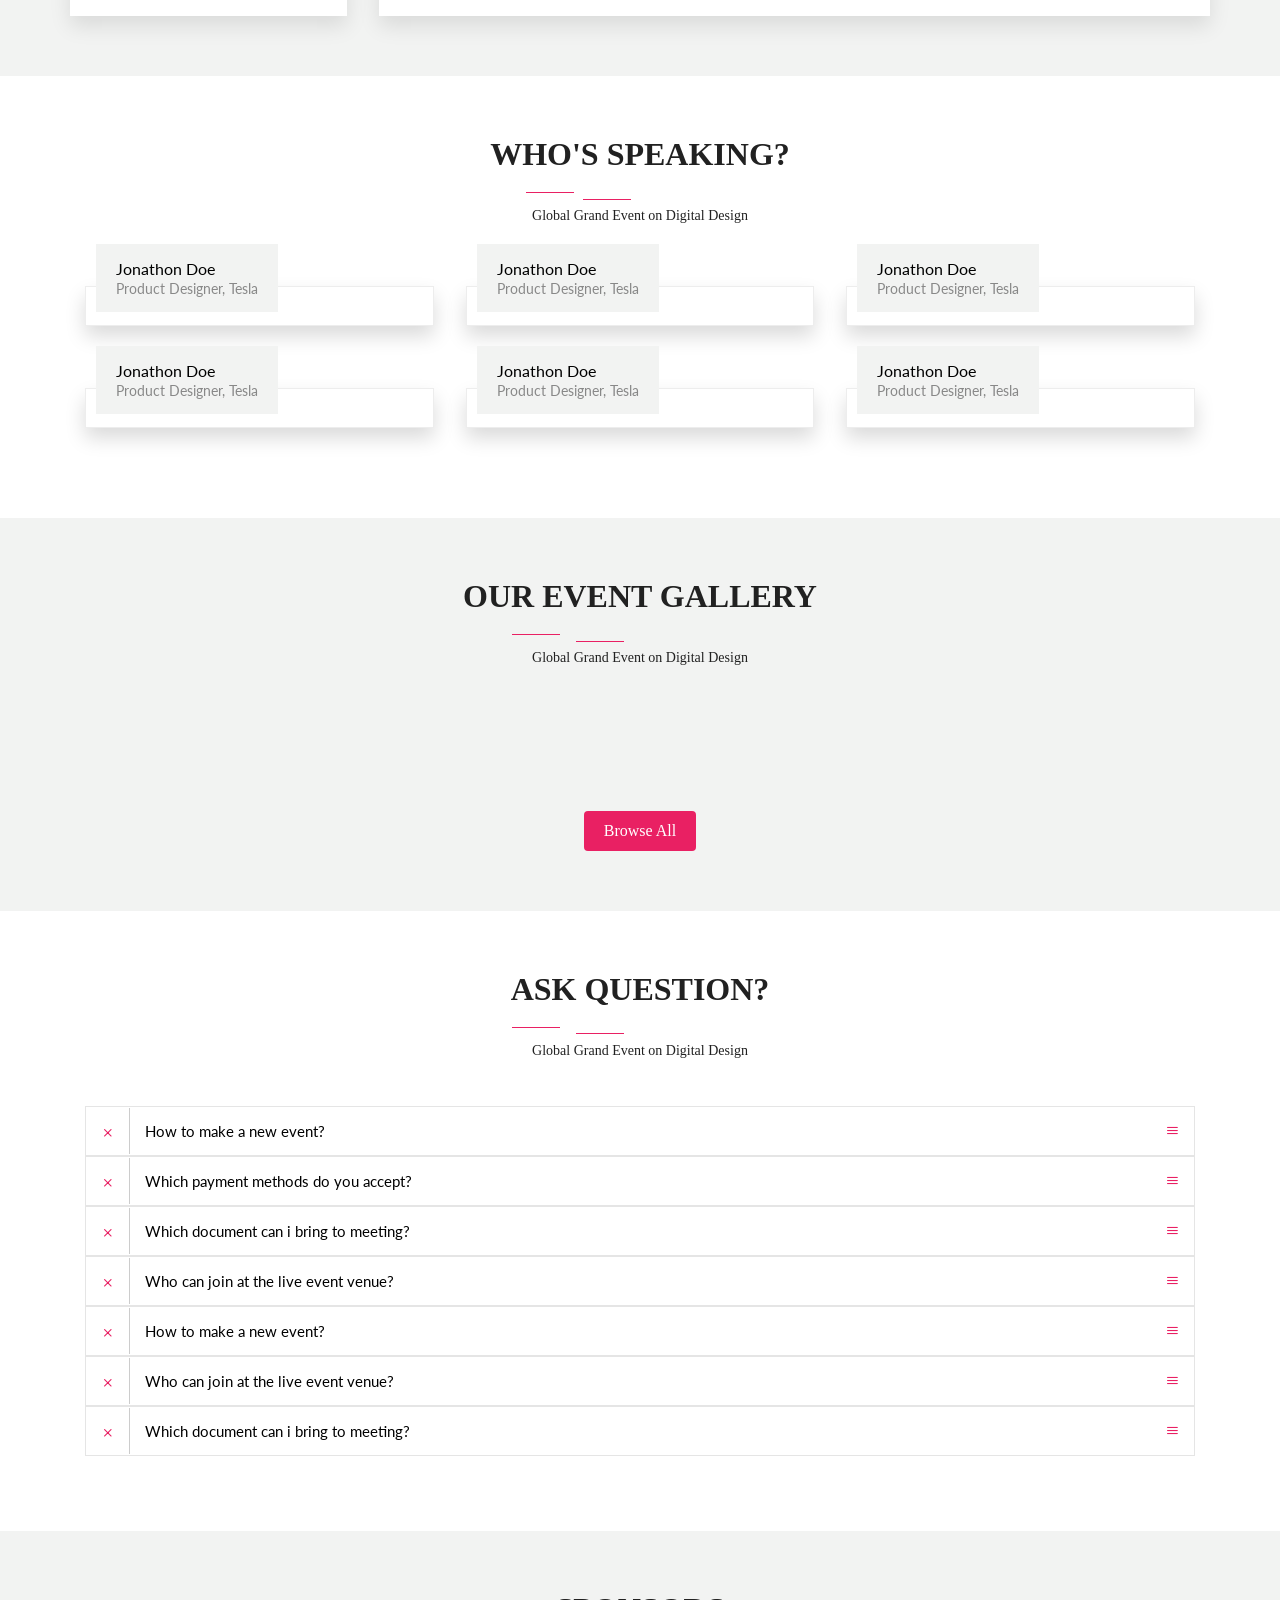
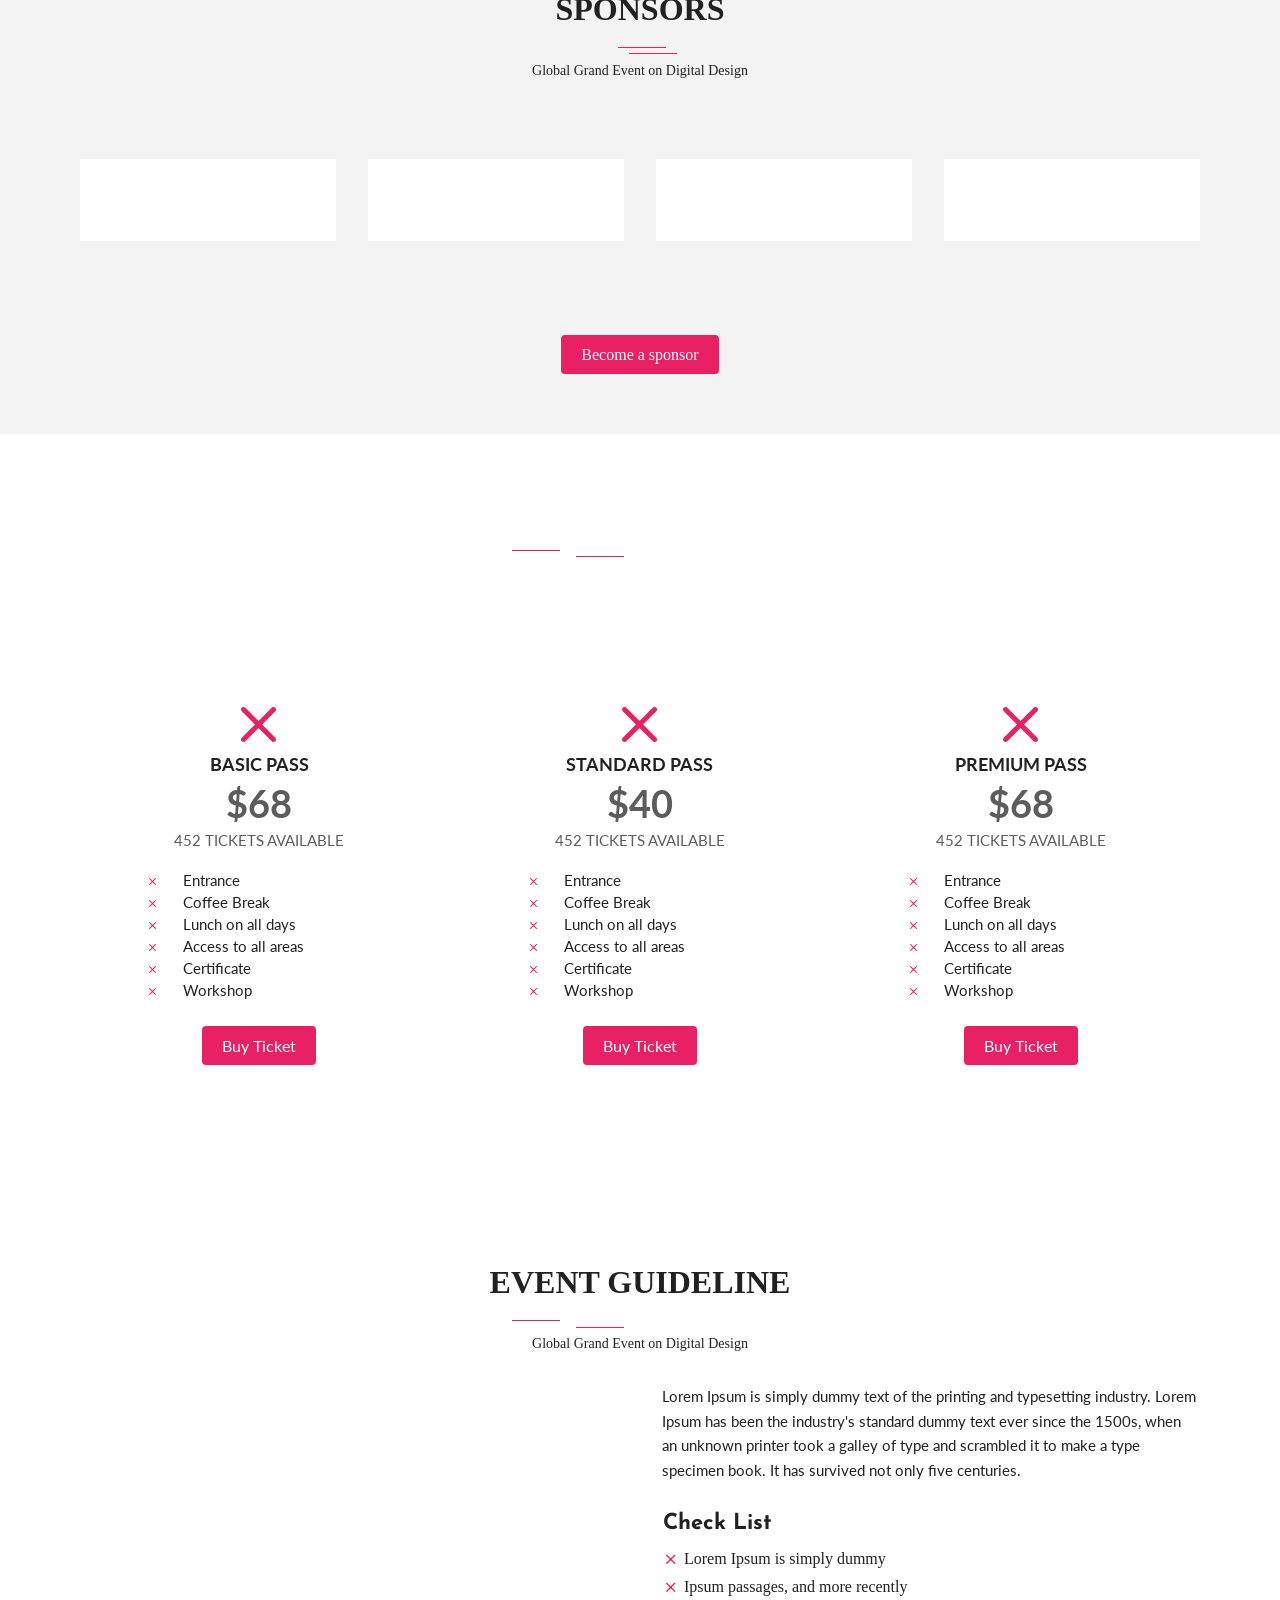
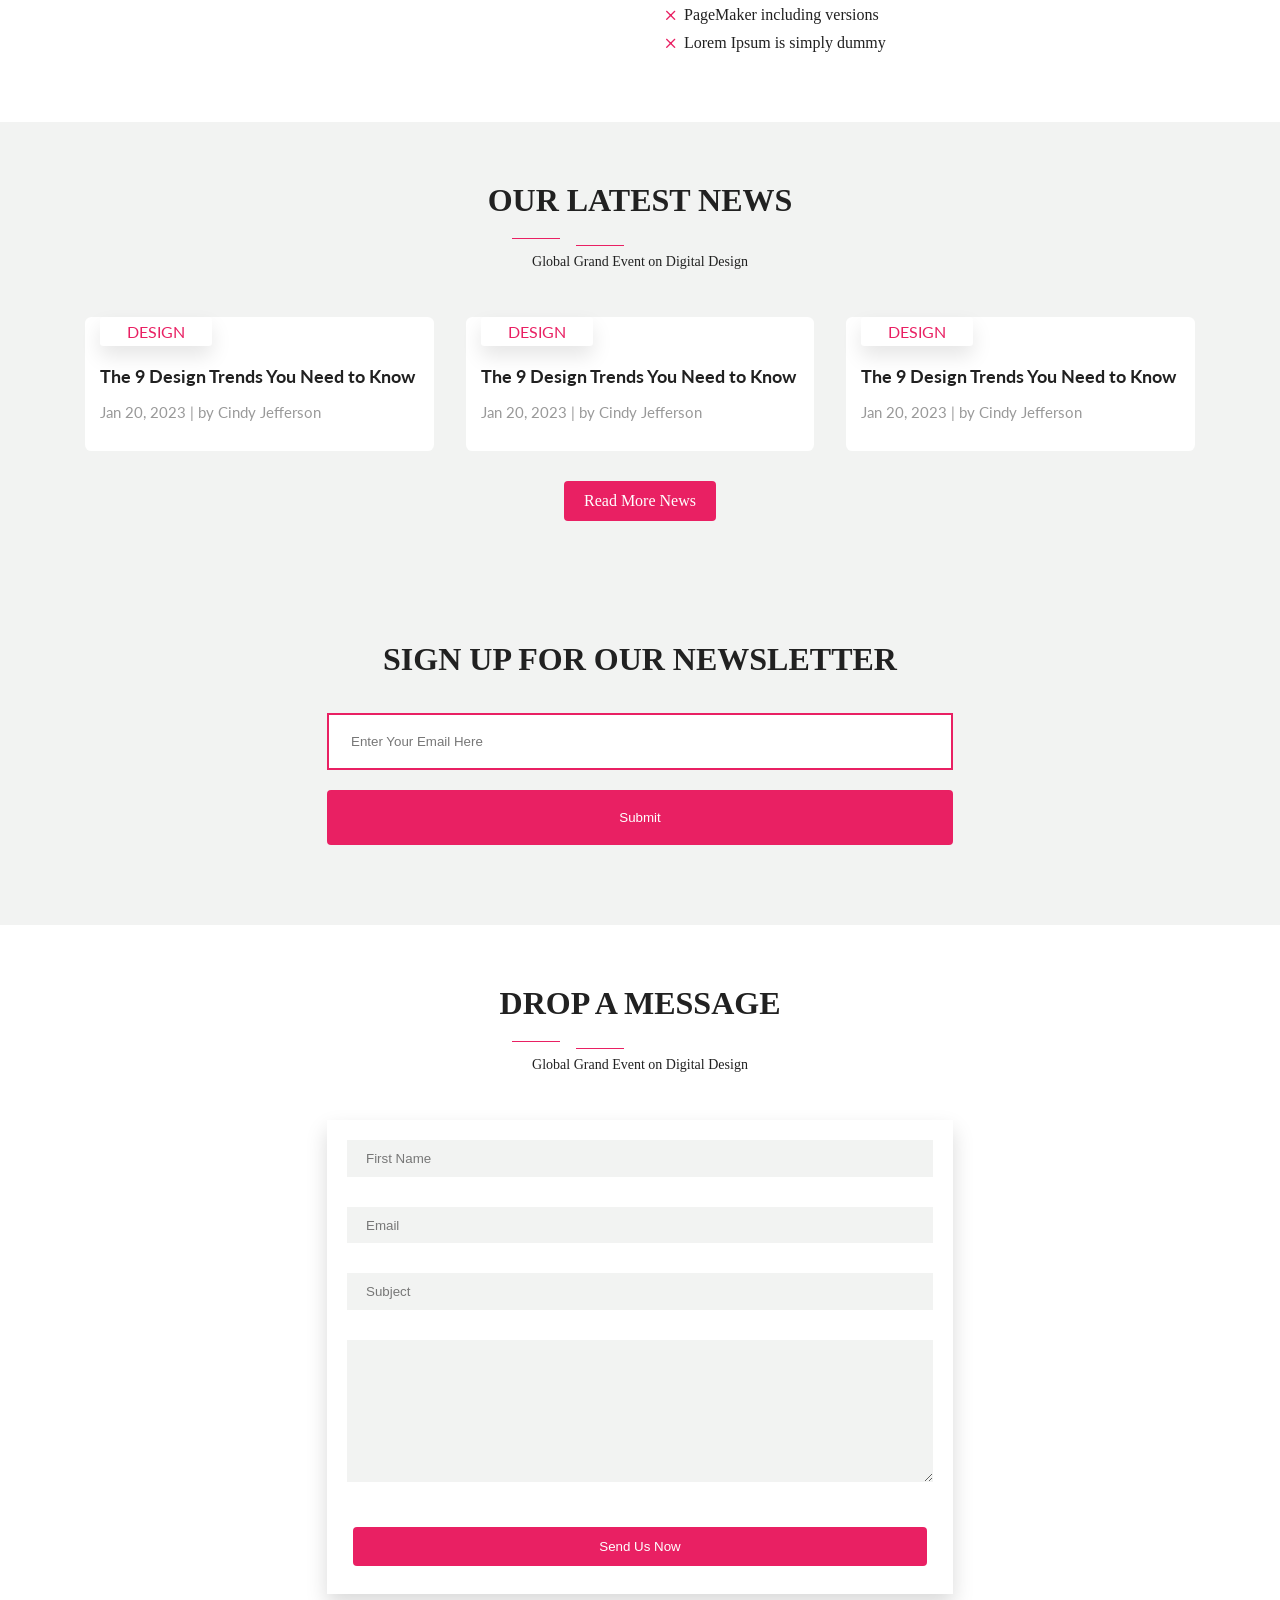
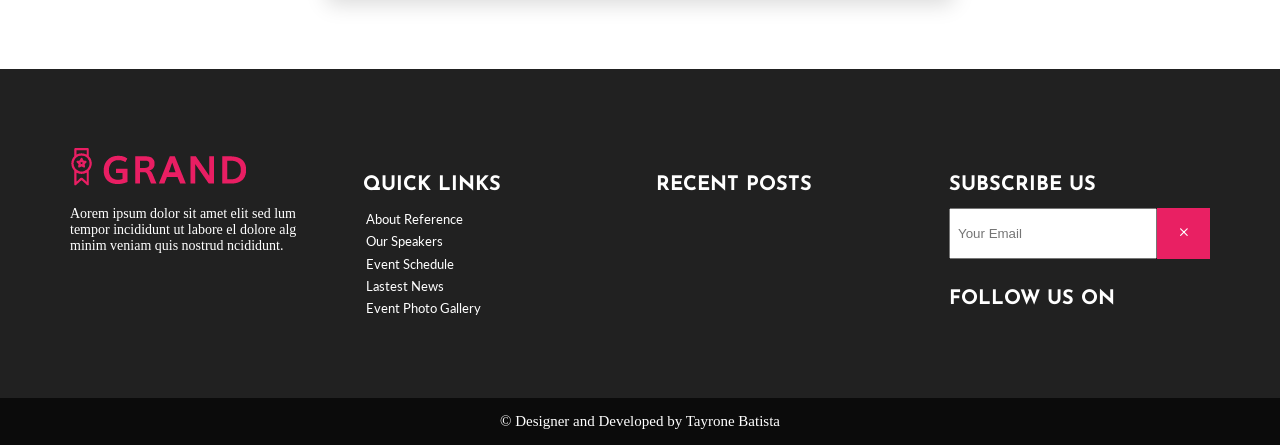
==== commit e441ebb8: "add scrollreveal" ====
--- a/index.html
+++ b/index.html
@@ -42,7 +42,7 @@
     </header>
 
     <main>
-      <section class="container section" id="carousel-principal">
+      <section id="carousel-principal" class="container section">
         <div class="carousel-caption">
           <p>Global Grand Event on Digital Design</p>
           <h2>Design Thinking Conference</h2>
@@ -51,7 +51,7 @@
         <img src="assets/slide1.jpg" alt="" />
       </section>
 
-      <section class="container section" id="countdown">
+      <section id="countdown" class="container section">
         <h2 class="title">Event Will Start In</h2>
         <div class="container-countdown">
           <div>
@@ -168,6 +168,7 @@
           </div>
         </div>
       </section>
+
       <section id="status" class="container section">
         <div class="container-status size">
           <div class="status-container text-center">
@@ -897,6 +898,7 @@
       </div>
     </footer>
 
+    <script src="https://unpkg.com/scrollreveal"></script>
     <script src="./scripts.js"></script>
   </body>
 </html>
--- a/style.css
+++ b/style.css
@@ -255,7 +255,7 @@
   margin-top: 0.9375rem;
   margin-bottom: 3.125rem;
   justify-content: center;
-  /* flex-wrap: wrap; */
+  flex-wrap: wrap;
 }
 
 #countdown .container-countdown div {
@@ -268,7 +268,7 @@
 
   display: grid;
   place-content: center;
-  /* flex: 0 0 91px; */
+  /* flex: 0 0 91px;  */
 }
 
 #countdown .container-countdown div p {
@@ -1328,6 +1328,37 @@
   :root {
     --size-screen: 1140px;
   }
+
+  /* navigation */
+  nav .menu {
+    opacity: 1;
+    visibility: visible;
+    top: 0;
+  }
+
+  nav .menu ul {
+    display: flex;
+    gap: 2rem;
+  }
+
+  nav .menu ul li a {
+    color: white;
+  }
+
+  nav .menu ul li a.title {
+    font: 400 1rem var(--white-color);
+    -webkit-font-smoothing: antialiased;
+  }
+
+  nav .menu ul li a.title.active {
+    font-weight: bold;
+    -webkit-font-smoothing: auto;
+  }
+
+  nav .icon-menu {
+    display: none;
+  }
+
   .size {
     max-width: var(--size-screen);
     margin: auto;
@@ -1343,6 +1374,12 @@
   #carousel-principal,
   #carousel-principal img {
     height: 850px;
+  }
+  #carousel-principal .carousel-caption h2 {
+    font-size: 3rem;
+  }
+  #carousel-principal .carousel-caption p {
+    font-size: 1.25rem;
   }
   #services .card-service + div {
     border-left: 1px solid rgba(0, 0, 0, 0.1);
